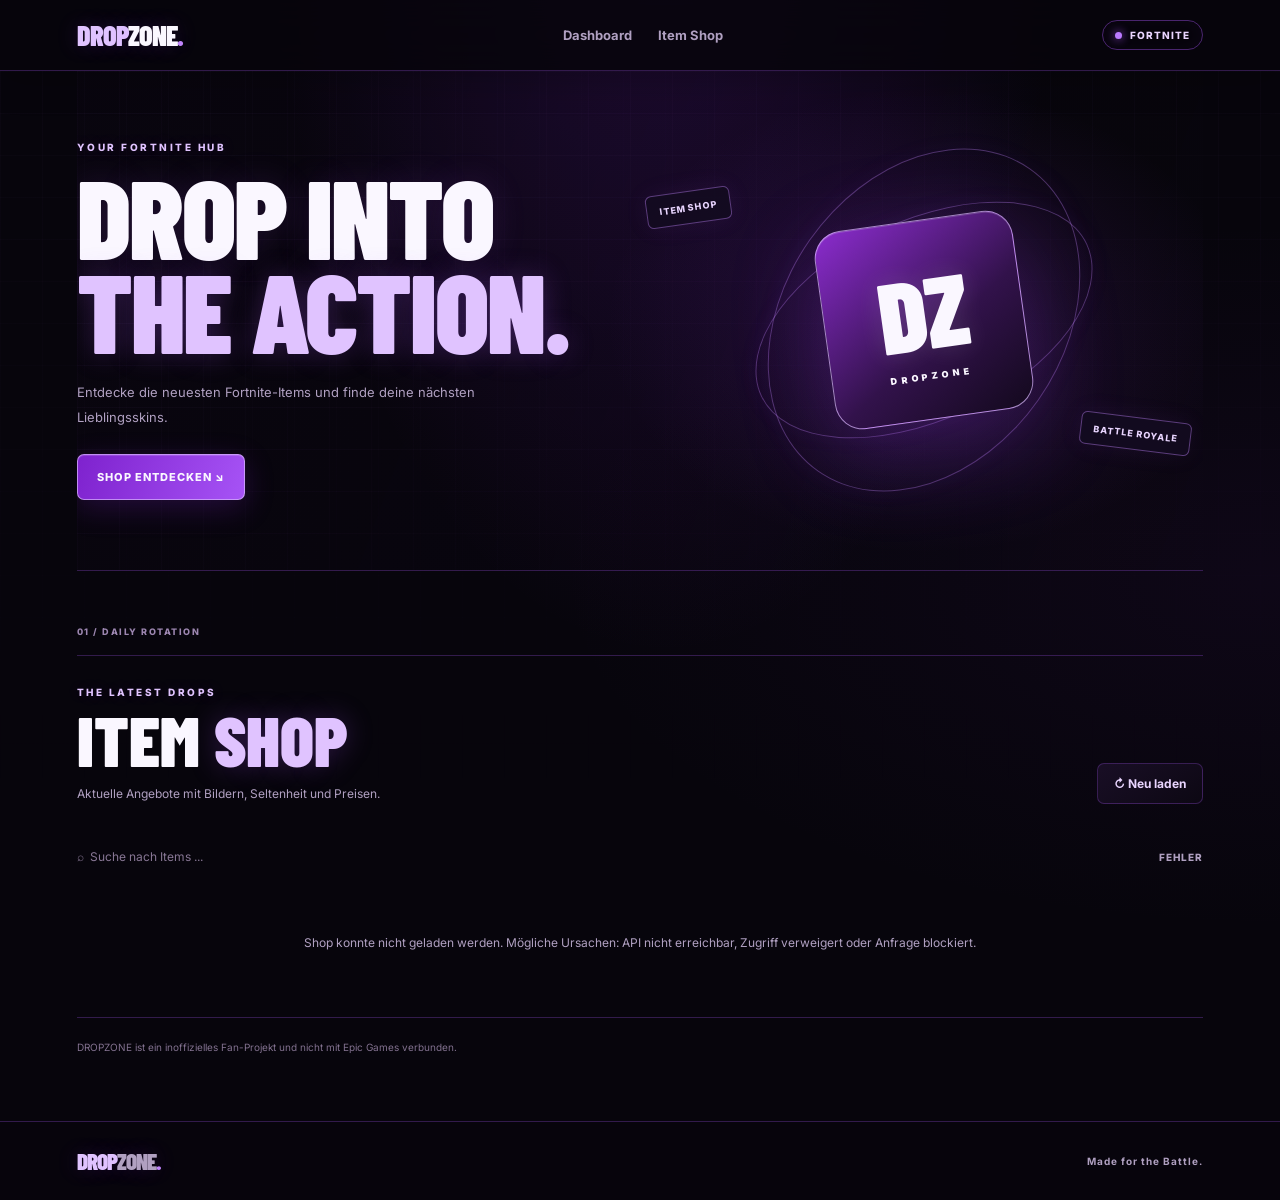
==== index.html @ 853d7afa "Update index.html" ====
<!DOCTYPE html>
<html lang="de">
<head>
  <meta charset="UTF-8">
  <meta name="viewport" content="width=device-width, initial-scale=1">
  <meta name="theme-color" content="#0c0714">
  <title>DROPZONE | Fortnite Dashboard</title>
  <link rel="stylesheet" href="./styles.css">
  <script src="./app.js" defer></script>
</head>
<body>
  <header class="topbar">
    <a href="#home" class="logo"><span>DROP</span>ZONE<span class="dot">.</span></a>
    <nav>
      <a href="#home">Dashboard</a>
      <a href="#shop">Item Shop</a>
    </nav>
    <span class="live"><span></span> FORTNITE</span>
  </header>

  <main id="home">
    <section class="hero">
      <div class="hero-copy">
        <p class="eyebrow">YOUR FORTNITE HUB</p>
        <h1>DROP INTO<br><span>THE ACTION.</span></h1>
        <p class="hero-description">
          Entdecke die neuesten Fortnite-Items und finde deine nächsten Lieblingsskins.
        </p>
        <a class="main-button" href="#shop">SHOP ENTDECKEN ↘</a>
      </div>
      <div class="hero-graphic" aria-hidden="true">
        <div class="orbit orbit-a"></div>
        <div class="orbit orbit-b"></div>
        <div class="emblem">DZ<small>DROPZONE</small></div>
        <span class="floating floating-a">ITEM SHOP</span>
        <span class="floating floating-b">BATTLE ROYALE</span>
      </div>
    </section>

    <section id="shop" class="shop-section">
      <div class="section-label">01 / DAILY ROTATION</div>

      <div class="section-heading">
        <div>
          <p class="eyebrow">THE LATEST DROPS</p>
          <h2>ITEM <span>SHOP</span></h2>
          <p class="subheading">Aktuelle Angebote mit Bildern, Seltenheit und Preisen.</p>
        </div>
        <button id="refreshShop" class="refresh-button" type="button">↻ Neu laden</button>
      </div>

      <div class="toolbar">
        <input id="shopSearch" type="search" placeholder="⌕  Suche nach Items ..." aria-label="Items suchen">
        <span id="itemCount">LÄDT ...</span>
      </div>

      <div id="shopStatus" class="status" role="status" aria-live="polite">
        <span class="spinner"></span> Item-Shop wird geladen ...
      </div>

      <div id="shopGrid" class="shop-grid"></div>

      <p class="disclaimer">
        DROPZONE ist ein inoffizielles Fan-Projekt und nicht mit Epic Games verbunden.
      </p>
    </section>
  </main>

  <footer>
    <a href="#home" class="logo"><span>DROP</span>ZONE<span class="dot">.</span></a>
    <span>Made for the Battle.</span>
  </footer>
</body>
</html>
---- styles.css ----
@import url('https://fonts.googleapis.com/css2?family=Barlow+Condensed:wght@600;700;800;900&family=Inter:wght@400;500;600;700;800&display=swap');

:root {
  color-scheme: dark;
  --bg: #07050c;
  --panel: #100b19;
  --purple: #a855f7;
  --light-purple: #e0c3ff;
  --text: #faf7ff;
  --muted: #b0a0c1;
  --border: rgba(168, 85, 247, .27);
}

* {
  box-sizing: border-box;
}

html {
  scroll-behavior: smooth;
  scroll-padding-top: 85px;
}

body {
  margin: 0;
  min-height: 100vh;
  color: var(--text);
  background:
    radial-gradient(ellipse at 52% -12%, rgba(126, 34, 206, .23), transparent 42%),
    radial-gradient(ellipse at 100% 48%, rgba(88, 28, 135, .09), transparent 40%),
    var(--bg);
  font-family: Inter, sans-serif;
}

a {
  color: inherit;
  text-decoration: none;
}

button,
input {
  font: inherit;
}

.topbar {
  position: sticky;
  top: 0;
  z-index: 10;
  display: flex;
  align-items: center;
  justify-content: space-between;
  gap: 20px;
  padding: 18px clamp(18px, 6vw, 85px);
  background: rgba(7, 5, 12, .88);
  border-bottom: 1px solid var(--border);
  box-shadow: 0 10px 35px rgba(0, 0, 0, .22);
  backdrop-filter: blur(22px);
  -webkit-backdrop-filter: blur(22px);
}

.logo {
  font-family: "Barlow Condensed", sans-serif;
  font-size: 28px;
  font-weight: 900;
  letter-spacing: -1px;
  text-shadow: 0 0 22px rgba(168, 85, 247, .18);
}

.logo span:first-child {
  color: var(--light-purple);
}

.logo .dot {
  color: #c084fc;
}

nav {
  display: flex;
  gap: 26px;
}

nav a {
  color: var(--muted);
  font-size: 13px;
  font-weight: 700;
  transition: color .18s ease, text-shadow .18s ease;
}

nav a:hover {
  color: #fff;
  text-shadow: 0 0 13px rgba(192, 132, 252, .7);
}

.live {
  display: flex;
  align-items: center;
  gap: 8px;
  padding: 8px 12px;
  border: 1px solid rgba(168, 85, 247, .42);
  border-radius: 50px;
  color: #e9d5ff;
  font-size: 10px;
  font-weight: 800;
  letter-spacing: 1px;
  box-shadow: inset 0 0 18px rgba(168, 85, 247, .04);
}

.live span {
  width: 7px;
  height: 7px;
  border-radius: 50%;
  background: #bb7aff;
  box-shadow: 0 0 10px var(--purple);
  animation: dz-pulse 2.2s ease-in-out infinite;
}

main {
  position: relative;
  isolation: isolate;
  width: min(1400px, 100%);
  margin: auto;
  padding: 0 clamp(18px, 6vw, 85px);
}

main::before {
  content: "";
  position: absolute;
  inset: 0;
  z-index: -1;
  pointer-events: none;
  background-image:
    linear-gradient(rgba(192, 132, 252, .025) 1px, transparent 1px),
    linear-gradient(90deg, rgba(192, 132, 252, .025) 1px, transparent 1px);
  background-size: 42px 42px;
  mask-image: linear-gradient(to bottom, black, transparent 75%);
}

.hero {
  position: relative;
  display: flex;
  align-items: center;
  min-height: 480px;
  overflow: hidden;
  border-bottom: 1px solid var(--border);
  background: linear-gradient(
    110deg,
    rgba(16, 8, 26, .18),
    rgba(7, 5, 12, .02)
  );
}

.hero::before {
  content: "";
  position: absolute;
  inset: 0;
  pointer-events: none;
  background-image:
    linear-gradient(rgba(192, 132, 252, .025) 1px, transparent 1px),
    linear-gradient(90deg, rgba(192, 132, 252, .025) 1px, transparent 1px);
  background-size: 42px 42px;
  mask-image: linear-gradient(to right, black, transparent 90%);
}

.hero-copy {
  position: relative;
  z-index: 2;
  padding: 70px 0;
}

.eyebrow {
  margin: 0 0 15px;
  color: var(--light-purple);
  font-size: 10px;
  font-weight: 800;
  letter-spacing: 2.5px;
  text-shadow: 0 0 15px rgba(168, 85, 247, .2);
}

.hero h1 {
  margin: 0;
  font-family: "Barlow Condensed", sans-serif;
  font-size: clamp(65px, 9vw, 112px);
  font-weight: 900;
  line-height: .84;
  letter-spacing: -2px;
  text-shadow: 0 0 35px rgba(168, 85, 247, .14);
}

.hero h1 span {
  color: var(--light-purple);
  text-shadow: 0 0 28px rgba(168, 85, 247, .25);
}

.hero-description {
  max-width: 420px;
  margin: 24px 0;
  color: var(--muted);
  font-size: 13px;
  line-height: 1.9;
}

.main-button {
  display: inline-block;
  padding: 15px 19px;
  border: 1px solid rgba(216, 180, 254, .72);
  border-radius: 7px;
  background: linear-gradient(
    110deg,
    #7e22ce,
    #a855f7 60%,
    #7e22ce
  );
  background-size: 180% 100%;
  box-shadow:
    0 8px 30px rgba(126, 34, 206, .24),
    inset 0 1px rgba(255, 255, 255, .15);
  font-size: 11px;
  font-weight: 800;
  letter-spacing: 1px;
  transition:
    transform .2s,
    box-shadow .2s,
    background-position .3s;
}

.main-button:hover {
  transform: translateY(-3px);
  background-position: 100% 0;
  box-shadow: 0 12px 35px rgba(168, 85, 247, .28);
}

.hero-meta {
  display: flex;
  align-items: center;
  gap: 9px;
  margin-top: 28px;
  color: #9c86b0;
  font-size: 9px;
  font-weight: 800;
  letter-spacing: 1.4px;
}

.meta-indicator {
  width: 6px;
  height: 6px;
  border-radius: 50%;
  background: #c084fc;
  box-shadow: 0 0 12px #a855f7;
}

.hero-graphic {
  position: absolute;
  inset: 0 0 0 45%;
  overflow: hidden;
  background: radial-gradient(
    ellipse at 55% 50%,
    rgba(139, 53, 216, .18),
    transparent 66%
  );
}

.orbit {
  position: absolute;
  top: 50%;
  left: 55%;
  border: 1px solid rgba(192, 132, 252, .34);
  border-radius: 50%;
  box-shadow: 0 0 24px rgba(168, 85, 247, .045);
  transform: translate(-50%, -50%);
}

.orbit-a {
  width: 360px;
  height: 200px;
  transform: translate(-50%, -50%) rotate(-25deg);
  animation: dz-orbit 22s linear infinite;
}

.orbit-b {
  width: 280px;
  height: 370px;
  transform: translate(-50%, -50%) rotate(35deg);
}

.orbit-c {
  width: 410px;
  height: 410px;
  border-style: dashed;
  border-color: rgba(192, 132, 252, .15);
  animation: dz-spin 38s linear infinite;
}

.emblem {
  position: absolute;
  top: 50%;
  left: 55%;
  display: flex;
  flex-direction: column;
  align-items: center;
  justify-content: center;
  width: 200px;
  height: 200px;
  transform: translate(-50%, -50%) rotate(-8deg);
  border: 1px solid rgba(216, 180, 254, .72);
  border-radius: 28px;
  background: linear-gradient(
    145deg,
    #8b2cce 0%,
    #32124b 58%,
    #13091d 100%
  );
  box-shadow:
    0 25px 90px rgba(139, 53, 216, .32),
    inset 0 1px rgba(255, 255, 255, .16);
  font-family: "Barlow Condensed", sans-serif;
  font-size: 100px;
  font-weight: 900;
  line-height: 1;
  text-shadow: 0 0 25px rgba(255, 255, 255, .12);
}

.emblem small {
  margin-top: 12px;
  font-family: Inter, sans-serif;
  font-size: 9px;
  letter-spacing: 4px;
}

.floating {
  position: absolute;
  padding: 10px 12px;
  border: 1px solid rgba(192, 132, 252, .42);
  border-radius: 6px;
  background: rgba(19, 11, 32, .91);
  color: #e9d5ff;
  font-size: 9px;
  font-weight: 800;
  letter-spacing: 1px;
  box-shadow: 0 0 25px rgba(168, 85, 247, .08);
}

.floating-a {
  top: 24%;
  left: 10%;
  transform: rotate(-8deg);
}

.floating-b {
  right: 2%;
  bottom: 24%;
  transform: rotate(7deg);
}

.graphic-cross {
  position: absolute;
  color: #d8b4fe;
  font-size: 20px;
  text-shadow: 0 0 15px #a855f7;
}

.cross-a {
  top: 18%;
  right: 18%;
}

.cross-b {
  bottom: 16%;
  left: 17%;
}

.hero-index {
  position: absolute;
  right: 0;
  bottom: 15px;
  left: 0;
  display: flex;
  justify-content: space-between;
  gap: 12px;
  color: #776583;
  font-size: 8px;
  font-weight: 700;
  letter-spacing: 1.2px;
}

.shop-section {
  padding: 55px 0 35px;
  scroll-margin-top: 85px;
}

.section-label {
  padding-bottom: 18px;
  border-bottom: 1px solid var(--border);
  color: #9c86b0;
  font-size: 9px;
  font-weight: 800;
  letter-spacing: 1.5px;
}

.section-label span {
  color: var(--light-purple);
}

.section-heading {
  display: flex;
  align-items: end;
  justify-content: space-between;
  gap: 20px;
  margin: 30px 0;
}

.section-heading .eyebrow {
  margin-bottom: 8px;
}

.section-heading h2 {
  margin: 0;
  font-family: "Barlow Condensed", sans-serif;
  font-size: clamp(48px, 6vw, 70px);
  font-weight: 900;
  line-height: .95;
}

.section-heading h2 span {
  color: var(--light-purple);
  text-shadow: 0 0 28px rgba(168, 85, 247, .25);
}

.subheading {
  margin: 12px 0 0;
  color: var(--muted);
  font-size: 12px;
  line-height: 1.7;
}

.refresh-button {
  padding: 12px 16px;
  border: 1px solid var(--border);
  border-radius: 7px;
  background: linear-gradient(
    145deg,
    rgba(26, 15, 39, .96),
    rgba(13, 8, 20, .96)
  );
  color: #e9d5ff;
  font-size: 12px;
  font-weight: 700;
  cursor: pointer;
  transition:
    border-color .2s,
    box-shadow .2s,
    transform .2s;
}

.refresh-button:hover {
  border-color: #c084fc;
  box-shadow: 0 0 22px rgba(168, 85, 247, .12);
  transform: translateY(-1px);
}

.refresh-button:disabled {
  opacity: .6;
  cursor: wait;
  transform: none;
}

.toolbar {
  display: flex;
  align-items: center;
  justify-content: space-between;
  gap: 15px;
  margin-bottom: 18px;
}

.search-box {
  display: flex;
  align-items: center;
  gap: 10px;
  width: min(470px, 100%);
  padding: 0 14px;
  border: 1px solid var(--border);
  border-radius: 8px;
  background: rgba(16, 11, 25, .9);
  color: #c084fc;
  transition: border-color .2s, box-shadow .2s;
}

.search-box:focus-within {
  border-color: #c084fc;
  box-shadow:
    0 0 0 3px rgba(168, 85, 247, .13),
    0 0 24px rgba(168, 85, 247, .07);
}

#shopSearch {
  width: 100%;
  min-width: 0;
  padding: 15px 0;
  border: 0;
  outline: none;
  background: transparent;
  color: white;
  font-size: 12px;
}

#shopSearch::placeholder {
  color: #887795;
}

#shopSearch:focus {
  box-shadow: none;
}

#itemCount {
  color: var(--muted);
  font-size: 10px;
  font-weight: 800;
  letter-spacing: 1px;
  white-space: nowrap;
}

.status {
  display: flex;
  align-items: center;
  justify-content: center;
  gap: 12px;
  min-height: 90px;
  color: var(--muted);
  font-size: 12px;
  text-align: center;
  line-height: 1.8;
}

.status.hidden {
  display: none;
}

.spinner {
  width: 17px;
  height: 17px;
  flex-shrink: 0;
  border: 2px solid #39224d;
  border-top-color: #d8b4fe;
  border-radius: 50%;
  box-shadow: 0 0 14px rgba(168, 85, 247, .12);
  animation: spin .8s linear infinite;
}

@keyframes spin {
  to {
    transform: rotate(360deg);
  }
}

.shop-grid {
  display: grid;
  grid-template-columns: repeat(4, minmax(0, 1fr));
  gap: 18px;
}

.shop-card {
  min-width: 0;
  overflow: hidden;
  border: 1px solid rgba(168, 85, 247, .23);
  border-radius: 10px;
  background: linear-gradient(
    155deg,
    rgba(27, 16, 40, .98),
    rgba(10, 7, 16, .99) 85%
  );
  box-shadow: inset 0 1px rgba(255, 255, 255, .025);
  transition:
    transform .2s,
    border-color .2s,
    box-shadow .2s;
}

.shop-card:hover {
  transform: translateY(-5px);
  border-color: rgba(216, 180, 254, .72);
  box-shadow:
    0 14px 35px rgba(0, 0, 0, .34),
    0 0 24px rgba(168, 85, 247, .11);
}

.shop-card-image {
  position: relative;
  display: grid;
  place-items: center;
  aspect-ratio: 4 / 4.5;
  overflow: hidden;
  background:
    radial-gradient(
      ellipse at center,
      rgba(126, 34, 206, .34),
      transparent 70%
    ),
    #0b0711;
}

.shop-card-image img {
  display: block;
  width: 100%;
  height: 100%;
  padding: 10px;
  object-fit: contain;
  filter: drop-shadow(0 8px 14px rgba(0, 0, 0, .52));
  transition: transform .3s;
}

.shop-card:hover .shop-card-image img {
  transform: scale(1.06);
}

.image-fallback {
  padding: 12px;
  color: var(--muted);
  font-size: 11px;
  text-align: center;
}

.shop-rarity {
  position: absolute;
  top: 9px;
  left: 9px;
  max-width: calc(100% - 18px);
  overflow: hidden;
  padding: 6px 8px;
  border: 1px solid rgba(216, 180, 254, .23);
  border-radius: 4px;
  background: rgba(13, 7, 20, .9);
  color: #e9d5ff;
  font-size: 8px;
  font-weight: 800;
  letter-spacing: .6px;
  text-overflow: ellipsis;
  text-transform: uppercase;
  white-space: nowrap;
}

.shop-card-details {
  padding: 14px;
}

.shop-card-details h3 {
  margin: 0;
  color: #f7efff;
  font-size: 12px;
  font-weight: 800;
  line-height: 1.5;
  overflow-wrap: anywhere;
}

.item-type {
  margin: 7px 0 0;
  color: #9985ab;
  font-size: 10px;
}

.shop-price {
  display: flex;
  align-items: center;
  gap: 7px;
  margin-top: 13px;
  color: #e9d5ff;
  font-size: 12px;
  font-weight: 800;
  text-shadow: 0 0 14px rgba(168, 85, 247, .13);
}

.vbuck-symbol {
  display: inline-grid;
  place-items: center;
  width: 18px;
  height: 18px;
  border: 1px solid #c084fc;
  border-radius: 50%;
  color: #f3e8ff;
  font-size: 10px;
  box-shadow: 0 0 12px rgba(168, 85, 247, .14);
}

.disclaimer {
  margin-top: 30px;
  padding-top: 20px;
  border-top: 1px solid var(--border);
  color: #82718f;
  font-size: 10px;
  line-height: 1.8;
}

footer {
  display: flex;
  align-items: center;
  justify-content: space-between;
  gap: 20px;
  margin-top: 20px;
  padding: 25px clamp(18px, 6vw, 85px);
  border-top: 1px solid var(--border);
  background: rgba(7, 5, 12, .35);
  color: var(--muted);
  font-size: 10px;
  font-weight: 700;
  letter-spacing: 1px;
}

footer .logo {
  font-size: 23px;
  letter-spacing: -1px;
}

.back-top {
  color: #d8b4fe;
  transition: text-shadow .2s;
}

.back-top:hover {
  text-shadow: 0 0 12px #a855f7;
}

::selection {
  color: #fff;
  background: #7e22ce;
}

:focus-visible {
  outline: 2px solid #d8b4fe;
  outline-offset: 4px;
}

* {
  scrollbar-color: #7135a8 #0b0711;
  scrollbar-width: thin;
}

*::-webkit-scrollbar {
  width: 8px;
}

*::-webkit-scrollbar-track {
  background: #0b0711;
}

*::-webkit-scrollbar-thumb {
  background: #7135a8;
  border-radius: 8px;
}

*::-webkit-scrollbar-thumb:hover {
  background: #c084fc;
}

@keyframes dz-pulse {
  0%, 100% {
    opacity: 1;
    box-shadow: 0 0 10px #a855f7;
  }

  50% {
    opacity: .55;
    box-shadow: 0 0 3px #a855f7;
  }
}

@keyframes dz-orbit {
  to {
    transform: translate(-50%, -50%) rotate(335deg);
  }
}

@keyframes dz-spin {
  to {
    transform: translate(-50%, -50%) rotate(360deg);
  }
}

@media (max-width: 1000px) {
  .shop-grid {
    grid-template-columns: repeat(3, minmax(0, 1fr));
  }
}

@media (max-width: 680px) {
  .topbar {
    gap: 12px;
    padding: 15px 16px;
  }

  .logo {
    font-size: 22px;
  }

  nav {
    gap: 12px;
  }

  nav a {
    font-size: 11px;
  }

  .live {
    gap: 5px;
    padding: 7px;
    font-size: 8px;
  }

  main {
    padding: 0 16px;
  }

  .hero {
    min-height: 420px;
  }

  .hero h1 {
    font-size: clamp(56px, 12vw, 80px);
  }

  .hero-graphic {
    left: 30%;
    opacity: .4;
  }

  .emblem {
    width: 145px;
    height: 145px;
    font-size: 75px;
  }

  .emblem small {
    font-size: 7px;
  }

  .hero-index {
    font-size: 7px;
  }

  .section-heading {
    align-items: flex-start;
  }

  .refresh-button {
    padding: 10px;
    font-size: 10px;
  }

  .shop-grid {
    grid-template-columns: repeat(2, minmax(0, 1fr));
    gap: 11px;
  }

  .shop-card-details {
    padding: 10px;
  }

  .shop-card-details h3 {
    font-size: 11px;
  }

  .shop-rarity {
    top: 7px;
    left: 7px;
    padding: 5px 6px;
    font-size: 7px;
  }

  .toolbar {
    align-items: stretch;
    flex-direction: column;
  }

  .search-box {
    width: 100%;
  }

  footer {
    flex-wrap: wrap;
    padding: 22px 16px;
  }
}

@media (max-width: 390px) {
  .topbar {
    flex-wrap: wrap;
  }

  nav {
    order: 3;
    width: 100%;
    justify-content: center;
  }

  .hero h1 {
    font-size: 54px;
  }

  .hero-index span:last-child {
    text-align: right;
  }
}

@media (prefers-reduced-motion: reduce) {
  *,
  *::before,
  *::after {
    scroll-behavior: auto !important;
    animation-duration: .01ms !important;
    animation-iteration-count: 1 !important;
    transition-duration: .01ms !important;
  }

  .live span,
  .orbit-a,
  .orbit-c {
    animation: none !important;
  }
}
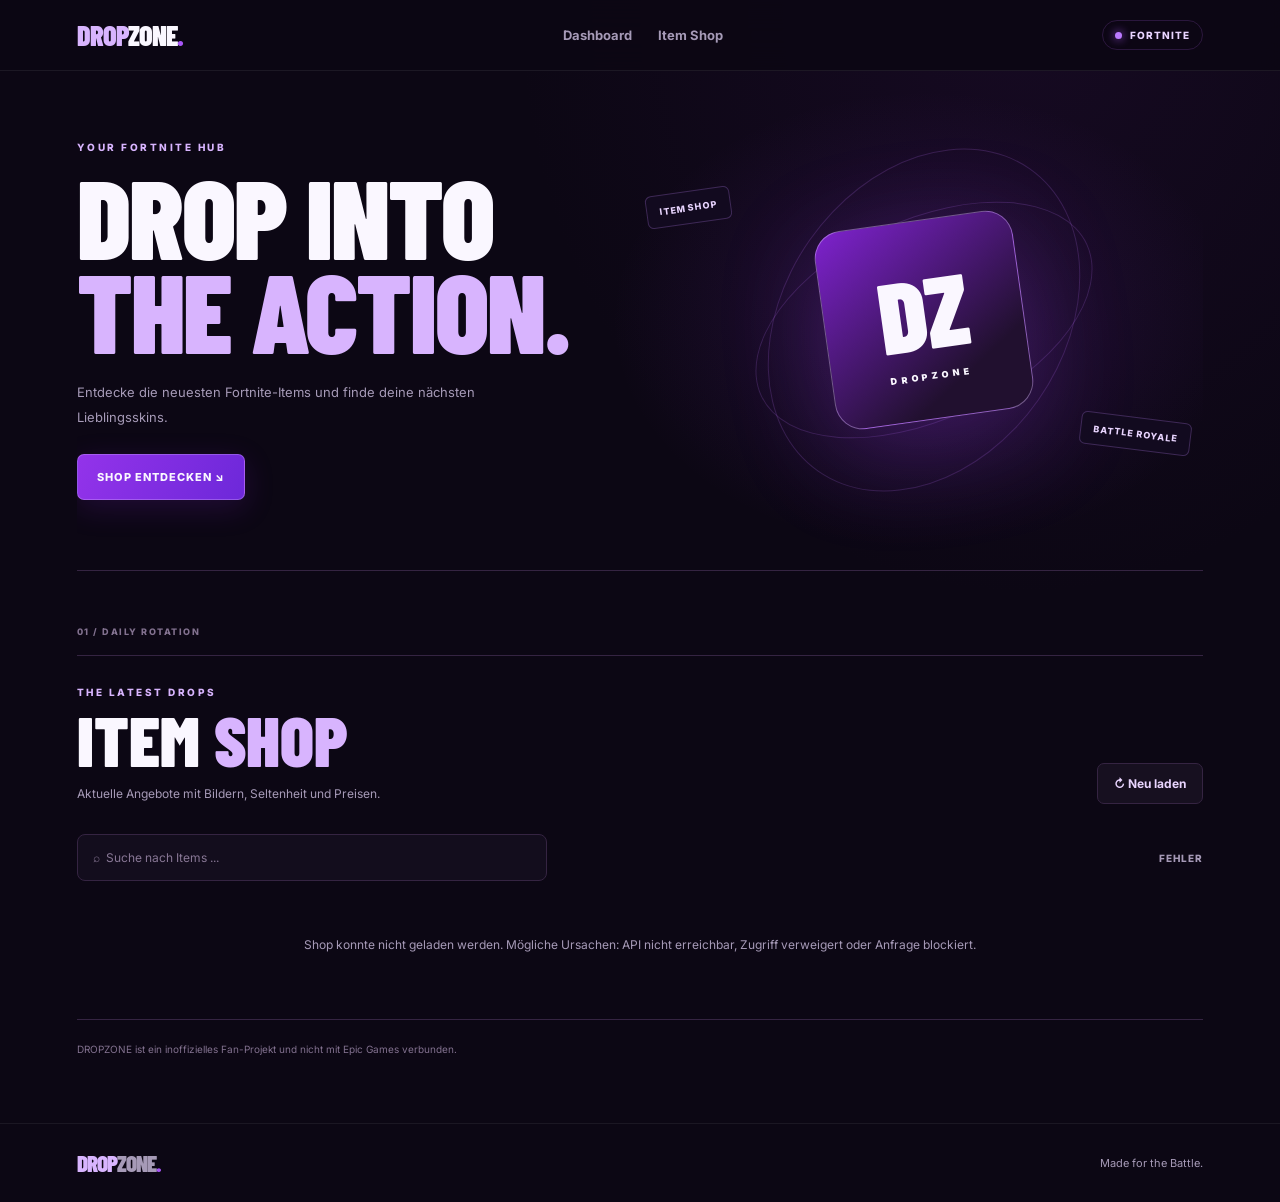
==== commit 1d464570: "Update index.html" ====
--- a/index.html
+++ b/index.html
@@ -1,4 +1,3 @@
-
 <!DOCTYPE html>
 <html lang="de">
 <head>
--- a/styles.css
+++ b/styles.css
@@ -1,19 +1,18 @@
+
 @import url('https://fonts.googleapis.com/css2?family=Barlow+Condensed:wght@600;700;800;900&family=Inter:wght@400;500;600;700;800&display=swap');
 
 :root {
   color-scheme: dark;
-  --bg: #07050c;
-  --panel: #100b19;
+  --bg: #0c0714;
+  --panel: #171020;
   --purple: #a855f7;
-  --light-purple: #e0c3ff;
+  --light-purple: #d8b4fe;
   --text: #faf7ff;
-  --muted: #b0a0c1;
-  --border: rgba(168, 85, 247, .27);
-}
-
-* {
-  box-sizing: border-box;
-}
+  --muted: #a69ab7;
+  --border: #352442;
+}
+
+* { box-sizing: border-box; }
 
 html {
   scroll-behavior: smooth;
@@ -25,21 +24,13 @@
   min-height: 100vh;
   color: var(--text);
   background:
-    radial-gradient(ellipse at 52% -12%, rgba(126, 34, 206, .23), transparent 42%),
-    radial-gradient(ellipse at 100% 48%, rgba(88, 28, 135, .09), transparent 40%),
+    radial-gradient(ellipse at 80% 0%, #35124d40, transparent 35%),
     var(--bg);
   font-family: Inter, sans-serif;
 }
 
-a {
-  color: inherit;
-  text-decoration: none;
-}
-
-button,
-input {
-  font: inherit;
-}
+a { color: inherit; text-decoration: none; }
+button, input { font: inherit; }
 
 .topbar {
   position: sticky;
@@ -50,11 +41,9 @@
   justify-content: space-between;
   gap: 20px;
   padding: 18px clamp(18px, 6vw, 85px);
-  background: rgba(7, 5, 12, .88);
-  border-bottom: 1px solid var(--border);
-  box-shadow: 0 10px 35px rgba(0, 0, 0, .22);
-  backdrop-filter: blur(22px);
-  -webkit-backdrop-filter: blur(22px);
+  background: #0c0714ed;
+  border-bottom: 1px solid #ffffff12;
+  backdrop-filter: blur(16px);
 }
 
 .logo {
@@ -62,46 +51,26 @@
   font-size: 28px;
   font-weight: 900;
   letter-spacing: -1px;
-  text-shadow: 0 0 22px rgba(168, 85, 247, .18);
-}
-
-.logo span:first-child {
-  color: var(--light-purple);
-}
-
-.logo .dot {
-  color: #c084fc;
-}
-
-nav {
-  display: flex;
-  gap: 26px;
-}
-
-nav a {
-  color: var(--muted);
-  font-size: 13px;
-  font-weight: 700;
-  transition: color .18s ease, text-shadow .18s ease;
-}
-
-nav a:hover {
-  color: #fff;
-  text-shadow: 0 0 13px rgba(192, 132, 252, .7);
-}
+}
+
+.logo span:first-child { color: var(--light-purple); }
+.logo .dot { color: var(--purple); }
+
+nav { display: flex; gap: 26px; }
+nav a { color: var(--muted); font-size: 13px; font-weight: 700; }
+nav a:hover { color: white; }
 
 .live {
   display: flex;
   align-items: center;
   gap: 8px;
   padding: 8px 12px;
-  border: 1px solid rgba(168, 85, 247, .42);
+  border: 1px solid #6b399055;
   border-radius: 50px;
   color: #e9d5ff;
   font-size: 10px;
   font-weight: 800;
   letter-spacing: 1px;
-  box-shadow: inset 0 0 18px rgba(168, 85, 247, .04);
 }
 
 .live span {
@@ -110,30 +79,14 @@
   border-radius: 50%;
   background: #bb7aff;
   box-shadow: 0 0 10px var(--purple);
-  animation: dz-pulse 2.2s ease-in-out infinite;
 }
 
 main {
-  position: relative;
-  isolation: isolate;
   width: min(1400px, 100%);
   margin: auto;
   padding: 0 clamp(18px, 6vw, 85px);
 }
 
-main::before {
-  content: "";
-  position: absolute;
-  inset: 0;
-  z-index: -1;
-  pointer-events: none;
-  background-image:
-    linear-gradient(rgba(192, 132, 252, .025) 1px, transparent 1px),
-    linear-gradient(90deg, rgba(192, 132, 252, .025) 1px, transparent 1px);
-  background-size: 42px 42px;
-  mask-image: linear-gradient(to bottom, black, transparent 75%);
-}
-
 .hero {
   position: relative;
   display: flex;
@@ -141,38 +94,15 @@
   min-height: 480px;
   overflow: hidden;
   border-bottom: 1px solid var(--border);
-  background: linear-gradient(
-    110deg,
-    rgba(16, 8, 26, .18),
-    rgba(7, 5, 12, .02)
-  );
-}
-
-.hero::before {
-  content: "";
-  position: absolute;
-  inset: 0;
-  pointer-events: none;
-  background-image:
-    linear-gradient(rgba(192, 132, 252, .025) 1px, transparent 1px),
-    linear-gradient(90deg, rgba(192, 132, 252, .025) 1px, transparent 1px);
-  background-size: 42px 42px;
-  mask-image: linear-gradient(to right, black, transparent 90%);
-}
-
-.hero-copy {
-  position: relative;
-  z-index: 2;
-  padding: 70px 0;
-}
-
+}
+
+.hero-copy { position: relative; z-index: 2; padding: 70px 0; }
 .eyebrow {
   margin: 0 0 15px;
   color: var(--light-purple);
   font-size: 10px;
   font-weight: 800;
   letter-spacing: 2.5px;
-  text-shadow: 0 0 15px rgba(168, 85, 247, .2);
 }
 
 .hero h1 {
@@ -182,13 +112,9 @@
   font-weight: 900;
   line-height: .84;
   letter-spacing: -2px;
-  text-shadow: 0 0 35px rgba(168, 85, 247, .14);
-}
-
-.hero h1 span {
-  color: var(--light-purple);
-  text-shadow: 0 0 28px rgba(168, 85, 247, .25);
-}
+}
+
+.hero h1 span { color: var(--light-purple); }
 
 .hero-description {
   max-width: 420px;
@@ -201,93 +127,36 @@
 .main-button {
   display: inline-block;
   padding: 15px 19px;
-  border: 1px solid rgba(216, 180, 254, .72);
+  border: 1px solid #d8b4fe55;
   border-radius: 7px;
-  background: linear-gradient(
-    110deg,
-    #7e22ce,
-    #a855f7 60%,
-    #7e22ce
-  );
-  background-size: 180% 100%;
-  box-shadow:
-    0 8px 30px rgba(126, 34, 206, .24),
-    inset 0 1px rgba(255, 255, 255, .15);
+  background: linear-gradient(115deg, #9333ea, #6d28d9);
+  box-shadow: 0 8px 30px #7e22ce30;
   font-size: 11px;
   font-weight: 800;
   letter-spacing: 1px;
-  transition:
-    transform .2s,
-    box-shadow .2s,
-    background-position .3s;
-}
-
-.main-button:hover {
-  transform: translateY(-3px);
-  background-position: 100% 0;
-  box-shadow: 0 12px 35px rgba(168, 85, 247, .28);
-}
-
-.hero-meta {
-  display: flex;
-  align-items: center;
-  gap: 9px;
-  margin-top: 28px;
-  color: #9c86b0;
-  font-size: 9px;
-  font-weight: 800;
-  letter-spacing: 1.4px;
-}
-
-.meta-indicator {
-  width: 6px;
-  height: 6px;
-  border-radius: 50%;
-  background: #c084fc;
-  box-shadow: 0 0 12px #a855f7;
-}
+  transition: transform .2s;
+}
+
+.main-button:hover { transform: translateY(-3px); }
 
 .hero-graphic {
   position: absolute;
   inset: 0 0 0 45%;
   overflow: hidden;
-  background: radial-gradient(
-    ellipse at 55% 50%,
-    rgba(139, 53, 216, .18),
-    transparent 66%
-  );
+  background: radial-gradient(ellipse at 55% 50%, #8b35d82b, transparent 65%);
 }
 
 .orbit {
   position: absolute;
   top: 50%;
   left: 55%;
-  border: 1px solid rgba(192, 132, 252, .34);
+  border: 1px solid #bd76ff30;
   border-radius: 50%;
-  box-shadow: 0 0 24px rgba(168, 85, 247, .045);
   transform: translate(-50%, -50%);
 }
 
-.orbit-a {
-  width: 360px;
-  height: 200px;
-  transform: translate(-50%, -50%) rotate(-25deg);
-  animation: dz-orbit 22s linear infinite;
-}
-
-.orbit-b {
-  width: 280px;
-  height: 370px;
-  transform: translate(-50%, -50%) rotate(35deg);
-}
-
-.orbit-c {
-  width: 410px;
-  height: 410px;
-  border-style: dashed;
-  border-color: rgba(192, 132, 252, .15);
-  animation: dz-spin 38s linear infinite;
-}
+.orbit-a { width: 360px; height: 200px; transform: translate(-50%, -50%) rotate(-25deg); }
+.orbit-b { width: 280px; height: 370px; transform: translate(-50%, -50%) rotate(35deg); }
 
 .emblem {
   position: absolute;
@@ -300,22 +169,14 @@
   width: 200px;
   height: 200px;
   transform: translate(-50%, -50%) rotate(-8deg);
-  border: 1px solid rgba(216, 180, 254, .72);
+  border: 1px solid #d8b4fe70;
   border-radius: 28px;
-  background: linear-gradient(
-    145deg,
-    #8b2cce 0%,
-    #32124b 58%,
-    #13091d 100%
-  );
-  box-shadow:
-    0 25px 90px rgba(139, 53, 216, .32),
-    inset 0 1px rgba(255, 255, 255, .16);
+  background: linear-gradient(145deg, #7e22ce, #21102f 75%);
+  box-shadow: 0 25px 100px #8b35d850;
   font-family: "Barlow Condensed", sans-serif;
   font-size: 100px;
   font-weight: 900;
   line-height: 1;
-  text-shadow: 0 0 25px rgba(255, 255, 255, .12);
 }
 
 .emblem small {
@@ -328,75 +189,27 @@
 .floating {
   position: absolute;
   padding: 10px 12px;
-  border: 1px solid rgba(192, 132, 252, .42);
+  border: 1px solid #c084fc40;
   border-radius: 6px;
-  background: rgba(19, 11, 32, .91);
+  background: #130b20e8;
   color: #e9d5ff;
   font-size: 9px;
   font-weight: 800;
   letter-spacing: 1px;
-  box-shadow: 0 0 25px rgba(168, 85, 247, .08);
-}
-
-.floating-a {
-  top: 24%;
-  left: 10%;
-  transform: rotate(-8deg);
-}
-
-.floating-b {
-  right: 2%;
-  bottom: 24%;
-  transform: rotate(7deg);
-}
-
-.graphic-cross {
-  position: absolute;
-  color: #d8b4fe;
-  font-size: 20px;
-  text-shadow: 0 0 15px #a855f7;
-}
-
-.cross-a {
-  top: 18%;
-  right: 18%;
-}
-
-.cross-b {
-  bottom: 16%;
-  left: 17%;
-}
-
-.hero-index {
-  position: absolute;
-  right: 0;
-  bottom: 15px;
-  left: 0;
-  display: flex;
-  justify-content: space-between;
-  gap: 12px;
-  color: #776583;
-  font-size: 8px;
-  font-weight: 700;
-  letter-spacing: 1.2px;
-}
-
-.shop-section {
-  padding: 55px 0 35px;
-  scroll-margin-top: 85px;
-}
+}
+
+.floating-a { top: 24%; left: 10%; transform: rotate(-8deg); }
+.floating-b { right: 2%; bottom: 24%; transform: rotate(7deg); }
+
+.shop-section { padding: 55px 0 35px; scroll-margin-top: 85px; }
 
 .section-label {
   padding-bottom: 18px;
   border-bottom: 1px solid var(--border);
-  color: #9c86b0;
+  color: #82718f;
   font-size: 9px;
   font-weight: 800;
   letter-spacing: 1.5px;
-}
-
-.section-label span {
-  color: var(--light-purple);
 }
 
 .section-heading {
@@ -407,9 +220,7 @@
   margin: 30px 0;
 }
 
-.section-heading .eyebrow {
-  margin-bottom: 8px;
-}
+.section-heading .eyebrow { margin-bottom: 8px; }
 
 .section-heading h2 {
   margin: 0;
@@ -419,10 +230,7 @@
   line-height: .95;
 }
 
-.section-heading h2 span {
-  color: var(--light-purple);
-  text-shadow: 0 0 28px rgba(168, 85, 247, .25);
-}
+.section-heading h2 span { color: var(--light-purple); }
 
 .subheading {
   margin: 12px 0 0;
@@ -435,32 +243,15 @@
   padding: 12px 16px;
   border: 1px solid var(--border);
   border-radius: 7px;
-  background: linear-gradient(
-    145deg,
-    rgba(26, 15, 39, .96),
-    rgba(13, 8, 20, .96)
-  );
+  background: var(--panel);
   color: #e9d5ff;
   font-size: 12px;
   font-weight: 700;
   cursor: pointer;
-  transition:
-    border-color .2s,
-    box-shadow .2s,
-    transform .2s;
-}
-
-.refresh-button:hover {
-  border-color: #c084fc;
-  box-shadow: 0 0 22px rgba(168, 85, 247, .12);
-  transform: translateY(-1px);
-}
-
-.refresh-button:disabled {
-  opacity: .6;
-  cursor: wait;
-  transform: none;
-}
+}
+
+.refresh-button:hover { border-color: var(--purple); }
+.refresh-button:disabled { opacity: .6; cursor: wait; }
 
 .toolbar {
   display: flex;
@@ -470,44 +261,23 @@
   margin-bottom: 18px;
 }
 
-.search-box {
-  display: flex;
-  align-items: center;
-  gap: 10px;
+#shopSearch {
   width: min(470px, 100%);
-  padding: 0 14px;
+  padding: 15px;
   border: 1px solid var(--border);
   border-radius: 8px;
-  background: rgba(16, 11, 25, .9);
-  color: #c084fc;
-  transition: border-color .2s, box-shadow .2s;
-}
-
-.search-box:focus-within {
-  border-color: #c084fc;
-  box-shadow:
-    0 0 0 3px rgba(168, 85, 247, .13),
-    0 0 24px rgba(168, 85, 247, .07);
-}
-
-#shopSearch {
-  width: 100%;
-  min-width: 0;
-  padding: 15px 0;
-  border: 0;
   outline: none;
-  background: transparent;
+  background: #130d1d;
   color: white;
   font-size: 12px;
 }
 
-#shopSearch::placeholder {
-  color: #887795;
-}
-
 #shopSearch:focus {
-  box-shadow: none;
-}
+  border-color: var(--purple);
+  box-shadow: 0 0 0 3px #a855f718;
+}
+
+#shopSearch::placeholder { color: #887795; }
 
 #itemCount {
   color: var(--muted);
@@ -529,26 +299,19 @@
   line-height: 1.8;
 }
 
-.status.hidden {
-  display: none;
-}
+.status.hidden { display: none; }
 
 .spinner {
   width: 17px;
   height: 17px;
   flex-shrink: 0;
-  border: 2px solid #39224d;
-  border-top-color: #d8b4fe;
+  border: 2px solid #51356a;
+  border-top-color: #c084fc;
   border-radius: 50%;
-  box-shadow: 0 0 14px rgba(168, 85, 247, .12);
   animation: spin .8s linear infinite;
 }
 
-@keyframes spin {
-  to {
-    transform: rotate(360deg);
-  }
-}
+@keyframes spin { to { transform: rotate(360deg); } }
 
 .shop-grid {
   display: grid;
@@ -559,26 +322,16 @@
 .shop-card {
   min-width: 0;
   overflow: hidden;
-  border: 1px solid rgba(168, 85, 247, .23);
+  border: 1px solid #352442;
   border-radius: 10px;
-  background: linear-gradient(
-    155deg,
-    rgba(27, 16, 40, .98),
-    rgba(10, 7, 16, .99) 85%
-  );
-  box-shadow: inset 0 1px rgba(255, 255, 255, .025);
-  transition:
-    transform .2s,
-    border-color .2s,
-    box-shadow .2s;
+  background: linear-gradient(155deg, #1b1227, #110b19 85%);
+  transition: transform .2s, border-color .2s, box-shadow .2s;
 }
 
 .shop-card:hover {
   transform: translateY(-5px);
-  border-color: rgba(216, 180, 254, .72);
-  box-shadow:
-    0 14px 35px rgba(0, 0, 0, .34),
-    0 0 24px rgba(168, 85, 247, .11);
+  border-color: #9b5ad1;
+  box-shadow: 0 12px 30px #0004;
 }
 
 .shop-card-image {
@@ -587,13 +340,7 @@
   place-items: center;
   aspect-ratio: 4 / 4.5;
   overflow: hidden;
-  background:
-    radial-gradient(
-      ellipse at center,
-      rgba(126, 34, 206, .34),
-      transparent 70%
-    ),
-    #0b0711;
+  background: radial-gradient(ellipse at center, #7031a550, transparent 70%), #181020;
 }
 
 .shop-card-image img {
@@ -602,13 +349,11 @@
   height: 100%;
   padding: 10px;
   object-fit: contain;
-  filter: drop-shadow(0 8px 14px rgba(0, 0, 0, .52));
+  filter: drop-shadow(0 8px 12px #0006);
   transition: transform .3s;
 }
 
-.shop-card:hover .shop-card-image img {
-  transform: scale(1.06);
-}
+.shop-card:hover .shop-card-image img { transform: scale(1.06); }
 
 .image-fallback {
   padding: 12px;
@@ -624,9 +369,9 @@
   max-width: calc(100% - 18px);
   overflow: hidden;
   padding: 6px 8px;
-  border: 1px solid rgba(216, 180, 254, .23);
+  border: 1px solid #ffffff20;
   border-radius: 4px;
-  background: rgba(13, 7, 20, .9);
+  background: #100819e8;
   color: #e9d5ff;
   font-size: 8px;
   font-weight: 800;
@@ -636,9 +381,7 @@
   white-space: nowrap;
 }
 
-.shop-card-details {
-  padding: 14px;
-}
+.shop-card-details { padding: 14px; }
 
 .shop-card-details h3 {
   margin: 0;
@@ -660,10 +403,9 @@
   align-items: center;
   gap: 7px;
   margin-top: 13px;
-  color: #e9d5ff;
-  font-size: 12px;
-  font-weight: 800;
-  text-shadow: 0 0 14px rgba(168, 85, 247, .13);
+  color: #e8d5ff;
+  font-size: 12px;
+  font-weight: 800;
 }
 
 .vbuck-symbol {
@@ -671,11 +413,10 @@
   place-items: center;
   width: 18px;
   height: 18px;
-  border: 1px solid #c084fc;
+  border: 1px solid #90baff;
   border-radius: 50%;
-  color: #f3e8ff;
-  font-size: 10px;
-  box-shadow: 0 0 12px rgba(168, 85, 247, .14);
+  color: #d5e7ff;
+  font-size: 10px;
 }
 
 .disclaimer {
@@ -694,222 +435,43 @@
   gap: 20px;
   margin-top: 20px;
   padding: 25px clamp(18px, 6vw, 85px);
-  border-top: 1px solid var(--border);
-  background: rgba(7, 5, 12, .35);
-  color: var(--muted);
-  font-size: 10px;
-  font-weight: 700;
-  letter-spacing: 1px;
-}
-
-footer .logo {
-  font-size: 23px;
-  letter-spacing: -1px;
-}
-
-.back-top {
-  color: #d8b4fe;
-  transition: text-shadow .2s;
-}
-
-.back-top:hover {
-  text-shadow: 0 0 12px #a855f7;
-}
-
-::selection {
-  color: #fff;
-  background: #7e22ce;
-}
-
-:focus-visible {
-  outline: 2px solid #d8b4fe;
-  outline-offset: 4px;
-}
-
-* {
-  scrollbar-color: #7135a8 #0b0711;
-  scrollbar-width: thin;
-}
-
-*::-webkit-scrollbar {
-  width: 8px;
-}
-
-*::-webkit-scrollbar-track {
-  background: #0b0711;
-}
-
-*::-webkit-scrollbar-thumb {
-  background: #7135a8;
-  border-radius: 8px;
-}
-
-*::-webkit-scrollbar-thumb:hover {
-  background: #c084fc;
-}
-
-@keyframes dz-pulse {
-  0%, 100% {
-    opacity: 1;
-    box-shadow: 0 0 10px #a855f7;
-  }
-
-  50% {
-    opacity: .55;
-    box-shadow: 0 0 3px #a855f7;
-  }
-}
-
-@keyframes dz-orbit {
-  to {
-    transform: translate(-50%, -50%) rotate(335deg);
-  }
-}
-
-@keyframes dz-spin {
-  to {
-    transform: translate(-50%, -50%) rotate(360deg);
-  }
-}
+  border-top: 1px solid #ffffff10;
+  color: var(--muted);
+  font-size: 11px;
+}
+
+footer .logo { font-size: 23px; }
 
 @media (max-width: 1000px) {
-  .shop-grid {
-    grid-template-columns: repeat(3, minmax(0, 1fr));
-  }
+  .shop-grid { grid-template-columns: repeat(3, minmax(0, 1fr)); }
 }
 
 @media (max-width: 680px) {
-  .topbar {
-    gap: 12px;
-    padding: 15px 16px;
-  }
-
-  .logo {
-    font-size: 22px;
-  }
-
-  nav {
-    gap: 12px;
-  }
-
-  nav a {
-    font-size: 11px;
-  }
-
-  .live {
-    gap: 5px;
-    padding: 7px;
-    font-size: 8px;
-  }
-
-  main {
-    padding: 0 16px;
-  }
-
-  .hero {
-    min-height: 420px;
-  }
-
-  .hero h1 {
-    font-size: clamp(56px, 12vw, 80px);
-  }
-
-  .hero-graphic {
-    left: 30%;
-    opacity: .4;
-  }
-
-  .emblem {
-    width: 145px;
-    height: 145px;
-    font-size: 75px;
-  }
-
-  .emblem small {
-    font-size: 7px;
-  }
-
-  .hero-index {
-    font-size: 7px;
-  }
-
-  .section-heading {
-    align-items: flex-start;
-  }
-
-  .refresh-button {
-    padding: 10px;
-    font-size: 10px;
-  }
-
-  .shop-grid {
-    grid-template-columns: repeat(2, minmax(0, 1fr));
-    gap: 11px;
-  }
-
-  .shop-card-details {
-    padding: 10px;
-  }
-
-  .shop-card-details h3 {
-    font-size: 11px;
-  }
-
-  .shop-rarity {
-    top: 7px;
-    left: 7px;
-    padding: 5px 6px;
-    font-size: 7px;
-  }
-
-  .toolbar {
-    align-items: stretch;
-    flex-direction: column;
-  }
-
-  .search-box {
-    width: 100%;
-  }
-
-  footer {
-    flex-wrap: wrap;
-    padding: 22px 16px;
-  }
-}
-
-@media (max-width: 390px) {
-  .topbar {
-    flex-wrap: wrap;
-  }
-
-  nav {
-    order: 3;
-    width: 100%;
-    justify-content: center;
-  }
-
-  .hero h1 {
-    font-size: 54px;
-  }
-
-  .hero-index span:last-child {
-    text-align: right;
-  }
+  .topbar { gap: 12px; padding: 15px 16px; }
+  .logo { font-size: 22px; }
+  nav { gap: 12px; }
+  nav a { font-size: 11px; }
+  .live { padding: 7px; font-size: 8px; }
+  main { padding: 0 16px; }
+  .hero { min-height: 420px; }
+  .hero h1 { font-size: clamp(56px, 12vw, 80px); }
+  .hero-graphic { left: 30%; opacity: .4; }
+  .emblem { width: 145px; height: 145px; font-size: 75px; }
+  .emblem small { font-size: 7px; }
+  .section-heading { align-items: flex-start; }
+  .refresh-button { padding: 10px; font-size: 10px; }
+  .shop-grid { grid-template-columns: repeat(2, minmax(0, 1fr)); gap: 11px; }
+  .shop-card-details { padding: 10px; }
+  .shop-card-details h3 { font-size: 11px; }
+  .shop-rarity { top: 7px; left: 7px; padding: 5px 6px; font-size: 7px; }
+  .toolbar { align-items: stretch; flex-direction: column; }
+  #shopSearch { width: 100%; }
 }
 
 @media (prefers-reduced-motion: reduce) {
-  *,
-  *::before,
-  *::after {
+  *, *::before, *::after {
     scroll-behavior: auto !important;
     animation-duration: .01ms !important;
-    animation-iteration-count: 1 !important;
     transition-duration: .01ms !important;
   }
-
-  .live span,
-  .orbit-a,
-  .orbit-c {
-    animation: none !important;
-  }
-}
+}
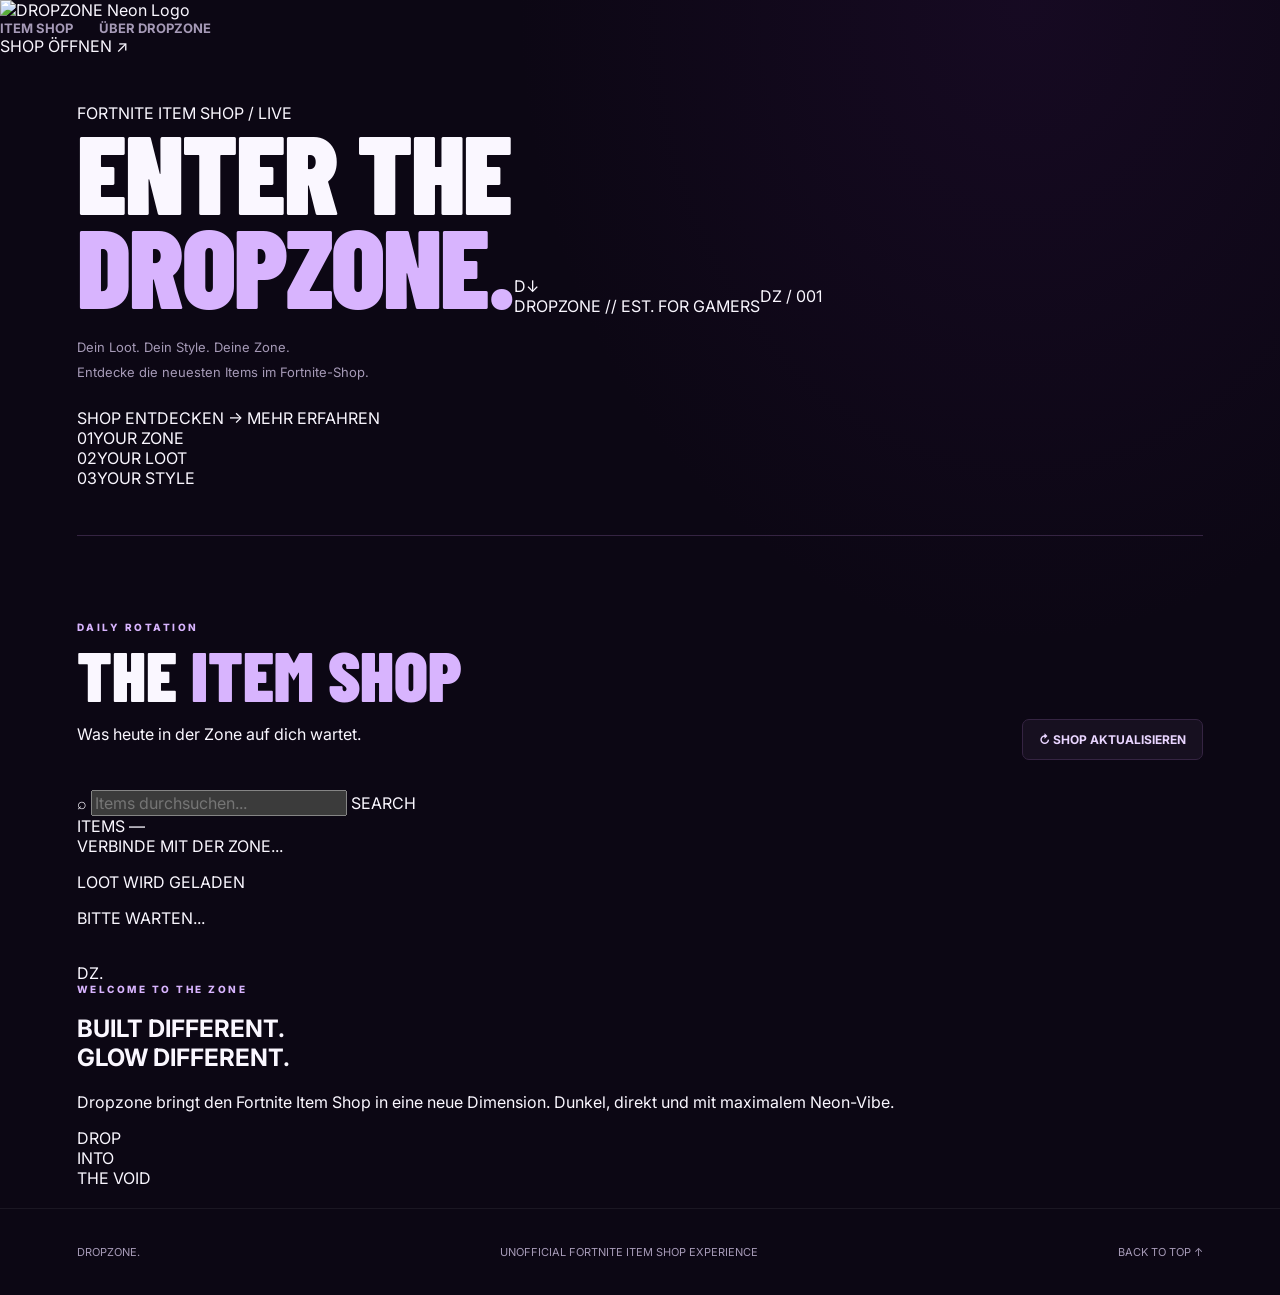
==== commit 5b8e266d: "Update index.html" ====
--- a/index.html
+++ b/index.html
@@ -1,74 +1,131 @@
+
 <!DOCTYPE html>
 <html lang="de">
 <head>
   <meta charset="UTF-8">
-  <meta name="viewport" content="width=device-width, initial-scale=1">
-  <meta name="theme-color" content="#0c0714">
-  <title>DROPZONE | Fortnite Dashboard</title>
-  <link rel="stylesheet" href="./styles.css">
-  <script src="./app.js" defer></script>
+  <meta name="viewport" content="width=device-width, initial-scale=1.0">
+  <meta name="theme-color" content="#08030f">
+  <meta name="description" content="Dropzone – dein Fortnite Item Shop im Neon-Look.">
+  <title>DROPZONE — Fortnite Item Shop</title>
+  <link rel="preconnect" href="https://fonts.googleapis.com">
+  <link rel="preconnect" href="https://fonts.gstatic.com" crossorigin>
+  <link href="https://fonts.googleapis.com/css2?family=Orbitron:wght@400;500;600;700;800;900&family=Rajdhani:wght@400;500;600;700&display=swap" rel="stylesheet">
+  <link rel="stylesheet" href="styles.css">
+  <script src="app.js" defer></script>
 </head>
 <body>
-  <header class="topbar">
-    <a href="#home" class="logo"><span>DROP</span>ZONE<span class="dot">.</span></a>
-    <nav>
-      <a href="#home">Dashboard</a>
-      <a href="#shop">Item Shop</a>
+  <div class="ambient ambient-one"></div>
+  <div class="ambient ambient-two"></div>
+  <div class="scanlines"></div>
+
+  <header class="site-header">
+    <a class="brand" href="#" aria-label="Dropzone Startseite">
+      <img src="dropzone-logo.png" alt="DROPZONE Neon Logo" class="brand-logo">
+    </a>
+
+    <nav class="main-nav">
+      <a href="#shop">ITEM SHOP</a>
+      <a href="#about">ÜBER DROPZONE</a>
     </nav>
-    <span class="live"><span></span> FORTNITE</span>
+
+    <a class="header-button" href="#shop">SHOP ÖFFNEN <span>↗</span></a>
   </header>
 
-  <main id="home">
+  <main>
     <section class="hero">
-      <div class="hero-copy">
-        <p class="eyebrow">YOUR FORTNITE HUB</p>
-        <h1>DROP INTO<br><span>THE ACTION.</span></h1>
+      <div class="hero-grid"></div>
+      <div class="hero-content">
+        <div class="status-line">
+          <span class="status-dot"></span>
+          FORTNITE ITEM SHOP
+          <span class="status-separator">/</span>
+          LIVE
+        </div>
+
+        <h1>ENTER THE<br><span>DROPZONE.</span></h1>
         <p class="hero-description">
-          Entdecke die neuesten Fortnite-Items und finde deine nächsten Lieblingsskins.
+          Dein Loot. Dein Style. Deine Zone.<br>
+          Entdecke die neuesten Items im Fortnite-Shop.
         </p>
-        <a class="main-button" href="#shop">SHOP ENTDECKEN ↘</a>
+
+        <div class="hero-actions">
+          <a class="button button-primary" href="#shop">SHOP ENTDECKEN <span>→</span></a>
+          <a class="button button-ghost" href="#about">MEHR ERFAHREN</a>
+        </div>
+
+        <div class="hero-meta">
+          <div><span class="meta-number">01</span><span class="meta-label">YOUR ZONE</span></div>
+          <div><span class="meta-number">02</span><span class="meta-label">YOUR LOOT</span></div>
+          <div><span class="meta-number">03</span><span class="meta-label">YOUR STYLE</span></div>
+        </div>
       </div>
-      <div class="hero-graphic" aria-hidden="true">
-        <div class="orbit orbit-a"></div>
-        <div class="orbit orbit-b"></div>
-        <div class="emblem">DZ<small>DROPZONE</small></div>
-        <span class="floating floating-a">ITEM SHOP</span>
-        <span class="floating floating-b">BATTLE ROYALE</span>
+
+      <div class="hero-emblem" aria-hidden="true">
+        <div class="emblem-ring"></div>
+        <div class="emblem-core">D<span>↓</span></div>
+        <div class="emblem-caption">DROPZONE // EST. FOR GAMERS</div>
+      </div>
+
+      <div class="hero-index">DZ<span> / </span>001</div>
+      <div class="hero-bottom-line"></div>
+    </section>
+
+    <section class="shop-section" id="shop">
+      <div class="section-heading">
+        <div>
+          <div class="eyebrow"><span></span> DAILY ROTATION</div>
+          <h2>THE <span>ITEM SHOP</span></h2>
+          <p class="section-description">Was heute in der Zone auf dich wartet.</p>
+        </div>
+        <button class="button button-ghost refresh-button" id="refresh-button" type="button">
+          <span class="refresh-icon">↻</span> SHOP AKTUALISIEREN
+        </button>
+      </div>
+
+      <div class="shop-toolbar">
+        <label class="search-box">
+          <span class="search-icon">⌕</span>
+          <input id="search-input" type="search" placeholder="Items durchsuchen..." autocomplete="off">
+          <span class="search-hint">SEARCH</span>
+        </label>
+        <div class="shop-count" id="shop-count">ITEMS <span>—</span></div>
+      </div>
+
+      <div class="shop-status" id="shop-status" role="status" aria-live="polite">
+        <span class="status-dot"></span>
+        VERBINDE MIT DER ZONE...
+      </div>
+
+      <div class="shop-grid" id="shop-grid">
+        <div class="loading-panel">
+          <div class="loading-ring"></div>
+          <p>LOOT WIRD GELADEN</p>
+          <span>BITTE WARTEN...</span>
+        </div>
+      </div>
+
+      <div class="empty-state" id="empty-state" hidden>
+        <span class="empty-symbol">Ø</span>
+        <h3>NICHTS GEFUNDEN</h3>
+        <p>Versuche einen anderen Suchbegriff.</p>
       </div>
     </section>
 
-    <section id="shop" class="shop-section">
-      <div class="section-label">01 / DAILY ROTATION</div>
-
-      <div class="section-heading">
-        <div>
-          <p class="eyebrow">THE LATEST DROPS</p>
-          <h2>ITEM <span>SHOP</span></h2>
-          <p class="subheading">Aktuelle Angebote mit Bildern, Seltenheit und Preisen.</p>
-        </div>
-        <button id="refreshShop" class="refresh-button" type="button">↻ Neu laden</button>
+    <section class="about-section" id="about">
+      <div class="about-mark">DZ<span>.</span></div>
+      <div class="about-copy">
+        <div class="eyebrow"><span></span> WELCOME TO THE ZONE</div>
+        <h2>BUILT DIFFERENT.<br><span>GLOW DIFFERENT.</span></h2>
+        <p>Dropzone bringt den Fortnite Item Shop in eine neue Dimension. Dunkel, direkt und mit maximalem Neon-Vibe.</p>
       </div>
-
-      <div class="toolbar">
-        <input id="shopSearch" type="search" placeholder="⌕  Suche nach Items ..." aria-label="Items suchen">
-        <span id="itemCount">LÄDT ...</span>
-      </div>
-
-      <div id="shopStatus" class="status" role="status" aria-live="polite">
-        <span class="spinner"></span> Item-Shop wird geladen ...
-      </div>
-
-      <div id="shopGrid" class="shop-grid"></div>
-
-      <p class="disclaimer">
-        DROPZONE ist ein inoffizielles Fan-Projekt und nicht mit Epic Games verbunden.
-      </p>
+      <div class="about-decoration">DROP<br>INTO<br>THE VOID</div>
     </section>
   </main>
 
-  <footer>
-    <a href="#home" class="logo"><span>DROP</span>ZONE<span class="dot">.</span></a>
-    <span>Made for the Battle.</span>
+  <footer class="site-footer">
+    <a href="#" class="footer-brand">DROPZONE<span>.</span></a>
+    <p>UNOFFICIAL FORTNITE ITEM SHOP EXPERIENCE</p>
+    <a href="#top" class="back-to-top" onclick="window.scrollTo({top:0,behavior:'smooth'});return false;">BACK TO TOP ↑</a>
   </footer>
 </body>
 </html>
--- a/styles.css
+++ b/styles.css
@@ -1,4 +1,3 @@
-
 @import url('https://fonts.googleapis.com/css2?family=Barlow+Condensed:wght@600;700;800;900&family=Inter:wght@400;500;600;700;800&display=swap');
 
 :root {
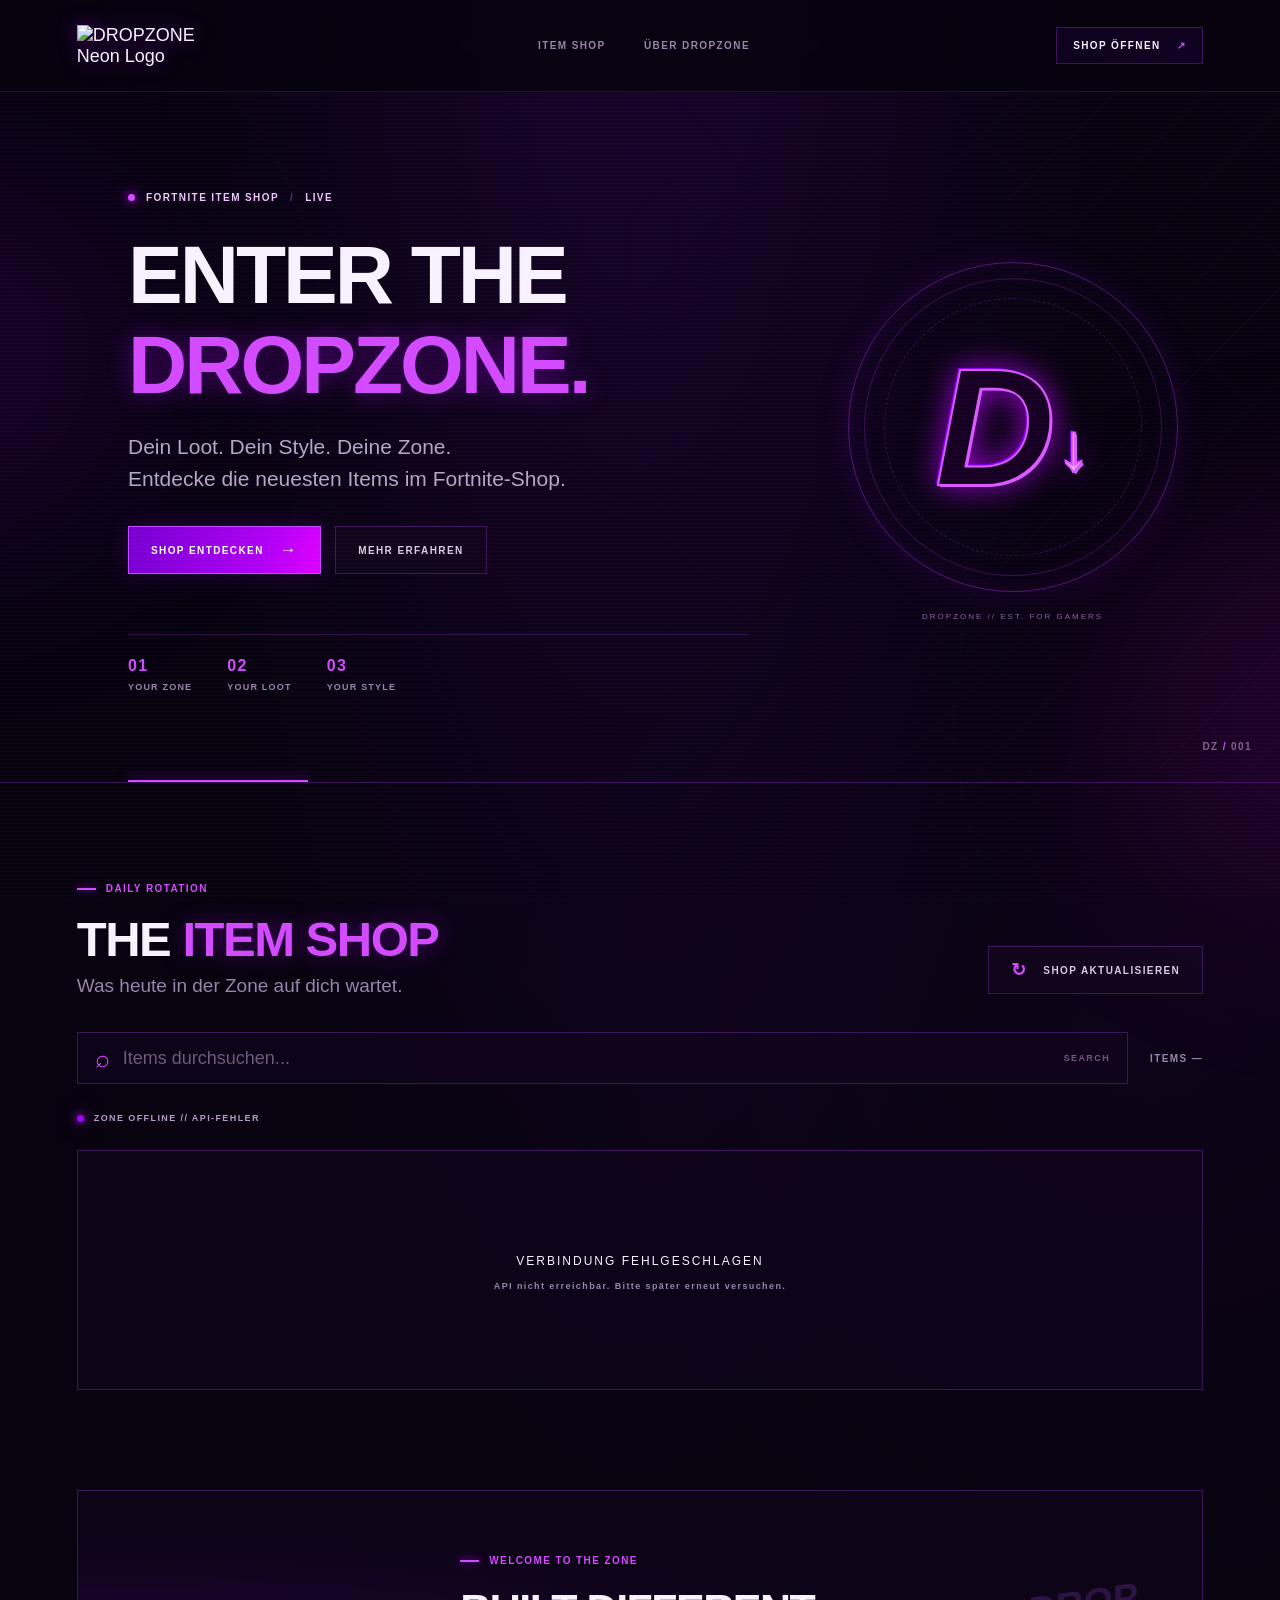
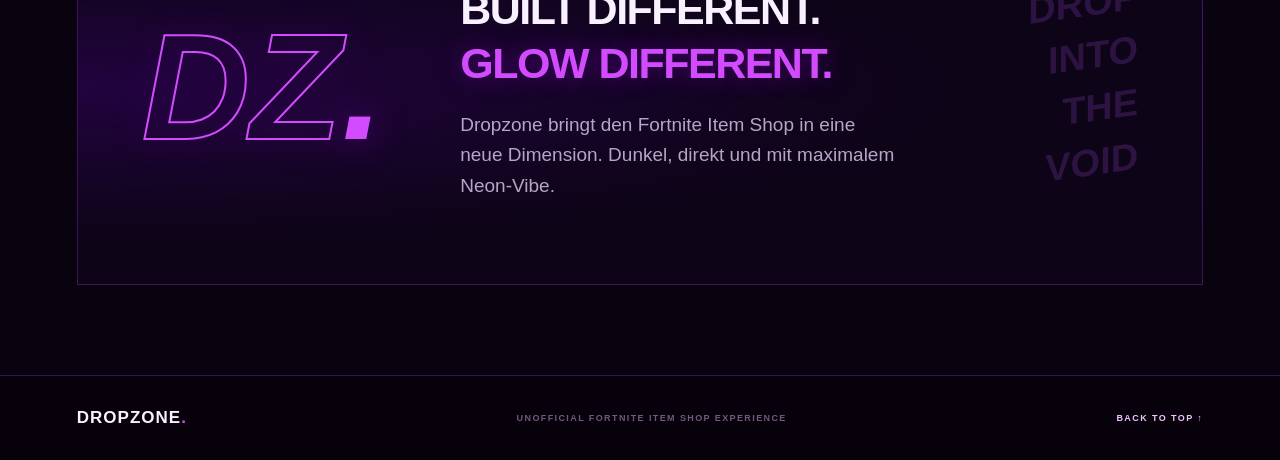
==== commit 830309ce: "Update index.html" ====
--- a/index.html
+++ b/index.html
@@ -1,4 +1,3 @@
-
 <!DOCTYPE html>
 <html lang="de">
 <head>
--- a/styles.css
+++ b/styles.css
@@ -1,316 +1,574 @@
-@import url('https://fonts.googleapis.com/css2?family=Barlow+Condensed:wght@600;700;800;900&family=Inter:wght@400;500;600;700;800&display=swap');
 
 :root {
-  color-scheme: dark;
-  --bg: #0c0714;
-  --panel: #171020;
-  --purple: #a855f7;
-  --light-purple: #d8b4fe;
-  --text: #faf7ff;
-  --muted: #a69ab7;
-  --border: #352442;
-}
-
-* { box-sizing: border-box; }
+  --bg: #08030f;
+  --bg-soft: #10071c;
+  --panel: rgba(20, 8, 36, .86);
+  --panel-hover: rgba(35, 10, 59, .94);
+  --purple: #a100ff;
+  --purple-bright: #d34bff;
+  --purple-light: #f0c4ff;
+  --pink: #ff35ef;
+  --text: #f8f1ff;
+  --muted: #9985ac;
+  --border: rgba(177, 65, 255, .28);
+  --font-display: "Orbitron", sans-serif;
+  --font-body: "Rajdhani", sans-serif;
+}
+
+* {
+  box-sizing: border-box;
+}
 
 html {
   scroll-behavior: smooth;
-  scroll-padding-top: 85px;
+  scroll-padding-top: 90px;
 }
 
 body {
   margin: 0;
   min-height: 100vh;
+  overflow-x: hidden;
   color: var(--text);
   background:
-    radial-gradient(ellipse at 80% 0%, #35124d40, transparent 35%),
+    radial-gradient(ellipse at 50% -20%, rgba(113, 0, 210, .17), transparent 55%),
+    radial-gradient(ellipse at 90% 50%, rgba(83, 0, 135, .08), transparent 40%),
     var(--bg);
-  font-family: Inter, sans-serif;
-}
-
-a { color: inherit; text-decoration: none; }
-button, input { font: inherit; }
-
-.topbar {
-  position: sticky;
+  font-family: var(--font-body);
+  font-size: 18px;
+}
+
+body::before {
+  position: fixed;
+  z-index: -1;
+  inset: 0;
+  content: "";
+  pointer-events: none;
+  opacity: .2;
+  background-image:
+    linear-gradient(rgba(172, 70, 255, .08) 1px, transparent 1px),
+    linear-gradient(90deg, rgba(172, 70, 255, .08) 1px, transparent 1px);
+  background-size: 48px 48px;
+  mask-image: linear-gradient(to bottom, black, transparent 85%);
+}
+
+a {
+  color: inherit;
+  text-decoration: none;
+}
+
+button,
+input {
+  font: inherit;
+}
+
+button,
+a,
+input {
+  -webkit-tap-highlight-color: transparent;
+}
+
+button:focus-visible,
+a:focus-visible,
+input:focus-visible {
+  outline: 2px solid var(--purple-bright);
+  outline-offset: 4px;
+}
+
+::selection {
+  color: #fff;
+  background: #8500d7;
+}
+
+.ambient {
+  position: fixed;
+  z-index: -1;
+  width: 350px;
+  height: 350px;
+  border-radius: 50%;
+  filter: blur(120px);
+  pointer-events: none;
+  opacity: .15;
+}
+
+.ambient-one {
+  top: 20%;
+  left: -220px;
+  background: #8c00ff;
+}
+
+.ambient-two {
+  top: 60%;
+  right: -220px;
+  background: #e500ff;
+}
+
+.scanlines {
+  position: fixed;
+  z-index: 10;
+  inset: 0;
+  pointer-events: none;
+  opacity: .035;
+  background: repeating-linear-gradient(
+    to bottom,
+    transparent 0,
+    transparent 3px,
+    #fff 4px
+  );
+}
+
+.site-header {
+  position: relative;
+  z-index: 20;
+  display: flex;
+  align-items: center;
+  justify-content: space-between;
+  min-height: 92px;
+  padding: 12px clamp(20px, 6vw, 90px);
+  border-bottom: 1px solid rgba(172, 70, 255, .18);
+  background: rgba(8, 3, 15, .86);
+  backdrop-filter: blur(18px);
+}
+
+.brand {
+  display: flex;
+  align-items: center;
+  width: 155px;
+}
+
+.brand-logo {
+  display: block;
+  width: 100%;
+  max-height: 70px;
+  object-fit: contain;
+  filter: drop-shadow(0 0 10px rgba(166, 0, 255, .45));
+  transition: filter .25s ease, transform .25s ease;
+}
+
+.brand:hover .brand-logo {
+  filter: drop-shadow(0 0 17px rgba(211, 75, 255, .8));
+  transform: scale(1.03);
+}
+
+.main-nav {
+  display: flex;
+  align-items: center;
+  gap: clamp(18px, 3vw, 45px);
+}
+
+.main-nav a,
+.header-button,
+.button,
+.eyebrow,
+.status-line,
+.hero-meta,
+.hero-index,
+.shop-count,
+.search-hint,
+.shop-status,
+.loading-panel > span,
+.site-footer p,
+.back-to-top {
+  font-family: var(--font-display);
+  font-size: 10px;
+  font-weight: 700;
+  letter-spacing: 1.4px;
+}
+
+.main-nav a {
+  color: var(--muted);
+  transition: color .2s ease;
+}
+
+.main-nav a:hover {
+  color: var(--purple-light);
+  text-shadow: 0 0 12px var(--purple);
+}
+
+.header-button {
+  padding: 12px 16px;
+  border: 1px solid var(--border);
+  background: rgba(111, 0, 255, .08);
+  transition: .25s ease;
+}
+
+.header-button span {
+  margin-left: 12px;
+  color: var(--purple-bright);
+}
+
+.header-button:hover {
+  border-color: var(--purple-bright);
+  background: rgba(111, 0, 255, .18);
+  box-shadow: 0 0 22px rgba(161, 0, 255, .15);
+}
+
+.hero {
+  position: relative;
+  display: flex;
+  align-items: center;
+  min-height: 670px;
+  padding: 100px clamp(24px, 10vw, 150px) 90px;
+  overflow: hidden;
+  border-bottom: 1px solid var(--border);
+}
+
+.hero-grid {
+  position: absolute;
   top: 0;
-  z-index: 10;
-  display: flex;
-  align-items: center;
-  justify-content: space-between;
-  gap: 20px;
-  padding: 18px clamp(18px, 6vw, 85px);
-  background: #0c0714ed;
-  border-bottom: 1px solid #ffffff12;
-  backdrop-filter: blur(16px);
-}
-
-.logo {
-  font-family: "Barlow Condensed", sans-serif;
-  font-size: 28px;
-  font-weight: 900;
-  letter-spacing: -1px;
-}
-
-.logo span:first-child { color: var(--light-purple); }
-.logo .dot { color: var(--purple); }
-
-nav { display: flex; gap: 26px; }
-nav a { color: var(--muted); font-size: 13px; font-weight: 700; }
-nav a:hover { color: white; }
-
-.live {
-  display: flex;
-  align-items: center;
-  gap: 8px;
-  padding: 8px 12px;
-  border: 1px solid #6b399055;
-  border-radius: 50px;
-  color: #e9d5ff;
-  font-size: 10px;
-  font-weight: 800;
-  letter-spacing: 1px;
-}
-
-.live span {
+  right: 0;
+  width: 55%;
+  height: 100%;
+  opacity: .45;
+  background:
+    linear-gradient(135deg, transparent 49.8%, rgba(177, 65, 255, .12) 50%, transparent 50.2%),
+    linear-gradient(45deg, transparent 49.8%, rgba(177, 65, 255, .08) 50%, transparent 50.2%);
+  background-size: 90px 90px;
+  mask-image: linear-gradient(to left, black, transparent);
+}
+
+.hero-content {
+  position: relative;
+  z-index: 2;
+  width: min(620px, 100%);
+}
+
+.status-line {
+  display: flex;
+  align-items: center;
+  gap: 11px;
+  color: var(--purple-light);
+}
+
+.status-dot {
+  display: inline-block;
+  flex: 0 0 auto;
   width: 7px;
   height: 7px;
   border-radius: 50%;
-  background: #bb7aff;
-  box-shadow: 0 0 10px var(--purple);
-}
-
-main {
-  width: min(1400px, 100%);
-  margin: auto;
-  padding: 0 clamp(18px, 6vw, 85px);
-}
-
-.hero {
-  position: relative;
-  display: flex;
-  align-items: center;
-  min-height: 480px;
-  overflow: hidden;
-  border-bottom: 1px solid var(--border);
-}
-
-.hero-copy { position: relative; z-index: 2; padding: 70px 0; }
-.eyebrow {
-  margin: 0 0 15px;
-  color: var(--light-purple);
-  font-size: 10px;
-  font-weight: 800;
-  letter-spacing: 2.5px;
+  background: #d44cff;
+  box-shadow: 0 0 9px #c000ff, 0 0 20px rgba(192, 0, 255, .6);
+}
+
+.status-separator {
+  color: #58406e;
 }
 
 .hero h1 {
-  margin: 0;
-  font-family: "Barlow Condensed", sans-serif;
-  font-size: clamp(65px, 9vw, 112px);
+  margin: 27px 0 20px;
+  font-family: var(--font-display);
+  font-size: clamp(42px, 6.5vw, 82px);
   font-weight: 900;
-  line-height: .84;
-  letter-spacing: -2px;
-}
-
-.hero h1 span { color: var(--light-purple); }
+  line-height: 1.1;
+  letter-spacing: -3px;
+}
+
+.hero h1 span,
+.section-heading h2 span,
+.about-copy h2 span {
+  color: var(--purple-bright);
+  text-shadow: 0 0 25px rgba(177, 0, 255, .4);
+}
 
 .hero-description {
-  max-width: 420px;
-  margin: 24px 0;
+  color: #b7a5c7;
+  font-size: 21px;
+  line-height: 1.5;
+}
+
+.hero-actions {
+  display: flex;
+  flex-wrap: wrap;
+  gap: 14px;
+  margin-top: 32px;
+}
+
+.button {
+  display: inline-flex;
+  min-height: 48px;
+  align-items: center;
+  justify-content: center;
+  gap: 16px;
+  padding: 0 22px;
+  border: 1px solid var(--border);
+  cursor: pointer;
+  transition: transform .2s ease, background .2s ease, box-shadow .2s ease;
+}
+
+.button:hover {
+  transform: translateY(-2px);
+}
+
+.button-primary {
+  color: #fff;
+  border-color: #c34bff;
+  background: linear-gradient(110deg, #7500cf, #b000f5 70%, #e000ff);
+  box-shadow: 0 0 25px rgba(163, 0, 255, .2);
+}
+
+.button-primary:hover {
+  box-shadow: 0 0 35px rgba(193, 0, 255, .45);
+}
+
+.button-primary span {
+  font-size: 17px;
+}
+
+.button-ghost {
+  color: #d9c9e8;
+  background: rgba(19, 7, 31, .75);
+}
+
+.button-ghost:hover {
+  color: white;
+  border-color: var(--purple-bright);
+  background: rgba(111, 0, 255, .13);
+  box-shadow: 0 0 20px rgba(161, 0, 255, .12);
+}
+
+.hero-meta {
+  display: flex;
+  flex-wrap: wrap;
+  gap: 35px;
+  margin-top: 60px;
+  padding-top: 22px;
+  border-top: 1px solid rgba(177, 65, 255, .22);
+}
+
+.hero-meta > div {
+  display: flex;
+  flex-direction: column;
+  gap: 7px;
+}
+
+.meta-number {
+  color: var(--purple-bright);
+  font-size: 16px;
+}
+
+.meta-label {
   color: var(--muted);
-  font-size: 13px;
-  line-height: 1.9;
-}
-
-.main-button {
-  display: inline-block;
-  padding: 15px 19px;
-  border: 1px solid #d8b4fe55;
-  border-radius: 7px;
-  background: linear-gradient(115deg, #9333ea, #6d28d9);
-  box-shadow: 0 8px 30px #7e22ce30;
-  font-size: 11px;
-  font-weight: 800;
-  letter-spacing: 1px;
-  transition: transform .2s;
-}
-
-.main-button:hover { transform: translateY(-3px); }
-
-.hero-graphic {
-  position: absolute;
-  inset: 0 0 0 45%;
-  overflow: hidden;
-  background: radial-gradient(ellipse at 55% 50%, #8b35d82b, transparent 65%);
-}
-
-.orbit {
+  font-size: 9px;
+  letter-spacing: 1.2px;
+}
+
+.hero-emblem {
   position: absolute;
   top: 50%;
-  left: 55%;
-  border: 1px solid #bd76ff30;
+  right: 8%;
+  display: flex;
+  width: min(330px, 28vw);
+  aspect-ratio: 1;
+  align-items: center;
+  justify-content: center;
+  transform: translateY(-53%);
+}
+
+.emblem-ring {
+  position: absolute;
+  inset: 0;
+  border: 1px solid rgba(187, 54, 255, .4);
   border-radius: 50%;
-  transform: translate(-50%, -50%);
-}
-
-.orbit-a { width: 360px; height: 200px; transform: translate(-50%, -50%) rotate(-25deg); }
-.orbit-b { width: 280px; height: 370px; transform: translate(-50%, -50%) rotate(35deg); }
-
-.emblem {
+  box-shadow:
+    0 0 35px rgba(146, 0, 255, .13),
+    inset 0 0 35px rgba(146, 0, 255, .08);
+  animation: ring-pulse 5s ease-in-out infinite;
+}
+
+.emblem-ring::before,
+.emblem-ring::after {
   position: absolute;
-  top: 50%;
-  left: 55%;
-  display: flex;
-  flex-direction: column;
+  content: "";
+  inset: 15px;
+  border: 1px solid rgba(187, 54, 255, .25);
+  border-radius: 50%;
+}
+
+.emblem-ring::after {
+  inset: 35px;
+  border-style: dashed;
+  animation: ring-rotate 30s linear infinite;
+}
+
+.emblem-core {
+  display: flex;
   align-items: center;
   justify-content: center;
-  width: 200px;
-  height: 200px;
-  transform: translate(-50%, -50%) rotate(-8deg);
-  border: 1px solid #d8b4fe70;
-  border-radius: 28px;
-  background: linear-gradient(145deg, #7e22ce, #21102f 75%);
-  box-shadow: 0 25px 100px #8b35d850;
-  font-family: "Barlow Condensed", sans-serif;
-  font-size: 100px;
+  gap: 2px;
+  color: #180025;
+  font-family: var(--font-display);
+  font-size: clamp(90px, 13vw, 170px);
   font-weight: 900;
-  line-height: 1;
-}
-
-.emblem small {
-  margin-top: 12px;
-  font-family: Inter, sans-serif;
+  font-style: italic;
+  text-shadow:
+    2px 2px 0 #d95aff,
+    -2px -2px 0 #8b00ff,
+    0 0 30px rgba(189, 0, 255, .9);
+  -webkit-text-stroke: 2px #d95aff;
+}
+
+.emblem-core span {
+  color: #f4baff;
+  font-size: .4em;
+  transform: translateY(20px);
+}
+
+.emblem-caption {
+  position: absolute;
+  bottom: -29px;
+  color: #87629d;
+  font-family: var(--font-display);
+  font-size: 8px;
+  letter-spacing: 2px;
+  white-space: nowrap;
+}
+
+.hero-index {
+  position: absolute;
+  right: 28px;
+  bottom: 30px;
+  color: #846294;
+}
+
+.hero-index span {
+  color: var(--purple-bright);
+}
+
+.hero-bottom-line {
+  position: absolute;
+  bottom: 0;
+  left: 10%;
+  width: 180px;
+  height: 2px;
+  background: var(--purple-bright);
+  box-shadow: 0 0 14px var(--purple);
+}
+
+.shop-section {
+  max-width: 1450px;
+  margin: 0 auto;
+  padding: 100px clamp(22px, 6vw, 85px);
+}
+
+.section-heading {
+  display: flex;
+  align-items: flex-end;
+  justify-content: space-between;
+  gap: 24px;
+}
+
+.eyebrow {
+  display: flex;
+  align-items: center;
+  gap: 10px;
+  color: var(--purple-bright);
+}
+
+.eyebrow > span {
+  display: inline-block;
+  width: 19px;
+  height: 2px;
+  background: var(--purple-bright);
+  box-shadow: 0 0 9px var(--purple);
+}
+
+.section-heading h2,
+.about-copy h2 {
+  margin: 17px 0 8px;
+  font-family: var(--font-display);
+  font-size: clamp(30px, 4vw, 49px);
+  font-weight: 900;
+  letter-spacing: -1.5px;
+}
+
+.section-description {
+  margin: 0;
+  color: var(--muted);
+  font-size: 19px;
+}
+
+.refresh-button {
+  flex-shrink: 0;
+  margin-bottom: 3px;
+}
+
+.refresh-icon {
+  color: var(--purple-bright);
+  font-size: 18px;
+}
+
+.shop-toolbar {
+  display: flex;
+  align-items: center;
+  gap: 22px;
+  margin: 35px 0 20px;
+}
+
+.search-box {
+  display: flex;
+  flex: 1;
+  min-width: 0;
+  height: 52px;
+  align-items: center;
+  gap: 13px;
+  padding: 0 17px;
+  border: 1px solid var(--border);
+  background: rgba(17, 6, 29, .8);
+  transition: border-color .2s, box-shadow .2s;
+}
+
+.search-box:focus-within {
+  border-color: var(--purple-bright);
+  box-shadow: 0 0 22px rgba(161, 0, 255, .14);
+}
+
+.search-icon {
+  color: var(--purple-bright);
+  font-size: 25px;
+}
+
+.search-box input {
+  width: 100%;
+  min-width: 0;
+  padding: 12px 0;
+  color: var(--text);
+  border: 0;
+  outline: none;
+  background: transparent;
+  font-size: 18px;
+}
+
+.search-box input::placeholder {
+  color: #6e5a80;
+}
+
+.search-box input:focus-visible {
+  outline: none;
+}
+
+.search-hint {
+  color: #755587;
   font-size: 9px;
-  letter-spacing: 4px;
-}
-
-.floating {
-  position: absolute;
-  padding: 10px 12px;
-  border: 1px solid #c084fc40;
-  border-radius: 6px;
-  background: #130b20e8;
-  color: #e9d5ff;
+}
+
+.shop-count {
+  flex-shrink: 0;
+  color: var(--muted);
+}
+
+.shop-count span {
+  margin-left: 6px;
+  color: var(--purple-bright);
+}
+
+.shop-status {
+  display: flex;
+  align-items: center;
+  gap: 10px;
+  min-height: 28px;
+  margin: 12px 0 18px;
+  color: #b69bc9;
   font-size: 9px;
-  font-weight: 800;
-  letter-spacing: 1px;
-}
-
-.floating-a { top: 24%; left: 10%; transform: rotate(-8deg); }
-.floating-b { right: 2%; bottom: 24%; transform: rotate(7deg); }
-
-.shop-section { padding: 55px 0 35px; scroll-margin-top: 85px; }
-
-.section-label {
-  padding-bottom: 18px;
-  border-bottom: 1px solid var(--border);
-  color: #82718f;
-  font-size: 9px;
-  font-weight: 800;
-  letter-spacing: 1.5px;
-}
-
-.section-heading {
-  display: flex;
-  align-items: end;
-  justify-content: space-between;
-  gap: 20px;
-  margin: 30px 0;
-}
-
-.section-heading .eyebrow { margin-bottom: 8px; }
-
-.section-heading h2 {
-  margin: 0;
-  font-family: "Barlow Condensed", sans-serif;
-  font-size: clamp(48px, 6vw, 70px);
-  font-weight: 900;
-  line-height: .95;
-}
-
-.section-heading h2 span { color: var(--light-purple); }
-
-.subheading {
-  margin: 12px 0 0;
-  color: var(--muted);
-  font-size: 12px;
-  line-height: 1.7;
-}
-
-.refresh-button {
-  padding: 12px 16px;
-  border: 1px solid var(--border);
-  border-radius: 7px;
-  background: var(--panel);
-  color: #e9d5ff;
-  font-size: 12px;
-  font-weight: 700;
-  cursor: pointer;
-}
-
-.refresh-button:hover { border-color: var(--purple); }
-.refresh-button:disabled { opacity: .6; cursor: wait; }
-
-.toolbar {
-  display: flex;
-  align-items: center;
-  justify-content: space-between;
-  gap: 15px;
-  margin-bottom: 18px;
-}
-
-#shopSearch {
-  width: min(470px, 100%);
-  padding: 15px;
-  border: 1px solid var(--border);
-  border-radius: 8px;
-  outline: none;
-  background: #130d1d;
-  color: white;
-  font-size: 12px;
-}
-
-#shopSearch:focus {
-  border-color: var(--purple);
-  box-shadow: 0 0 0 3px #a855f718;
-}
-
-#shopSearch::placeholder { color: #887795; }
-
-#itemCount {
-  color: var(--muted);
-  font-size: 10px;
-  font-weight: 800;
-  letter-spacing: 1px;
-  white-space: nowrap;
-}
-
-.status {
-  display: flex;
-  align-items: center;
-  justify-content: center;
-  gap: 12px;
-  min-height: 90px;
-  color: var(--muted);
-  font-size: 12px;
-  text-align: center;
-  line-height: 1.8;
-}
-
-.status.hidden { display: none; }
-
-.spinner {
-  width: 17px;
-  height: 17px;
-  flex-shrink: 0;
-  border: 2px solid #51356a;
-  border-top-color: #c084fc;
-  border-radius: 50%;
-  animation: spin .8s linear infinite;
-}
-
-@keyframes spin { to { transform: rotate(360deg); } }
+}
 
 .shop-grid {
   display: grid;
@@ -318,159 +576,479 @@
   gap: 18px;
 }
 
-.shop-card {
+.item-card {
+  position: relative;
   min-width: 0;
   overflow: hidden;
-  border: 1px solid #352442;
-  border-radius: 10px;
-  background: linear-gradient(155deg, #1b1227, #110b19 85%);
-  transition: transform .2s, border-color .2s, box-shadow .2s;
-}
-
-.shop-card:hover {
+  border: 1px solid rgba(166, 65, 255, .24);
+  background:
+    linear-gradient(145deg, rgba(43, 12, 67, .48), transparent 55%),
+    var(--panel);
+  transition: border-color .25s ease, transform .25s ease, box-shadow .25s ease;
+}
+
+.item-card::before {
+  position: absolute;
+  z-index: 1;
+  top: 0;
+  left: 15%;
+  width: 70%;
+  height: 1px;
+  content: "";
+  background: linear-gradient(90deg, transparent, var(--purple-bright), transparent);
+  opacity: .7;
+}
+
+.item-card:hover {
+  z-index: 2;
   transform: translateY(-5px);
-  border-color: #9b5ad1;
-  box-shadow: 0 12px 30px #0004;
-}
-
-.shop-card-image {
-  position: relative;
-  display: grid;
-  place-items: center;
-  aspect-ratio: 4 / 4.5;
-  overflow: hidden;
-  background: radial-gradient(ellipse at center, #7031a550, transparent 70%), #181020;
-}
-
-.shop-card-image img {
+  border-color: rgba(209, 87, 255, .75);
+  box-shadow: 0 10px 35px rgba(112, 0, 180, .19), 0 0 16px rgba(172, 0, 255, .08);
+  background-color: var(--panel-hover);
+}
+
+.item-card img {
   display: block;
   width: 100%;
-  height: 100%;
-  padding: 10px;
+  aspect-ratio: 1 / 1;
   object-fit: contain;
-  filter: drop-shadow(0 8px 12px #0006);
-  transition: transform .3s;
-}
-
-.shop-card:hover .shop-card-image img { transform: scale(1.06); }
-
-.image-fallback {
   padding: 12px;
+  background:
+    radial-gradient(ellipse at 50% 70%, rgba(145, 0, 255, .18), transparent 65%),
+    linear-gradient(135deg, rgba(28, 8, 45, .65), rgba(9, 3, 16, .6));
+}
+
+.item-card-content {
+  padding: 17px;
+  border-top: 1px solid rgba(166, 65, 255, .15);
+}
+
+.item-card h3 {
+  margin: 0 0 8px;
+  overflow-wrap: anywhere;
+  font-family: var(--font-display);
+  font-size: 13px;
+  font-weight: 700;
+  line-height: 1.5;
+}
+
+.item-card p {
+  margin: 0;
   color: var(--muted);
-  font-size: 11px;
+  font-size: 16px;
+}
+
+.item-card .item-price {
+  display: flex;
+  align-items: center;
+  justify-content: space-between;
+  gap: 8px;
+  margin-top: 15px;
+  padding-top: 12px;
+  border-top: 1px solid rgba(166, 65, 255, .15);
+  color: #e8c8ff;
+  font-family: var(--font-display);
+  font-size: 12px;
+  font-weight: 700;
+}
+
+.item-price span {
+  color: var(--purple-bright);
+}
+
+.item-rarity {
+  display: inline-flex;
+  align-items: center;
+  gap: 7px;
+  margin-bottom: 11px;
+  color: var(--purple-light);
+  font-family: var(--font-display);
+  font-size: 9px;
+  letter-spacing: 1px;
+  text-transform: uppercase;
+}
+
+.item-rarity::before {
+  width: 6px;
+  height: 6px;
+  border-radius: 50%;
+  content: "";
+  background: var(--purple-bright);
+  box-shadow: 0 0 8px var(--purple);
+}
+
+.loading-panel {
+  display: flex;
+  grid-column: 1 / -1;
+  min-height: 240px;
+  flex-direction: column;
+  align-items: center;
+  justify-content: center;
+  gap: 13px;
+  border: 1px solid var(--border);
+  background: rgba(18, 6, 30, .65);
+}
+
+.loading-ring {
+  width: 42px;
+  height: 42px;
+  border: 2px solid rgba(177, 65, 255, .18);
+  border-top-color: var(--purple-bright);
+  border-right-color: var(--pink);
+  border-radius: 50%;
+  box-shadow: 0 0 20px rgba(177, 0, 255, .12);
+  animation: ring-rotate .8s linear infinite;
+}
+
+.loading-panel p {
+  margin: 5px 0 0;
+  font-family: var(--font-display);
+  font-size: 12px;
+  letter-spacing: 2px;
+}
+
+.loading-panel > span {
+  color: var(--muted);
+  font-size: 9px;
+}
+
+.empty-state {
+  padding: 70px 20px;
   text-align: center;
-}
-
-.shop-rarity {
-  position: absolute;
-  top: 9px;
-  left: 9px;
-  max-width: calc(100% - 18px);
+  border: 1px solid var(--border);
+  background: rgba(18, 6, 30, .65);
+}
+
+.empty-symbol {
+  color: var(--purple-bright);
+  font-family: var(--font-display);
+  font-size: 40px;
+  text-shadow: 0 0 20px var(--purple);
+}
+
+.empty-state h3 {
+  font-family: var(--font-display);
+  font-size: 16px;
+}
+
+.empty-state p {
+  color: var(--muted);
+}
+
+[hidden] {
+  display: none !important;
+}
+
+.about-section {
+  position: relative;
+  display: flex;
+  align-items: center;
+  gap: clamp(25px, 6vw, 90px);
+  margin: 0 clamp(20px, 6vw, 85px) 90px;
+  padding: clamp(30px, 5vw, 70px);
   overflow: hidden;
-  padding: 6px 8px;
-  border: 1px solid #ffffff20;
-  border-radius: 4px;
-  background: #100819e8;
-  color: #e9d5ff;
-  font-size: 8px;
-  font-weight: 800;
-  letter-spacing: .6px;
-  text-overflow: ellipsis;
-  text-transform: uppercase;
-  white-space: nowrap;
-}
-
-.shop-card-details { padding: 14px; }
-
-.shop-card-details h3 {
-  margin: 0;
-  color: #f7efff;
-  font-size: 12px;
-  font-weight: 800;
-  line-height: 1.5;
-  overflow-wrap: anywhere;
-}
-
-.item-type {
-  margin: 7px 0 0;
-  color: #9985ab;
-  font-size: 10px;
-}
-
-.shop-price {
-  display: flex;
-  align-items: center;
-  gap: 7px;
-  margin-top: 13px;
-  color: #e8d5ff;
-  font-size: 12px;
-  font-weight: 800;
-}
-
-.vbuck-symbol {
-  display: inline-grid;
-  place-items: center;
-  width: 18px;
-  height: 18px;
-  border: 1px solid #90baff;
-  border-radius: 50%;
-  color: #d5e7ff;
-  font-size: 10px;
-}
-
-.disclaimer {
-  margin-top: 30px;
-  padding-top: 20px;
-  border-top: 1px solid var(--border);
-  color: #82718f;
-  font-size: 10px;
-  line-height: 1.8;
-}
-
-footer {
+  border: 1px solid var(--border);
+  background:
+    radial-gradient(ellipse at 0 50%, rgba(133, 0, 255, .17), transparent 55%),
+    rgba(16, 5, 27, .8);
+}
+
+.about-mark {
+  flex-shrink: 0;
+  color: transparent;
+  font-family: var(--font-display);
+  font-size: clamp(70px, 12vw, 150px);
+  font-weight: 900;
+  font-style: italic;
+  -webkit-text-stroke: 2px var(--purple-bright);
+  filter: drop-shadow(0 0 18px rgba(177, 0, 255, .4));
+}
+
+.about-mark span {
+  color: var(--purple-bright);
+  -webkit-text-stroke: 0;
+}
+
+.about-copy {
+  position: relative;
+  z-index: 1;
+  max-width: 540px;
+}
+
+.about-copy h2 {
+  font-size: clamp(25px, 3.5vw, 43px);
+  line-height: 1.25;
+}
+
+.about-copy p {
+  max-width: 490px;
+  color: #b7a5c7;
+  font-size: 19px;
+  line-height: 1.6;
+}
+
+.about-decoration {
+  margin-left: auto;
+  color: rgba(195, 88, 255, .18);
+  font-family: var(--font-display);
+  font-size: clamp(20px, 3vw, 38px);
+  font-weight: 900;
+  line-height: 1.4;
+  text-align: right;
+  transform: skewY(-8deg);
+}
+
+.site-footer {
   display: flex;
   align-items: center;
   justify-content: space-between;
   gap: 20px;
-  margin-top: 20px;
-  padding: 25px clamp(18px, 6vw, 85px);
-  border-top: 1px solid #ffffff10;
-  color: var(--muted);
-  font-size: 11px;
-}
-
-footer .logo { font-size: 23px; }
-
-@media (max-width: 1000px) {
-  .shop-grid { grid-template-columns: repeat(3, minmax(0, 1fr)); }
-}
-
-@media (max-width: 680px) {
-  .topbar { gap: 12px; padding: 15px 16px; }
-  .logo { font-size: 22px; }
-  nav { gap: 12px; }
-  nav a { font-size: 11px; }
-  .live { padding: 7px; font-size: 8px; }
-  main { padding: 0 16px; }
-  .hero { min-height: 420px; }
-  .hero h1 { font-size: clamp(56px, 12vw, 80px); }
-  .hero-graphic { left: 30%; opacity: .4; }
-  .emblem { width: 145px; height: 145px; font-size: 75px; }
-  .emblem small { font-size: 7px; }
-  .section-heading { align-items: flex-start; }
-  .refresh-button { padding: 10px; font-size: 10px; }
-  .shop-grid { grid-template-columns: repeat(2, minmax(0, 1fr)); gap: 11px; }
-  .shop-card-details { padding: 10px; }
-  .shop-card-details h3 { font-size: 11px; }
-  .shop-rarity { top: 7px; left: 7px; padding: 5px 6px; font-size: 7px; }
-  .toolbar { align-items: stretch; flex-direction: column; }
-  #shopSearch { width: 100%; }
+  padding: 28px clamp(20px, 6vw, 85px);
+  border-top: 1px solid var(--border);
+  background: rgba(7, 2, 12, .9);
+}
+
+.footer-brand {
+  font-family: var(--font-display);
+  font-size: 17px;
+  font-weight: 900;
+  letter-spacing: 1px;
+}
+
+.footer-brand span {
+  color: var(--purple-bright);
+}
+
+.site-footer p {
+  color: #705881;
+  font-size: 9px;
+  text-align: center;
+}
+
+.back-to-top {
+  color: var(--purple-light);
+  font-size: 9px;
+}
+
+.back-to-top:hover {
+  color: white;
+  text-shadow: 0 0 10px var(--purple);
+}
+
+@keyframes ring-rotate {
+  to { transform: rotate(360deg); }
+}
+
+@keyframes ring-pulse {
+  0%, 100% { opacity: .7; }
+  50% { opacity: 1; }
+}
+
+@media (min-width: 1500px) {
+  .hero {
+    padding-left: max(150px, calc((100vw - 1200px) / 2));
+  }
+}
+
+@media (max-width: 1050px) {
+  .hero {
+    min-height: 600px;
+  }
+
+  .hero-emblem {
+    right: 4%;
+    width: 260px;
+    opacity: .65;
+  }
+
+  .hero-content {
+    width: 65%;
+  }
+
+  .shop-grid {
+    grid-template-columns: repeat(3, minmax(0, 1fr));
+  }
+
+  .about-decoration {
+    display: none;
+  }
+}
+
+@media (max-width: 700px) {
+  .site-header {
+    min-height: 75px;
+    padding: 10px 18px;
+  }
+
+  .brand {
+    width: 115px;
+  }
+
+  .brand-logo {
+    max-height: 52px;
+  }
+
+  .main-nav {
+    gap: 14px;
+  }
+
+  .main-nav a {
+    font-size: 8px;
+    letter-spacing: .6px;
+  }
+
+  .main-nav a:nth-child(2) {
+    display: none;
+  }
+
+  .header-button {
+    padding: 10px;
+    font-size: 8px;
+    letter-spacing: .5px;
+  }
+
+  .header-button span {
+    margin-left: 4px;
+  }
+
+  .hero {
+    min-height: 600px;
+    padding: 75px 23px 60px;
+  }
+
+  .hero-content {
+    width: 100%;
+  }
+
+  .hero h1 {
+    font-size: clamp(42px, 10vw, 68px);
+    letter-spacing: -2px;
+  }
+
+  .hero-description {
+    font-size: 19px;
+  }
+
+  .hero-emblem {
+    top: 70px;
+    right: -65px;
+    width: 190px;
+    opacity: .2;
+    transform: none;
+  }
+
+  .emblem-caption {
+    display: none;
+  }
+
+  .hero-meta {
+    gap: 20px;
+    margin-top: 45px;
+  }
+
+  .meta-label {
+    font-size: 8px;
+  }
+
+  .shop-section {
+    padding: 70px 18px;
+  }
+
+  .section-heading {
+    align-items: flex-start;
+    flex-direction: column;
+  }
+
+  .section-heading h2 {
+    font-size: 32px;
+  }
+
+  .refresh-button {
+    min-height: 42px;
+  }
+
+  .shop-toolbar {
+    align-items: stretch;
+    flex-direction: column;
+    gap: 13px;
+  }
+
+  .shop-count {
+    align-self: flex-end;
+  }
+
+  .shop-grid {
+    grid-template-columns: repeat(2, minmax(0, 1fr));
+    gap: 11px;
+  }
+
+  .item-card-content {
+    padding: 12px;
+  }
+
+  .item-card h3 {
+    font-size: 11px;
+  }
+
+  .item-card p {
+    font-size: 14px;
+  }
+
+  .item-card .item-price {
+    font-size: 10px;
+  }
+
+  .about-section {
+    gap: 20px;
+    margin: 0 18px 60px;
+    padding: 25px 20px;
+  }
+
+  .about-mark {
+    font-size: 65px;
+  }
+
+  .about-copy h2 {
+    font-size: 24px;
+  }
+
+  .about-copy p {
+    font-size: 17px;
+  }
+
+  .site-footer {
+    align-items: flex-start;
+    flex-direction: column;
+    gap: 13px;
+    padding: 25px 20px;
+  }
+
+  .site-footer p {
+    text-align: left;
+  }
+}
+
+@media (max-width: 380px) {
+  .main-nav {
+    display: none;
+  }
+
+  .hero-actions .button {
+    width: 100%;
+  }
+
+  .shop-grid {
+    grid-template-columns: 1fr;
+  }
 }
 
 @media (prefers-reduced-motion: reduce) {
-  *, *::before, *::after {
+  *,
+  *::before,
+  *::after {
     scroll-behavior: auto !important;
     animation-duration: .01ms !important;
+    animation-iteration-count: 1 !important;
     transition-duration: .01ms !important;
   }
 }
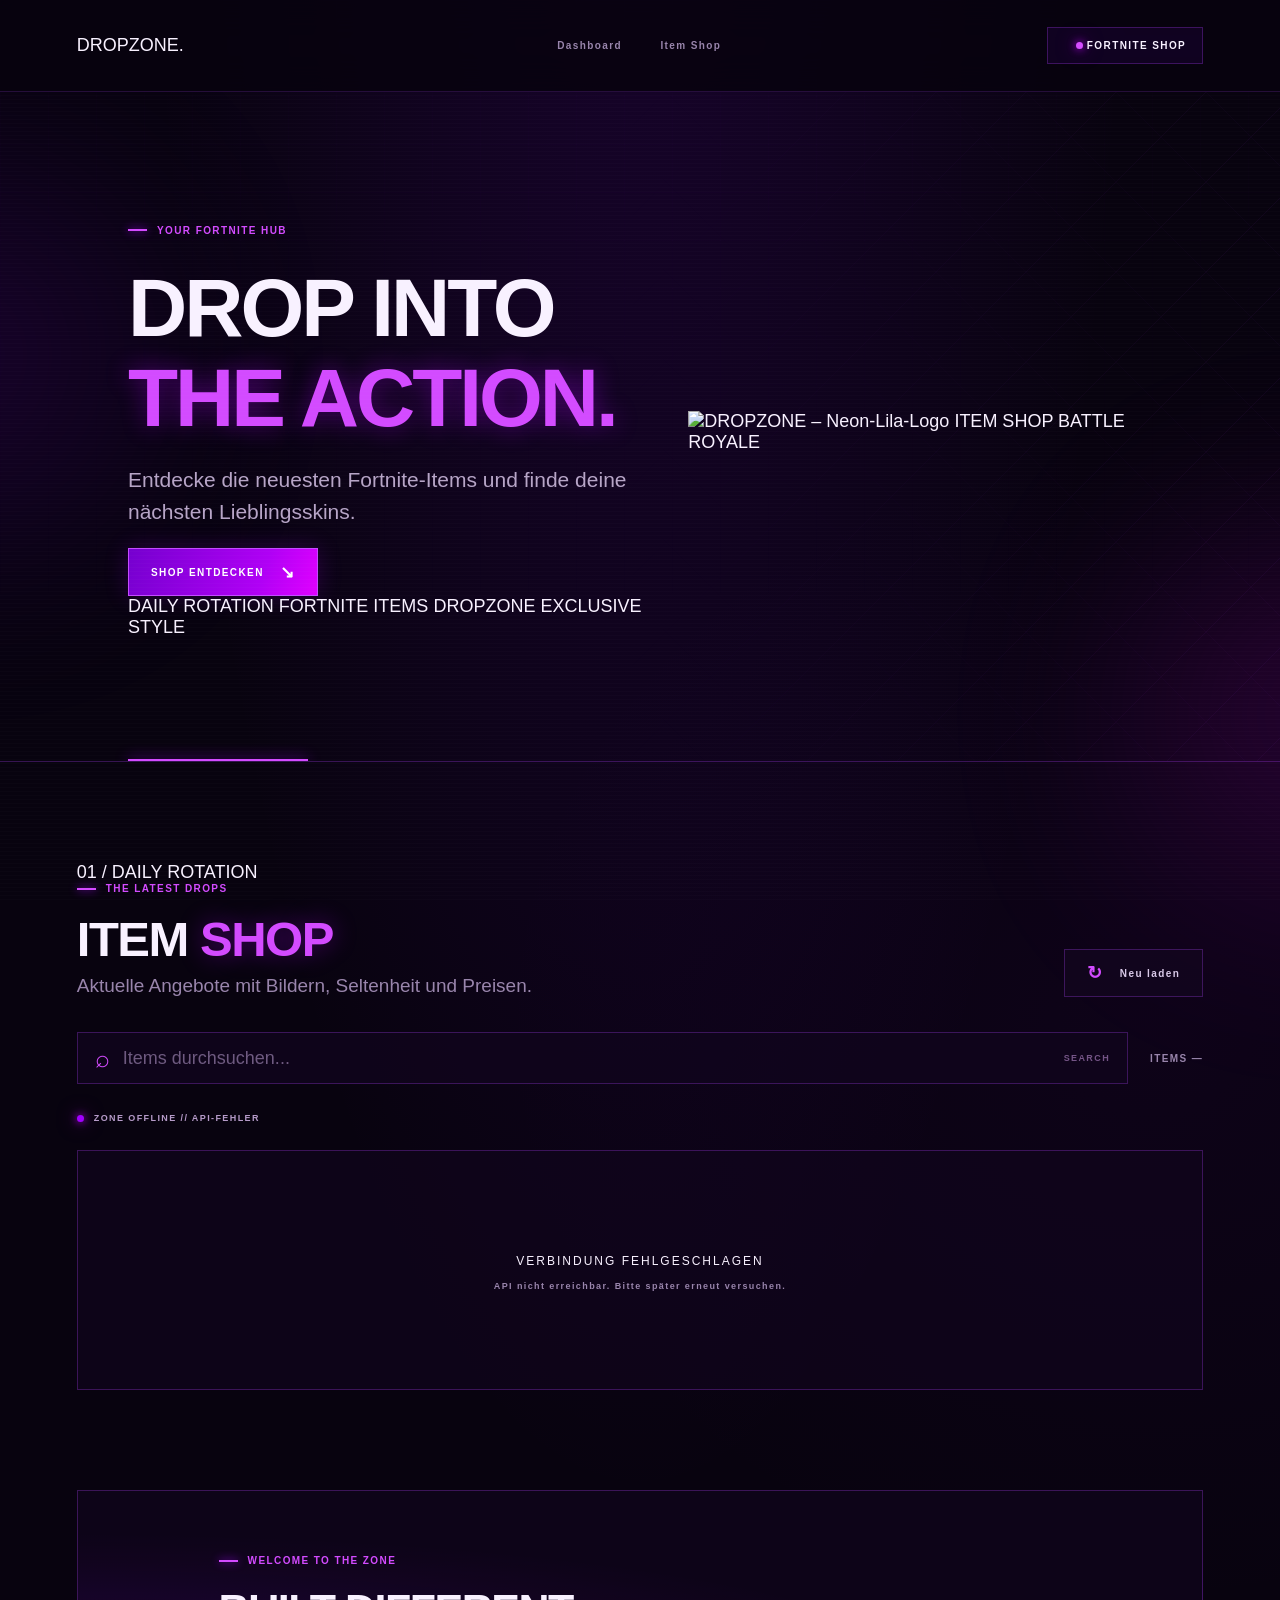
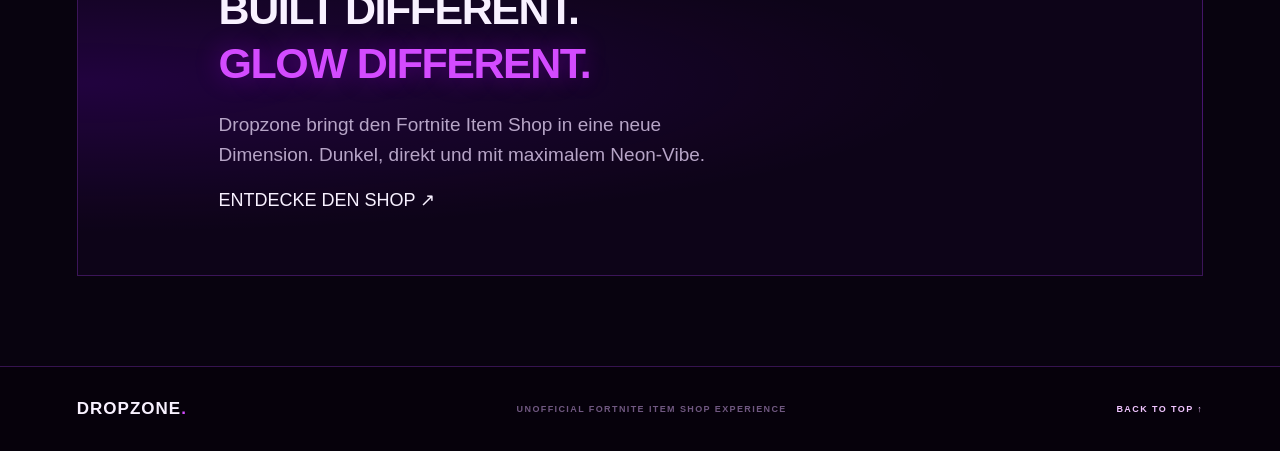
==== commit 638912fa: "Update index.html" ====
--- a/index.html
+++ b/index.html
@@ -2,13 +2,15 @@
 <html lang="de">
 <head>
   <meta charset="UTF-8">
-  <meta name="viewport" content="width=device-width, initial-scale=1.0">
-  <meta name="theme-color" content="#08030f">
-  <meta name="description" content="Dropzone – dein Fortnite Item Shop im Neon-Look.">
+  <meta name="viewport" content="width=device-width, initial-scale=1">
+  <meta name="theme-color" content="#050208">
+  <meta name="description" content="DROPZONE – Fortnite Item Shop im Neon-Lila-Design.">
   <title>DROPZONE — Fortnite Item Shop</title>
+
   <link rel="preconnect" href="https://fonts.googleapis.com">
   <link rel="preconnect" href="https://fonts.gstatic.com" crossorigin>
   <link href="https://fonts.googleapis.com/css2?family=Orbitron:wght@400;500;600;700;800;900&family=Rajdhani:wght@400;500;600;700&display=swap" rel="stylesheet">
+
   <link rel="stylesheet" href="styles.css">
   <script src="app.js" defer></script>
 </head>
@@ -19,75 +21,98 @@
 
   <header class="site-header">
     <a class="brand" href="#" aria-label="Dropzone Startseite">
-      <img src="dropzone-logo.png" alt="DROPZONE Neon Logo" class="brand-logo">
+      <span class="brand-wordmark">DROPZONE<span>.</span></span>
     </a>
 
-    <nav class="main-nav">
-      <a href="#shop">ITEM SHOP</a>
-      <a href="#about">ÜBER DROPZONE</a>
+    <nav class="main-nav" aria-label="Hauptnavigation">
+      <a href="#dashboard">Dashboard</a>
+      <a href="#shop">Item Shop</a>
     </nav>
 
-    <a class="header-button" href="#shop">SHOP ÖFFNEN <span>↗</span></a>
+    <a class="header-button" href="#shop">
+      <span class="status-dot"></span> FORTNITE SHOP
+    </a>
   </header>
 
   <main>
-    <section class="hero">
+    <section class="hero" id="dashboard">
       <div class="hero-grid"></div>
+
       <div class="hero-content">
-        <div class="status-line">
-          <span class="status-dot"></span>
-          FORTNITE ITEM SHOP
-          <span class="status-separator">/</span>
-          LIVE
+        <div class="eyebrow">
+          <span></span> YOUR FORTNITE HUB
         </div>
 
-        <h1>ENTER THE<br><span>DROPZONE.</span></h1>
+        <h1>DROP INTO<br><span>THE ACTION.</span></h1>
+
         <p class="hero-description">
-          Dein Loot. Dein Style. Deine Zone.<br>
-          Entdecke die neuesten Items im Fortnite-Shop.
+          Entdecke die neuesten Fortnite-Items und finde deine nächsten Lieblingsskins.
         </p>
 
-        <div class="hero-actions">
-          <a class="button button-primary" href="#shop">SHOP ENTDECKEN <span>→</span></a>
-          <a class="button button-ghost" href="#about">MEHR ERFAHREN</a>
-        </div>
+        <a class="button button-primary" href="#shop">
+          SHOP ENTDECKEN <span>↘</span>
+        </a>
 
-        <div class="hero-meta">
-          <div><span class="meta-number">01</span><span class="meta-label">YOUR ZONE</span></div>
-          <div><span class="meta-number">02</span><span class="meta-label">YOUR LOOT</span></div>
-          <div><span class="meta-number">03</span><span class="meta-label">YOUR STYLE</span></div>
+        <div class="hero-tags">
+          <span>DAILY ROTATION</span>
+          <span>FORTNITE ITEMS</span>
+          <span>DROPZONE EXCLUSIVE STYLE</span>
         </div>
       </div>
 
-      <div class="hero-emblem" aria-hidden="true">
-        <div class="emblem-ring"></div>
-        <div class="emblem-core">D<span>↓</span></div>
-        <div class="emblem-caption">DROPZONE // EST. FOR GAMERS</div>
+      <div class="hero-art">
+        <div class="orbit orbit-one"></div>
+        <div class="orbit orbit-two"></div>
+
+        <div class="logo-glow"></div>
+
+        <img
+          class="hero-logo"
+          src="dropzone-logo.png"
+          alt="DROPZONE – Neon-Lila-Logo"
+          fetchpriority="high"
+        >
+
+        <span class="floating-tag tag-top">ITEM SHOP</span>
+        <span class="floating-tag tag-bottom">BATTLE ROYALE</span>
       </div>
 
-      <div class="hero-index">DZ<span> / </span>001</div>
       <div class="hero-bottom-line"></div>
     </section>
 
     <section class="shop-section" id="shop">
+      <div class="section-kicker">01 / DAILY ROTATION</div>
+
       <div class="section-heading">
         <div>
-          <div class="eyebrow"><span></span> DAILY ROTATION</div>
-          <h2>THE <span>ITEM SHOP</span></h2>
-          <p class="section-description">Was heute in der Zone auf dich wartet.</p>
+          <div class="eyebrow"><span></span> THE LATEST DROPS</div>
+          <h2>ITEM <span>SHOP</span></h2>
+          <p class="section-description">
+            Aktuelle Angebote mit Bildern, Seltenheit und Preisen.
+          </p>
         </div>
-        <button class="button button-ghost refresh-button" id="refresh-button" type="button">
-          <span class="refresh-icon">↻</span> SHOP AKTUALISIEREN
+
+        <button class="button button-ghost" id="refresh-button" type="button">
+          <span class="refresh-icon">↻</span> Neu laden
         </button>
       </div>
 
       <div class="shop-toolbar">
         <label class="search-box">
           <span class="search-icon">⌕</span>
-          <input id="search-input" type="search" placeholder="Items durchsuchen..." autocomplete="off">
+          <input
+            id="search-input"
+            type="search"
+            placeholder="Items durchsuchen..."
+            autocomplete="off"
+            aria-label="Items durchsuchen"
+          >
           <span class="search-hint">SEARCH</span>
         </label>
-        <div class="shop-count" id="shop-count">ITEMS <span>—</span></div>
+
+        <div class="shop-count" id="shop-count">
+          ITEMS <span>—</span>
+        </div>
       </div>
 
       <div class="shop-status" id="shop-status" role="status" aria-live="polite">
@@ -111,20 +136,26 @@
     </section>
 
     <section class="about-section" id="about">
-      <div class="about-mark">DZ<span>.</span></div>
+      <div class="about-logo">
+        <img src="dropzone-logo.png" alt="" loading="lazy">
+      </div>
+
       <div class="about-copy">
         <div class="eyebrow"><span></span> WELCOME TO THE ZONE</div>
         <h2>BUILT DIFFERENT.<br><span>GLOW DIFFERENT.</span></h2>
-        <p>Dropzone bringt den Fortnite Item Shop in eine neue Dimension. Dunkel, direkt und mit maximalem Neon-Vibe.</p>
+        <p>
+          Dropzone bringt den Fortnite Item Shop in eine neue Dimension.
+          Dunkel, direkt und mit maximalem Neon-Vibe.
+        </p>
+        <a class="text-link" href="#shop">ENTDECKE DEN SHOP <span>↗</span></a>
       </div>
-      <div class="about-decoration">DROP<br>INTO<br>THE VOID</div>
     </section>
   </main>
 
   <footer class="site-footer">
-    <a href="#" class="footer-brand">DROPZONE<span>.</span></a>
+    <a href="#dashboard" class="footer-brand">DROPZONE<span>.</span></a>
     <p>UNOFFICIAL FORTNITE ITEM SHOP EXPERIENCE</p>
-    <a href="#top" class="back-to-top" onclick="window.scrollTo({top:0,behavior:'smooth'});return false;">BACK TO TOP ↑</a>
+    <a href="#dashboard" class="back-to-top">BACK TO TOP ↑</a>
   </footer>
 </body>
 </html>
--- a/styles.css
+++ b/styles.css
@@ -1,4 +1,3 @@
-
 :root {
   --bg: #08030f;
   --bg-soft: #10071c;
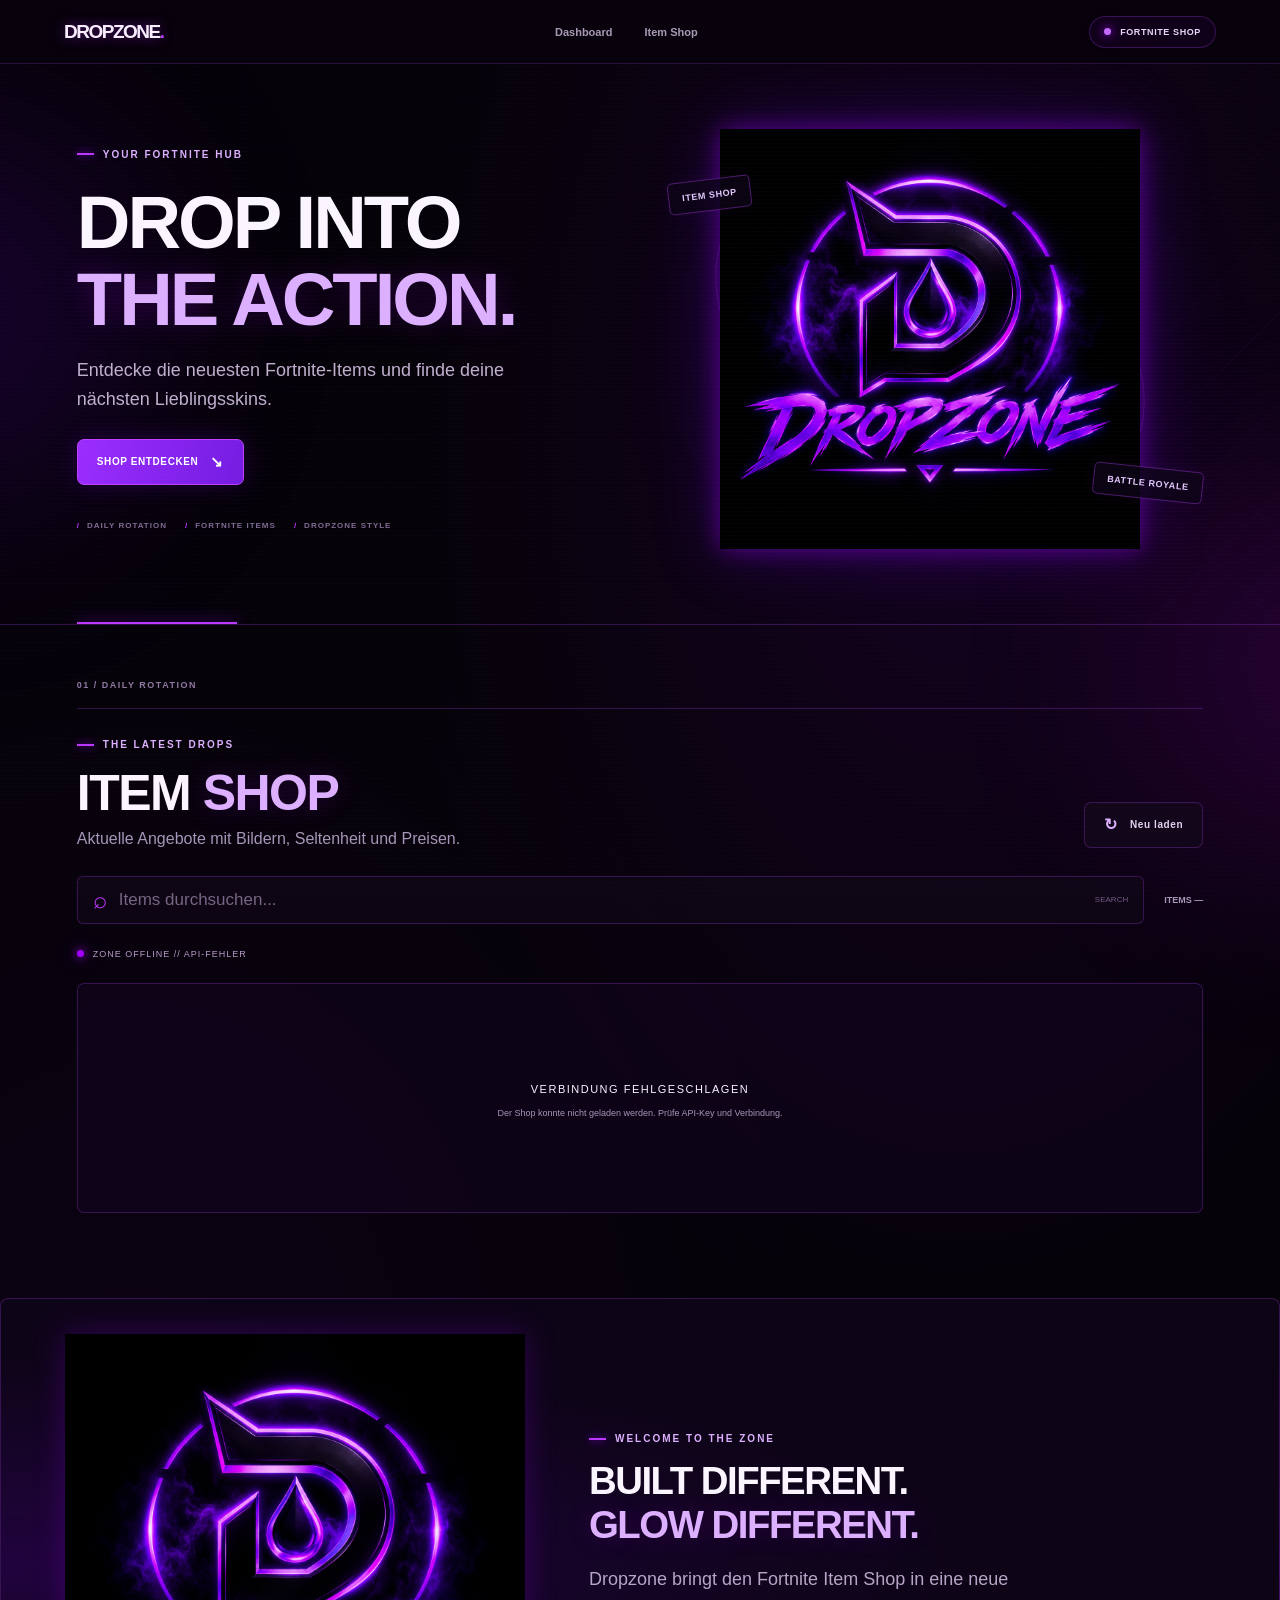
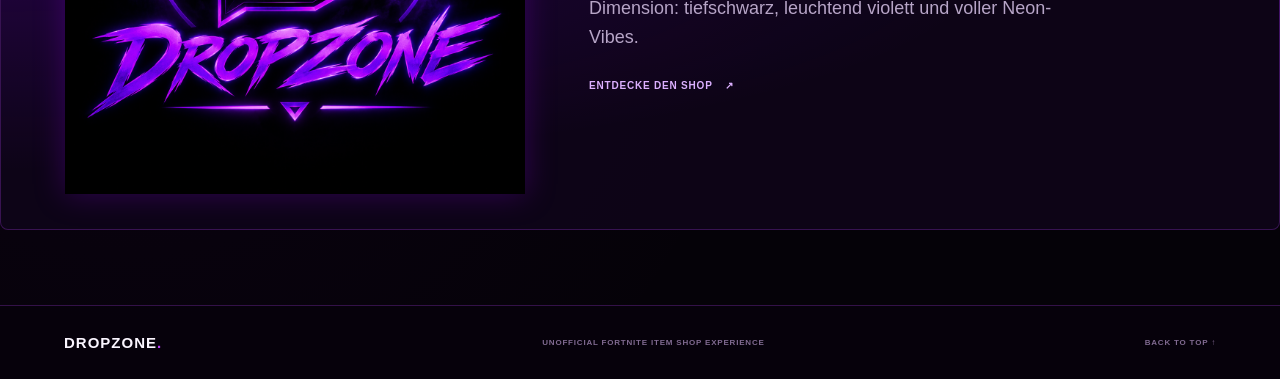
==== commit 3d1a46d9: "Update index.html" ====
--- a/index.html
+++ b/index.html
@@ -4,23 +4,24 @@
   <meta charset="UTF-8">
   <meta name="viewport" content="width=device-width, initial-scale=1">
   <meta name="theme-color" content="#050208">
-  <meta name="description" content="DROPZONE – Fortnite Item Shop im Neon-Lila-Design.">
+  <meta name="description" content="DROPZONE – Dein Fortnite Item Shop im Neon-Lila-Style.">
   <title>DROPZONE — Fortnite Item Shop</title>
 
   <link rel="preconnect" href="https://fonts.googleapis.com">
   <link rel="preconnect" href="https://fonts.gstatic.com" crossorigin>
   <link href="https://fonts.googleapis.com/css2?family=Orbitron:wght@400;500;600;700;800;900&family=Rajdhani:wght@400;500;600;700&display=swap" rel="stylesheet">
 
-  <link rel="stylesheet" href="styles.css">
-  <script src="app.js" defer></script>
+  <link rel="stylesheet" href="./styles.css">
+  <script src="./app.js" defer></script>
 </head>
+
 <body>
   <div class="ambient ambient-one"></div>
   <div class="ambient ambient-two"></div>
   <div class="scanlines"></div>
 
   <header class="site-header">
-    <a class="brand" href="#" aria-label="Dropzone Startseite">
+    <a class="brand" href="#dashboard" aria-label="DROPZONE Startseite">
       <span class="brand-wordmark">DROPZONE<span>.</span></span>
     </a>
 
@@ -30,7 +31,8 @@
     </nav>
 
     <a class="header-button" href="#shop">
-      <span class="status-dot"></span> FORTNITE SHOP
+      <span class="status-dot"></span>
+      FORTNITE SHOP
     </a>
   </header>
 
@@ -56,20 +58,19 @@
         <div class="hero-tags">
           <span>DAILY ROTATION</span>
           <span>FORTNITE ITEMS</span>
-          <span>DROPZONE EXCLUSIVE STYLE</span>
+          <span>DROPZONE STYLE</span>
         </div>
       </div>
 
       <div class="hero-art">
         <div class="orbit orbit-one"></div>
         <div class="orbit orbit-two"></div>
-
         <div class="logo-glow"></div>
 
         <img
           class="hero-logo"
-          src="dropzone-logo.png"
-          alt="DROPZONE – Neon-Lila-Logo"
+          src="./Neon-Dropzone-Emblem%20in%20Violett.png"
+          alt="DROPZONE Neon-Logo in Violett und Schwarz"
           fetchpriority="high"
         >
 
@@ -135,17 +136,21 @@
       </div>
     </section>
 
-    <section class="about-section" id="about">
+    <section class="about-section">
       <div class="about-logo">
-        <img src="dropzone-logo.png" alt="" loading="lazy">
+        <img
+          src="./Neon-Dropzone-Emblem%20in%20Violett.png"
+          alt="DROPZONE Logo"
+          loading="lazy"
+        >
       </div>
 
       <div class="about-copy">
         <div class="eyebrow"><span></span> WELCOME TO THE ZONE</div>
         <h2>BUILT DIFFERENT.<br><span>GLOW DIFFERENT.</span></h2>
         <p>
-          Dropzone bringt den Fortnite Item Shop in eine neue Dimension.
-          Dunkel, direkt und mit maximalem Neon-Vibe.
+          Dropzone bringt den Fortnite Item Shop in eine neue Dimension:
+          tiefschwarz, leuchtend violett und voller Neon-Vibes.
         </p>
         <a class="text-link" href="#shop">ENTDECKE DEN SHOP <span>↗</span></a>
       </div>
--- a/styles.css
+++ b/styles.css
@@ -1,17 +1,17 @@
 :root {
-  --bg: #08030f;
-  --bg-soft: #10071c;
-  --panel: rgba(20, 8, 36, .86);
-  --panel-hover: rgba(35, 10, 59, .94);
-  --purple: #a100ff;
-  --purple-bright: #d34bff;
-  --purple-light: #f0c4ff;
-  --pink: #ff35ef;
-  --text: #f8f1ff;
-  --muted: #9985ac;
-  --border: rgba(177, 65, 255, .28);
-  --font-display: "Orbitron", sans-serif;
-  --font-body: "Rajdhani", sans-serif;
+  --bg: #050208;
+  --bg-soft: #0b0611;
+  --panel: #100819;
+  --panel-hover: #190a27;
+  --purple: #8d00ff;
+  --purple-bright: #bd38ff;
+  --purple-light: #dcb0ff;
+  --pink: #fa32ff;
+  --text: #faf5ff;
+  --muted: #a696b8;
+  --border: rgba(183, 65, 255, .25);
+  --display: "Orbitron", sans-serif;
+  --body: "Rajdhani", sans-serif;
 }
 
 * {
@@ -20,19 +20,20 @@
 
 html {
   scroll-behavior: smooth;
-  scroll-padding-top: 90px;
+  scroll-padding-top: 85px;
 }
 
 body {
+  position: relative;
   margin: 0;
   min-height: 100vh;
   overflow-x: hidden;
   color: var(--text);
   background:
-    radial-gradient(ellipse at 50% -20%, rgba(113, 0, 210, .17), transparent 55%),
-    radial-gradient(ellipse at 90% 50%, rgba(83, 0, 135, .08), transparent 40%),
+    radial-gradient(ellipse at 75% 22%, rgba(103, 0, 164, .15), transparent 42%),
+    radial-gradient(ellipse at 10% 70%, rgba(94, 0, 155, .08), transparent 42%),
     var(--bg);
-  font-family: var(--font-body);
+  font-family: var(--body);
   font-size: 18px;
 }
 
@@ -42,10 +43,10 @@
   inset: 0;
   content: "";
   pointer-events: none;
-  opacity: .2;
+  opacity: .12;
   background-image:
-    linear-gradient(rgba(172, 70, 255, .08) 1px, transparent 1px),
-    linear-gradient(90deg, rgba(172, 70, 255, .08) 1px, transparent 1px);
+    linear-gradient(rgba(183, 65, 255, .12) 1px, transparent 1px),
+    linear-gradient(90deg, rgba(183, 65, 255, .12) 1px, transparent 1px);
   background-size: 48px 48px;
   mask-image: linear-gradient(to bottom, black, transparent 85%);
 }
@@ -61,8 +62,7 @@
 }
 
 button,
-a,
-input {
+a {
   -webkit-tap-highlight-color: transparent;
 }
 
@@ -74,31 +74,31 @@
 }
 
 ::selection {
-  color: #fff;
+  color: white;
   background: #8500d7;
 }
 
 .ambient {
   position: fixed;
   z-index: -1;
-  width: 350px;
-  height: 350px;
+  width: 360px;
+  height: 360px;
   border-radius: 50%;
   filter: blur(120px);
   pointer-events: none;
-  opacity: .15;
+  opacity: .18;
 }
 
 .ambient-one {
-  top: 20%;
-  left: -220px;
-  background: #8c00ff;
+  top: 15%;
+  left: -230px;
+  background: #8500ff;
 }
 
 .ambient-two {
-  top: 60%;
-  right: -220px;
-  background: #e500ff;
+  top: 55%;
+  right: -250px;
+  background: #d000ff;
 }
 
 .scanlines {
@@ -106,12 +106,12 @@
   z-index: 10;
   inset: 0;
   pointer-events: none;
-  opacity: .035;
+  opacity: .025;
   background: repeating-linear-gradient(
     to bottom,
     transparent 0,
     transparent 3px,
-    #fff 4px
+    white 4px
   );
 }
 
@@ -121,121 +121,65 @@
   display: flex;
   align-items: center;
   justify-content: space-between;
-  min-height: 92px;
-  padding: 12px clamp(20px, 6vw, 90px);
-  border-bottom: 1px solid rgba(172, 70, 255, .18);
-  background: rgba(8, 3, 15, .86);
+  min-height: 64px;
+  padding: 10px clamp(20px, 5vw, 90px);
+  border-bottom: 1px solid rgba(183, 65, 255, .2);
+  background: rgba(8, 3, 13, .91);
   backdrop-filter: blur(18px);
 }
 
-.brand {
-  display: flex;
-  align-items: center;
-  width: 155px;
-}
-
-.brand-logo {
-  display: block;
-  width: 100%;
-  max-height: 70px;
-  object-fit: contain;
-  filter: drop-shadow(0 0 10px rgba(166, 0, 255, .45));
-  transition: filter .25s ease, transform .25s ease;
-}
-
-.brand:hover .brand-logo {
-  filter: drop-shadow(0 0 17px rgba(211, 75, 255, .8));
-  transform: scale(1.03);
+.brand-wordmark {
+  color: #f8edff;
+  font-family: var(--display);
+  font-size: 19px;
+  font-weight: 900;
+  letter-spacing: -1.5px;
+  text-shadow: 0 0 14px rgba(190, 45, 255, .48);
+}
+
+.brand-wordmark span,
+.footer-brand span {
+  color: var(--purple-bright);
 }
 
 .main-nav {
   display: flex;
   align-items: center;
-  gap: clamp(18px, 3vw, 45px);
-}
-
-.main-nav a,
-.header-button,
-.button,
-.eyebrow,
-.status-line,
-.hero-meta,
-.hero-index,
-.shop-count,
-.search-hint,
-.shop-status,
-.loading-panel > span,
-.site-footer p,
-.back-to-top {
-  font-family: var(--font-display);
-  font-size: 10px;
+  gap: 32px;
+}
+
+.main-nav a {
+  color: #a99bb6;
+  font-family: var(--display);
+  font-size: 11px;
   font-weight: 700;
-  letter-spacing: 1.4px;
-}
-
-.main-nav a {
-  color: var(--muted);
-  transition: color .2s ease;
+  transition: color .2s, text-shadow .2s;
 }
 
 .main-nav a:hover {
-  color: var(--purple-light);
-  text-shadow: 0 0 12px var(--purple);
+  color: white;
+  text-shadow: 0 0 12px var(--purple-bright);
 }
 
 .header-button {
-  padding: 12px 16px;
+  display: flex;
+  align-items: center;
+  gap: 9px;
+  padding: 10px 14px;
   border: 1px solid var(--border);
-  background: rgba(111, 0, 255, .08);
-  transition: .25s ease;
-}
-
-.header-button span {
-  margin-left: 12px;
-  color: var(--purple-bright);
+  border-radius: 30px;
+  color: #e9d6f8;
+  font-family: var(--display);
+  font-size: 9px;
+  font-weight: 700;
+  letter-spacing: .6px;
+  background: rgba(91, 0, 143, .1);
+  transition: .2s ease;
 }
 
 .header-button:hover {
   border-color: var(--purple-bright);
-  background: rgba(111, 0, 255, .18);
-  box-shadow: 0 0 22px rgba(161, 0, 255, .15);
-}
-
-.hero {
-  position: relative;
-  display: flex;
-  align-items: center;
-  min-height: 670px;
-  padding: 100px clamp(24px, 10vw, 150px) 90px;
-  overflow: hidden;
-  border-bottom: 1px solid var(--border);
-}
-
-.hero-grid {
-  position: absolute;
-  top: 0;
-  right: 0;
-  width: 55%;
-  height: 100%;
-  opacity: .45;
-  background:
-    linear-gradient(135deg, transparent 49.8%, rgba(177, 65, 255, .12) 50%, transparent 50.2%),
-    linear-gradient(45deg, transparent 49.8%, rgba(177, 65, 255, .08) 50%, transparent 50.2%);
-  background-size: 90px 90px;
-  mask-image: linear-gradient(to left, black, transparent);
-}
-
-.hero-content {
-  position: relative;
-  z-index: 2;
-  width: min(620px, 100%);
-}
-
-.status-line {
-  display: flex;
-  align-items: center;
-  gap: 11px;
-  color: var(--purple-light);
+  box-shadow: 0 0 18px rgba(166, 0, 255, .2);
 }
 
 .status-dot {
@@ -244,53 +188,103 @@
   width: 7px;
   height: 7px;
   border-radius: 50%;
-  background: #d44cff;
-  box-shadow: 0 0 9px #c000ff, 0 0 20px rgba(192, 0, 255, .6);
-}
-
-.status-separator {
-  color: #58406e;
+  background: #c36aff;
+  box-shadow: 0 0 10px #a900ff, 0 0 20px rgba(169, 0, 255, .45);
+}
+
+.hero {
+  position: relative;
+  display: grid;
+  grid-template-columns: 1fr 1fr;
+  align-items: center;
+  gap: 35px;
+  max-width: 1500px;
+  min-height: 500px;
+  margin: 0 auto;
+  padding: 65px clamp(24px, 6vw, 90px) 75px;
+  overflow: hidden;
+  border-bottom: 1px solid var(--border);
+}
+
+.hero-grid {
+  position: absolute;
+  top: 0;
+  right: 0;
+  width: 65%;
+  height: 100%;
+  opacity: .4;
+  pointer-events: none;
+  background:
+    linear-gradient(135deg, transparent 49.8%, rgba(177, 65, 255, .12) 50%, transparent 50.2%),
+    linear-gradient(45deg, transparent 49.8%, rgba(177, 65, 255, .08) 50%, transparent 50.2%);
+  background-size: 90px 90px;
+  mask-image: linear-gradient(to left, black, transparent);
+}
+
+.hero-content {
+  position: relative;
+  z-index: 2;
+  max-width: 610px;
+}
+
+.eyebrow {
+  display: flex;
+  align-items: center;
+  gap: 9px;
+  color: var(--purple-light);
+  font-family: var(--display);
+  font-size: 10px;
+  font-weight: 800;
+  letter-spacing: 2px;
+}
+
+.eyebrow > span {
+  display: inline-block;
+  width: 17px;
+  height: 2px;
+  background: var(--purple-bright);
+  box-shadow: 0 0 9px var(--purple);
 }
 
 .hero h1 {
-  margin: 27px 0 20px;
-  font-family: var(--font-display);
-  font-size: clamp(42px, 6.5vw, 82px);
+  margin: 24px 0 18px;
+  font-family: var(--display);
+  font-size: clamp(39px, 5.8vw, 76px);
   font-weight: 900;
-  line-height: 1.1;
+  line-height: 1.04;
   letter-spacing: -3px;
 }
 
 .hero h1 span,
 .section-heading h2 span,
 .about-copy h2 span {
-  color: var(--purple-bright);
-  text-shadow: 0 0 25px rgba(177, 0, 255, .4);
+  color: var(--purple-light);
+  text-shadow: 0 0 26px rgba(177, 0, 255, .22);
 }
 
 .hero-description {
-  color: #b7a5c7;
-  font-size: 21px;
-  line-height: 1.5;
-}
-
-.hero-actions {
-  display: flex;
-  flex-wrap: wrap;
-  gap: 14px;
-  margin-top: 32px;
+  max-width: 450px;
+  margin: 0;
+  color: #c0b0ce;
+  font-size: 18px;
+  line-height: 1.6;
 }
 
 .button {
   display: inline-flex;
-  min-height: 48px;
+  min-height: 46px;
   align-items: center;
   justify-content: center;
-  gap: 16px;
-  padding: 0 22px;
+  gap: 12px;
+  padding: 0 19px;
   border: 1px solid var(--border);
+  border-radius: 7px;
   cursor: pointer;
-  transition: transform .2s ease, background .2s ease, box-shadow .2s ease;
+  font-family: var(--display);
+  font-size: 10px;
+  font-weight: 800;
+  letter-spacing: .6px;
+  transition: transform .2s, background .2s, box-shadow .2s, border-color .2s;
 }
 
 .button:hover {
@@ -298,246 +292,231 @@
 }
 
 .button-primary {
-  color: #fff;
-  border-color: #c34bff;
-  background: linear-gradient(110deg, #7500cf, #b000f5 70%, #e000ff);
-  box-shadow: 0 0 25px rgba(163, 0, 255, .2);
+  margin-top: 25px;
+  color: white;
+  border-color: #bc42ff;
+  background: linear-gradient(110deg, #9b2dff, #741ce0);
+  box-shadow: 0 0 24px rgba(142, 0, 255, .2);
 }
 
 .button-primary:hover {
-  box-shadow: 0 0 35px rgba(193, 0, 255, .45);
+  background: linear-gradient(110deg, #b74cff, #892aff);
+  box-shadow: 0 0 32px rgba(174, 0, 255, .4);
 }
 
 .button-primary span {
-  font-size: 17px;
+  font-size: 15px;
 }
 
 .button-ghost {
-  color: #d9c9e8;
-  background: rgba(19, 7, 31, .75);
+  flex-shrink: 0;
+  color: #e2d1f0;
+  background: rgba(19, 8, 28, .85);
 }
 
 .button-ghost:hover {
-  color: white;
   border-color: var(--purple-bright);
-  background: rgba(111, 0, 255, .13);
+  background: rgba(112, 0, 180, .18);
   box-shadow: 0 0 20px rgba(161, 0, 255, .12);
 }
 
-.hero-meta {
+.hero-tags {
   display: flex;
   flex-wrap: wrap;
-  gap: 35px;
-  margin-top: 60px;
-  padding-top: 22px;
-  border-top: 1px solid rgba(177, 65, 255, .22);
-}
-
-.hero-meta > div {
-  display: flex;
-  flex-direction: column;
-  gap: 7px;
-}
-
-.meta-number {
+  gap: 18px;
+  margin-top: 36px;
+  color: #806b93;
+  font-family: var(--display);
+  font-size: 8px;
+  font-weight: 700;
+  letter-spacing: 1px;
+}
+
+.hero-tags span::before {
+  content: "/";
+  margin-right: 7px;
   color: var(--purple-bright);
-  font-size: 16px;
-}
-
-.meta-label {
-  color: var(--muted);
+}
+
+.hero-art {
+  position: relative;
+  display: flex;
+  min-width: 0;
+  min-height: 360px;
+  align-items: center;
+  justify-content: center;
+  isolation: isolate;
+}
+
+.hero-logo {
+  position: relative;
+  z-index: 2;
+  display: block;
+  width: min(100%, 490px);
+  max-height: 420px;
+  object-fit: contain;
+  filter:
+    drop-shadow(0 0 12px rgba(157, 0, 255, .45))
+    drop-shadow(0 0 32px rgba(116, 0, 255, .24));
+  animation: logo-breathe 5s ease-in-out infinite;
+}
+
+.logo-glow {
+  position: absolute;
+  z-index: -1;
+  inset: 20%;
+  border-radius: 50%;
+  background: #8900ff;
+  filter: blur(90px);
+  opacity: .24;
+}
+
+.orbit {
+  position: absolute;
+  z-index: 1;
+  width: 72%;
+  aspect-ratio: 1;
+  border: 1px solid rgba(183, 65, 255, .22);
+  border-radius: 50%;
+  pointer-events: none;
+}
+
+.orbit-one {
+  transform: rotate(-20deg) scaleY(.7);
+}
+
+.orbit-two {
+  width: 85%;
+  transform: rotate(30deg) scaleY(.65);
+}
+
+.floating-tag {
+  position: absolute;
+  z-index: 3;
+  padding: 10px 13px;
+  border: 1px solid rgba(183, 65, 255, .38);
+  border-radius: 5px;
+  color: #e5caff;
+  background: rgba(14, 5, 24, .78);
+  font-family: var(--display);
   font-size: 9px;
-  letter-spacing: 1.2px;
-}
-
-.hero-emblem {
-  position: absolute;
-  top: 50%;
-  right: 8%;
-  display: flex;
-  width: min(330px, 28vw);
-  aspect-ratio: 1;
-  align-items: center;
-  justify-content: center;
-  transform: translateY(-53%);
-}
-
-.emblem-ring {
-  position: absolute;
-  inset: 0;
-  border: 1px solid rgba(187, 54, 255, .4);
-  border-radius: 50%;
-  box-shadow:
-    0 0 35px rgba(146, 0, 255, .13),
-    inset 0 0 35px rgba(146, 0, 255, .08);
-  animation: ring-pulse 5s ease-in-out infinite;
-}
-
-.emblem-ring::before,
-.emblem-ring::after {
-  position: absolute;
-  content: "";
-  inset: 15px;
-  border: 1px solid rgba(187, 54, 255, .25);
-  border-radius: 50%;
-}
-
-.emblem-ring::after {
-  inset: 35px;
-  border-style: dashed;
-  animation: ring-rotate 30s linear infinite;
-}
-
-.emblem-core {
-  display: flex;
-  align-items: center;
-  justify-content: center;
-  gap: 2px;
-  color: #180025;
-  font-family: var(--font-display);
-  font-size: clamp(90px, 13vw, 170px);
-  font-weight: 900;
-  font-style: italic;
-  text-shadow:
-    2px 2px 0 #d95aff,
-    -2px -2px 0 #8b00ff,
-    0 0 30px rgba(189, 0, 255, .9);
-  -webkit-text-stroke: 2px #d95aff;
-}
-
-.emblem-core span {
-  color: #f4baff;
-  font-size: .4em;
-  transform: translateY(20px);
-}
-
-.emblem-caption {
-  position: absolute;
-  bottom: -29px;
-  color: #87629d;
-  font-family: var(--font-display);
-  font-size: 8px;
-  letter-spacing: 2px;
-  white-space: nowrap;
-}
-
-.hero-index {
-  position: absolute;
-  right: 28px;
-  bottom: 30px;
-  color: #846294;
-}
-
-.hero-index span {
-  color: var(--purple-bright);
+  font-weight: 800;
+  letter-spacing: .6px;
+  box-shadow: 0 0 18px rgba(122, 0, 200, .08);
+}
+
+.tag-top {
+  top: 12%;
+  left: 2%;
+  transform: rotate(-7deg);
+}
+
+.tag-bottom {
+  right: 0;
+  bottom: 12%;
+  transform: rotate(6deg);
 }
 
 .hero-bottom-line {
   position: absolute;
   bottom: 0;
-  left: 10%;
-  width: 180px;
+  left: 6%;
+  width: 160px;
   height: 2px;
   background: var(--purple-bright);
-  box-shadow: 0 0 14px var(--purple);
+  box-shadow: 0 0 15px var(--purple);
 }
 
 .shop-section {
-  max-width: 1450px;
+  max-width: 1500px;
   margin: 0 auto;
-  padding: 100px clamp(22px, 6vw, 85px);
+  padding: 55px clamp(24px, 6vw, 90px) 85px;
+}
+
+.section-kicker {
+  padding-bottom: 18px;
+  border-bottom: 1px solid var(--border);
+  color: #8f78a2;
+  font-family: var(--display);
+  font-size: 9px;
+  font-weight: 700;
+  letter-spacing: 1.5px;
 }
 
 .section-heading {
   display: flex;
   align-items: flex-end;
   justify-content: space-between;
-  gap: 24px;
-}
-
-.eyebrow {
-  display: flex;
-  align-items: center;
-  gap: 10px;
-  color: var(--purple-bright);
-}
-
-.eyebrow > span {
-  display: inline-block;
-  width: 19px;
-  height: 2px;
-  background: var(--purple-bright);
-  box-shadow: 0 0 9px var(--purple);
+  gap: 25px;
+  padding-top: 30px;
 }
 
 .section-heading h2,
 .about-copy h2 {
-  margin: 17px 0 8px;
-  font-family: var(--font-display);
-  font-size: clamp(30px, 4vw, 49px);
+  margin: 15px 0 7px;
+  font-family: var(--display);
+  font-size: clamp(32px, 4vw, 50px);
   font-weight: 900;
+  line-height: 1.15;
   letter-spacing: -1.5px;
 }
 
 .section-description {
   margin: 0;
   color: var(--muted);
-  font-size: 19px;
-}
-
-.refresh-button {
-  flex-shrink: 0;
-  margin-bottom: 3px;
+  font-size: 16px;
 }
 
 .refresh-icon {
-  color: var(--purple-bright);
-  font-size: 18px;
+  color: var(--purple-light);
+  font-size: 16px;
 }
 
 .shop-toolbar {
   display: flex;
   align-items: center;
-  gap: 22px;
-  margin: 35px 0 20px;
+  gap: 20px;
+  margin: 28px 0 15px;
 }
 
 .search-box {
   display: flex;
   flex: 1;
   min-width: 0;
-  height: 52px;
-  align-items: center;
-  gap: 13px;
-  padding: 0 17px;
+  height: 48px;
+  align-items: center;
+  gap: 12px;
+  padding: 0 15px;
   border: 1px solid var(--border);
-  background: rgba(17, 6, 29, .8);
+  border-radius: 6px;
+  background: rgba(15, 7, 23, .8);
   transition: border-color .2s, box-shadow .2s;
 }
 
 .search-box:focus-within {
   border-color: var(--purple-bright);
-  box-shadow: 0 0 22px rgba(161, 0, 255, .14);
+  box-shadow: 0 0 22px rgba(161, 0, 255, .12);
 }
 
 .search-icon {
   color: var(--purple-bright);
-  font-size: 25px;
+  font-size: 24px;
 }
 
 .search-box input {
   width: 100%;
   min-width: 0;
-  padding: 12px 0;
+  padding: 10px 0;
   color: var(--text);
   border: 0;
   outline: none;
   background: transparent;
-  font-size: 18px;
+  font-family: var(--body);
+  font-size: 17px;
 }
 
 .search-box input::placeholder {
-  color: #6e5a80;
+  color: #766583;
 }
 
 .search-box input:focus-visible {
@@ -545,34 +524,40 @@
 }
 
 .search-hint {
-  color: #755587;
-  font-size: 9px;
+  color: #735a83;
+  font-family: var(--display);
+  font-size: 8px;
 }
 
 .shop-count {
   flex-shrink: 0;
   color: var(--muted);
+  font-family: var(--display);
+  font-size: 9px;
+  font-weight: 700;
 }
 
 .shop-count span {
   margin-left: 6px;
-  color: var(--purple-bright);
+  color: var(--purple-light);
 }
 
 .shop-status {
   display: flex;
   align-items: center;
-  gap: 10px;
-  min-height: 28px;
-  margin: 12px 0 18px;
-  color: #b69bc9;
+  gap: 9px;
+  min-height: 30px;
+  color: #b59bc9;
+  font-family: var(--display);
   font-size: 9px;
+  letter-spacing: 1px;
 }
 
 .shop-grid {
   display: grid;
   grid-template-columns: repeat(4, minmax(0, 1fr));
-  gap: 18px;
+  gap: 17px;
+  margin-top: 14px;
 }
 
 .item-card {
@@ -580,10 +565,11 @@
   min-width: 0;
   overflow: hidden;
   border: 1px solid rgba(166, 65, 255, .24);
+  border-radius: 7px;
   background:
-    linear-gradient(145deg, rgba(43, 12, 67, .48), transparent 55%),
-    var(--panel);
-  transition: border-color .25s ease, transform .25s ease, box-shadow .25s ease;
+    linear-gradient(145deg, rgba(43, 12, 67, .4), transparent 55%),
+    rgba(13, 6, 20, .92);
+  transition: border-color .25s, transform .25s, box-shadow .25s;
 }
 
 .item-card::before {
@@ -595,14 +581,13 @@
   height: 1px;
   content: "";
   background: linear-gradient(90deg, transparent, var(--purple-bright), transparent);
-  opacity: .7;
+  opacity: .8;
 }
 
 .item-card:hover {
-  z-index: 2;
   transform: translateY(-5px);
-  border-color: rgba(209, 87, 255, .75);
-  box-shadow: 0 10px 35px rgba(112, 0, 180, .19), 0 0 16px rgba(172, 0, 255, .08);
+  border-color: rgba(209, 87, 255, .8);
+  box-shadow: 0 10px 35px rgba(112, 0, 180, .18);
   background-color: var(--panel-hover);
 }
 
@@ -613,57 +598,24 @@
   object-fit: contain;
   padding: 12px;
   background:
-    radial-gradient(ellipse at 50% 70%, rgba(145, 0, 255, .18), transparent 65%),
+    radial-gradient(ellipse at 50% 70%, rgba(145, 0, 255, .17), transparent 65%),
     linear-gradient(135deg, rgba(28, 8, 45, .65), rgba(9, 3, 16, .6));
 }
 
 .item-card-content {
-  padding: 17px;
-  border-top: 1px solid rgba(166, 65, 255, .15);
-}
-
-.item-card h3 {
-  margin: 0 0 8px;
-  overflow-wrap: anywhere;
-  font-family: var(--font-display);
-  font-size: 13px;
-  font-weight: 700;
-  line-height: 1.5;
-}
-
-.item-card p {
-  margin: 0;
-  color: var(--muted);
-  font-size: 16px;
-}
-
-.item-card .item-price {
-  display: flex;
-  align-items: center;
-  justify-content: space-between;
-  gap: 8px;
-  margin-top: 15px;
-  padding-top: 12px;
-  border-top: 1px solid rgba(166, 65, 255, .15);
-  color: #e8c8ff;
-  font-family: var(--font-display);
-  font-size: 12px;
-  font-weight: 700;
-}
-
-.item-price span {
-  color: var(--purple-bright);
+  padding: 15px;
+  border-top: 1px solid rgba(166, 65, 255, .16);
 }
 
 .item-rarity {
   display: inline-flex;
   align-items: center;
   gap: 7px;
-  margin-bottom: 11px;
+  margin-bottom: 10px;
   color: var(--purple-light);
-  font-family: var(--font-display);
-  font-size: 9px;
-  letter-spacing: 1px;
+  font-family: var(--display);
+  font-size: 8px;
+  letter-spacing: .8px;
   text-transform: uppercase;
 }
 
@@ -676,58 +628,94 @@
   box-shadow: 0 0 8px var(--purple);
 }
 
+.item-card h3 {
+  margin: 0 0 7px;
+  overflow-wrap: anywhere;
+  font-family: var(--display);
+  font-size: 12px;
+  font-weight: 700;
+  line-height: 1.5;
+}
+
+.item-card p {
+  margin: 0;
+  color: var(--muted);
+  font-size: 15px;
+}
+
+.item-price {
+  display: flex;
+  align-items: center;
+  justify-content: space-between;
+  gap: 8px;
+  margin-top: 13px;
+  padding-top: 11px;
+  border-top: 1px solid rgba(166, 65, 255, .16);
+  color: #e8c8ff;
+  font-family: var(--display);
+  font-size: 10px;
+  font-weight: 700;
+}
+
+.item-price span {
+  color: var(--purple-bright);
+}
+
 .loading-panel {
   display: flex;
   grid-column: 1 / -1;
-  min-height: 240px;
+  min-height: 230px;
   flex-direction: column;
   align-items: center;
   justify-content: center;
   gap: 13px;
   border: 1px solid var(--border);
+  border-radius: 7px;
   background: rgba(18, 6, 30, .65);
 }
 
 .loading-ring {
-  width: 42px;
-  height: 42px;
+  width: 40px;
+  height: 40px;
   border: 2px solid rgba(177, 65, 255, .18);
   border-top-color: var(--purple-bright);
   border-right-color: var(--pink);
   border-radius: 50%;
   box-shadow: 0 0 20px rgba(177, 0, 255, .12);
-  animation: ring-rotate .8s linear infinite;
+  animation: rotate 1s linear infinite;
 }
 
 .loading-panel p {
   margin: 5px 0 0;
-  font-family: var(--font-display);
-  font-size: 12px;
-  letter-spacing: 2px;
+  font-family: var(--display);
+  font-size: 11px;
+  letter-spacing: 1.5px;
 }
 
 .loading-panel > span {
   color: var(--muted);
+  font-family: var(--display);
   font-size: 9px;
 }
 
 .empty-state {
-  padding: 70px 20px;
+  padding: 65px 20px;
   text-align: center;
   border: 1px solid var(--border);
+  border-radius: 7px;
   background: rgba(18, 6, 30, .65);
 }
 
 .empty-symbol {
   color: var(--purple-bright);
-  font-family: var(--font-display);
-  font-size: 40px;
+  font-family: var(--display);
+  font-size: 38px;
   text-shadow: 0 0 20px var(--purple);
 }
 
 .empty-state h3 {
-  font-family: var(--font-display);
-  font-size: 16px;
+  font-family: var(--display);
+  font-size: 15px;
 }
 
 .empty-state p {
@@ -739,62 +727,62 @@
 }
 
 .about-section {
-  position: relative;
-  display: flex;
-  align-items: center;
-  gap: clamp(25px, 6vw, 90px);
-  margin: 0 clamp(20px, 6vw, 85px) 90px;
-  padding: clamp(30px, 5vw, 70px);
+  display: flex;
+  align-items: center;
+  gap: clamp(25px, 5vw, 75px);
+  max-width: 1320px;
+  margin: 0 auto 75px;
+  padding: 35px clamp(24px, 5vw, 70px);
   overflow: hidden;
   border: 1px solid var(--border);
+  border-radius: 8px;
   background:
-    radial-gradient(ellipse at 0 50%, rgba(133, 0, 255, .17), transparent 55%),
+    radial-gradient(ellipse at 0 50%, rgba(133, 0, 255, .16), transparent 55%),
     rgba(16, 5, 27, .8);
 }
 
-.about-mark {
-  flex-shrink: 0;
-  color: transparent;
-  font-family: var(--font-display);
-  font-size: clamp(70px, 12vw, 150px);
-  font-weight: 900;
-  font-style: italic;
-  -webkit-text-stroke: 2px var(--purple-bright);
-  filter: drop-shadow(0 0 18px rgba(177, 0, 255, .4));
-}
-
-.about-mark span {
-  color: var(--purple-bright);
-  -webkit-text-stroke: 0;
+.about-logo {
+  flex: 0 1 40%;
+  min-width: 0;
+}
+
+.about-logo img {
+  display: block;
+  width: 100%;
+  height: auto;
+  filter: drop-shadow(0 0 15px rgba(150, 0, 255, .25));
 }
 
 .about-copy {
-  position: relative;
-  z-index: 1;
-  max-width: 540px;
+  flex: 1;
+  min-width: 0;
 }
 
 .about-copy h2 {
-  font-size: clamp(25px, 3.5vw, 43px);
-  line-height: 1.25;
+  font-size: clamp(24px, 3vw, 39px);
 }
 
 .about-copy p {
   max-width: 490px;
   color: #b7a5c7;
-  font-size: 19px;
+  font-size: 18px;
   line-height: 1.6;
 }
 
-.about-decoration {
-  margin-left: auto;
-  color: rgba(195, 88, 255, .18);
-  font-family: var(--font-display);
-  font-size: clamp(20px, 3vw, 38px);
-  font-weight: 900;
-  line-height: 1.4;
-  text-align: right;
-  transform: skewY(-8deg);
+.text-link {
+  display: inline-flex;
+  gap: 12px;
+  margin-top: 10px;
+  color: var(--purple-light);
+  font-family: var(--display);
+  font-size: 10px;
+  font-weight: 800;
+  letter-spacing: .8px;
+}
+
+.text-link:hover {
+  color: white;
+  text-shadow: 0 0 12px var(--purple);
 }
 
 .site-footer {
@@ -802,89 +790,91 @@
   align-items: center;
   justify-content: space-between;
   gap: 20px;
-  padding: 28px clamp(20px, 6vw, 85px);
+  padding: 24px clamp(20px, 5vw, 90px);
   border-top: 1px solid var(--border);
-  background: rgba(7, 2, 12, .9);
+  background: rgba(7, 2, 12, .92);
 }
 
 .footer-brand {
-  font-family: var(--font-display);
-  font-size: 17px;
+  font-family: var(--display);
+  font-size: 15px;
   font-weight: 900;
   letter-spacing: 1px;
 }
 
-.footer-brand span {
-  color: var(--purple-bright);
-}
-
-.site-footer p {
-  color: #705881;
-  font-size: 9px;
-  text-align: center;
-}
-
+.site-footer p,
 .back-to-top {
+  color: #806a91;
+  font-family: var(--display);
+  font-size: 8px;
+  font-weight: 700;
+  letter-spacing: .8px;
+}
+
+.back-to-top:hover {
   color: var(--purple-light);
-  font-size: 9px;
-}
-
-.back-to-top:hover {
-  color: white;
-  text-shadow: 0 0 10px var(--purple);
-}
-
-@keyframes ring-rotate {
+}
+
+@keyframes rotate {
   to { transform: rotate(360deg); }
 }
 
-@keyframes ring-pulse {
-  0%, 100% { opacity: .7; }
-  50% { opacity: 1; }
+@keyframes logo-breathe {
+  0%, 100% {
+    filter:
+      drop-shadow(0 0 12px rgba(157, 0, 255, .4))
+      drop-shadow(0 0 30px rgba(116, 0, 255, .2));
+  }
+  50% {
+    filter:
+      drop-shadow(0 0 18px rgba(190, 0, 255, .65))
+      drop-shadow(0 0 42px rgba(116, 0, 255, .3));
+  }
 }
 
 @media (min-width: 1500px) {
   .hero {
-    padding-left: max(150px, calc((100vw - 1200px) / 2));
-  }
-}
-
-@media (max-width: 1050px) {
+    padding-right: 90px;
+    padding-left: 90px;
+  }
+}
+
+@media (max-width: 1000px) {
   .hero {
-    min-height: 600px;
-  }
-
-  .hero-emblem {
-    right: 4%;
-    width: 260px;
-    opacity: .65;
-  }
-
-  .hero-content {
-    width: 65%;
+    gap: 15px;
+    min-height: 460px;
+  }
+
+  .hero h1 {
+    font-size: clamp(38px, 5.4vw, 60px);
+  }
+
+  .hero-art {
+    min-height: 300px;
+  }
+
+  .floating-tag {
+    font-size: 8px;
   }
 
   .shop-grid {
     grid-template-columns: repeat(3, minmax(0, 1fr));
   }
 
-  .about-decoration {
-    display: none;
+  .about-section {
+    margin-right: 24px;
+    margin-left: 24px;
   }
 }
 
 @media (max-width: 700px) {
   .site-header {
-    min-height: 75px;
-    padding: 10px 18px;
-  }
-
-  .brand {
-    width: 115px;
-  }
-
-  .brand-logo {
-    max-height: 52px;
+    min-height: 62px;
+    padding: 10px 16px;
+  }
+
+  .brand-wordmark {
+    font-size: 15px;
   }
 
   .main-nav {
@@ -892,84 +882,85 @@
   }
 
   .main-nav a {
-    font-size: 8px;
-    letter-spacing: .6px;
-  }
-
-  .main-nav a:nth-child(2) {
-    display: none;
+    font-size: 9px;
   }
 
   .header-button {
-    padding: 10px;
-    font-size: 8px;
-    letter-spacing: .5px;
-  }
-
-  .header-button span {
-    margin-left: 4px;
+    gap: 6px;
+    padding: 8px 9px;
+    font-size: 7px;
   }
 
   .hero {
-    min-height: 600px;
-    padding: 75px 23px 60px;
+    display: flex;
+    flex-direction: column;
+    align-items: stretch;
+    gap: 10px;
+    padding: 52px 22px 38px;
   }
 
   .hero-content {
+    max-width: none;
+  }
+
+  .hero h1 {
+    font-size: clamp(39px, 10vw, 64px);
+    letter-spacing: -2px;
+  }
+
+  .hero-description {
+    max-width: 460px;
+    font-size: 17px;
+  }
+
+  .hero-tags {
+    gap: 12px;
+    margin-top: 25px;
+    font-size: 7px;
+  }
+
+  .hero-art {
+    min-height: 0;
+    margin: 15px auto 5px;
     width: 100%;
-  }
-
-  .hero h1 {
-    font-size: clamp(42px, 10vw, 68px);
-    letter-spacing: -2px;
-  }
-
-  .hero-description {
-    font-size: 19px;
-  }
-
-  .hero-emblem {
-    top: 70px;
-    right: -65px;
-    width: 190px;
-    opacity: .2;
-    transform: none;
-  }
-
-  .emblem-caption {
-    display: none;
-  }
-
-  .hero-meta {
-    gap: 20px;
-    margin-top: 45px;
-  }
-
-  .meta-label {
-    font-size: 8px;
+    max-width: 480px;
+    aspect-ratio: 1.15;
+  }
+
+  .hero-logo {
+    width: 100%;
+    max-height: none;
+  }
+
+  .tag-top {
+    top: 8%;
+    left: 0;
+  }
+
+  .tag-bottom {
+    right: 0;
+    bottom: 8%;
   }
 
   .shop-section {
-    padding: 70px 18px;
+    padding: 45px 18px 60px;
   }
 
   .section-heading {
     align-items: flex-start;
     flex-direction: column;
+    gap: 18px;
+    padding-top: 25px;
   }
 
   .section-heading h2 {
-    font-size: 32px;
-  }
-
-  .refresh-button {
-    min-height: 42px;
+    font-size: 34px;
   }
 
   .shop-toolbar {
     align-items: stretch;
     flex-direction: column;
-    gap: 13px;
+    gap: 12px;
   }
 
   .shop-count {
@@ -982,33 +973,35 @@
   }
 
   .item-card-content {
-    padding: 12px;
+    padding: 11px;
   }
 
   .item-card h3 {
-    font-size: 11px;
+    font-size: 10px;
   }
 
   .item-card p {
-    font-size: 14px;
-  }
-
-  .item-card .item-price {
-    font-size: 10px;
+    font-size: 13px;
+  }
+
+  .item-price {
+    font-size: 9px;
   }
 
   .about-section {
-    gap: 20px;
-    margin: 0 18px 60px;
-    padding: 25px 20px;
-  }
-
-  .about-mark {
-    font-size: 65px;
+    flex-direction: column;
+    gap: 10px;
+    margin: 0 18px 50px;
+    padding: 22px;
+  }
+
+  .about-logo {
+    width: 100%;
+    max-width: 400px;
   }
 
   .about-copy h2 {
-    font-size: 24px;
+    font-size: 26px;
   }
 
   .about-copy p {
@@ -1018,22 +1011,26 @@
   .site-footer {
     align-items: flex-start;
     flex-direction: column;
-    gap: 13px;
-    padding: 25px 20px;
-  }
-
-  .site-footer p {
-    text-align: left;
-  }
-}
-
-@media (max-width: 380px) {
+    gap: 12px;
+    padding: 24px 20px;
+  }
+}
+
+@media (max-width: 390px) {
   .main-nav {
-    display: none;
-  }
-
-  .hero-actions .button {
-    width: 100%;
+    gap: 9px;
+  }
+
+  .main-nav a {
+    font-size: 8px;
+  }
+
+  .header-button {
+    font-size: 6px;
+  }
+
+  .hero h1 {
+    font-size: 36px;
   }
 
   .shop-grid {
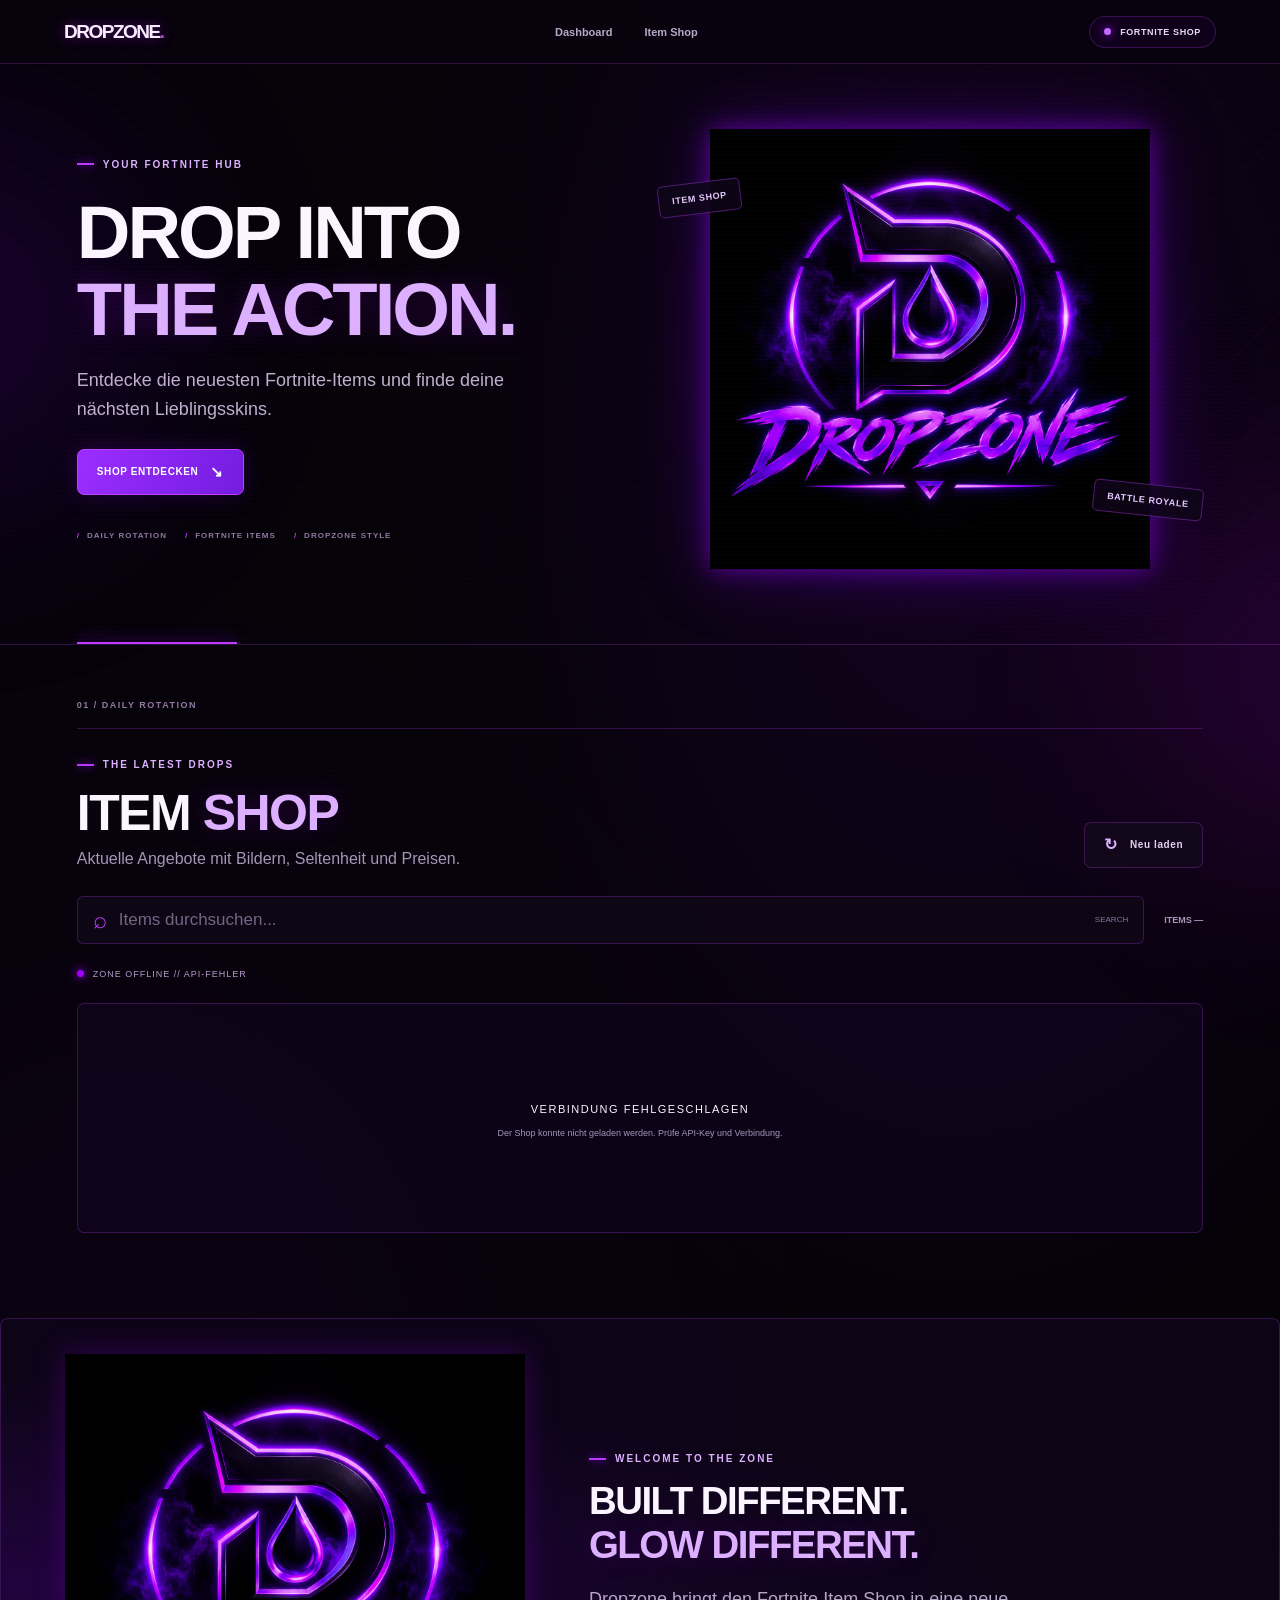
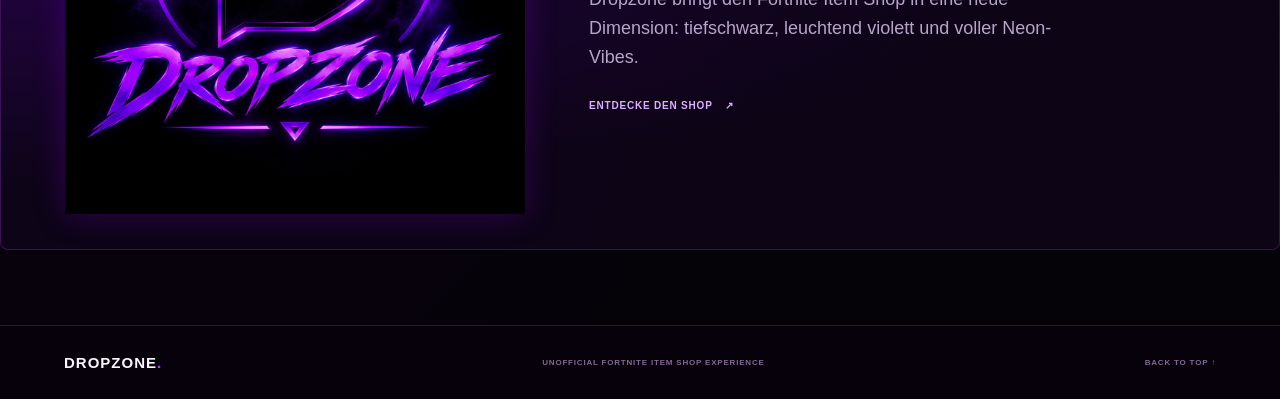
==== commit f68e32f1: "Update index.html" ====
--- a/index.html
+++ b/index.html
@@ -1,3 +1,4 @@
+
 <!DOCTYPE html>
 <html lang="de">
 <head>
--- a/styles.css
+++ b/styles.css
@@ -1,6 +1,6 @@
+
 :root {
   --bg: #050208;
-  --bg-soft: #0b0611;
   --panel: #100819;
   --panel-hover: #190a27;
   --purple: #8d00ff;
@@ -116,7 +116,8 @@
 }
 
 .site-header {
-  position: relative;
+  position: sticky;
+  top: 0;
   z-index: 20;
   display: flex;
   align-items: center;
@@ -124,7 +125,7 @@
   min-height: 64px;
   padding: 10px clamp(20px, 5vw, 90px);
   border-bottom: 1px solid rgba(183, 65, 255, .2);
-  background: rgba(8, 3, 13, .91);
+  background: rgba(8, 3, 13, .94);
   backdrop-filter: blur(18px);
 }
 
@@ -149,7 +150,7 @@
 }
 
 .main-nav a {
-  color: #a99bb6;
+  color: #b9a8c8;
   font-family: var(--display);
   font-size: 11px;
   font-weight: 700;
@@ -162,18 +163,18 @@
 }
 
 .header-button {
-  display: flex;
+  display: inline-flex;
   align-items: center;
   gap: 9px;
   padding: 10px 14px;
   border: 1px solid var(--border);
   border-radius: 30px;
   color: #e9d6f8;
+  background: rgba(91, 0, 143, .1);
   font-family: var(--display);
   font-size: 9px;
   font-weight: 700;
   letter-spacing: .6px;
-  background: rgba(91, 0, 143, .1);
   transition: .2s ease;
 }
 
@@ -199,7 +200,7 @@
   align-items: center;
   gap: 35px;
   max-width: 1500px;
-  min-height: 500px;
+  min-height: 510px;
   margin: 0 auto;
   padding: 65px clamp(24px, 6vw, 90px) 75px;
   overflow: hidden;
@@ -320,12 +321,17 @@
   box-shadow: 0 0 20px rgba(161, 0, 255, .12);
 }
 
+.button:disabled {
+  cursor: wait;
+  opacity: .6;
+}
+
 .hero-tags {
   display: flex;
   flex-wrap: wrap;
   gap: 18px;
   margin-top: 36px;
-  color: #806b93;
+  color: #8f79a0;
   font-family: var(--display);
   font-size: 8px;
   font-weight: 700;
@@ -352,12 +358,12 @@
   position: relative;
   z-index: 2;
   display: block;
-  width: min(100%, 490px);
-  max-height: 420px;
+  width: min(100%, 520px);
+  max-height: 440px;
   object-fit: contain;
   filter:
-    drop-shadow(0 0 12px rgba(157, 0, 255, .45))
-    drop-shadow(0 0 32px rgba(116, 0, 255, .24));
+    drop-shadow(0 0 12px rgba(157, 0, 255, .5))
+    drop-shadow(0 0 32px rgba(116, 0, 255, .28));
   animation: logo-breathe 5s ease-in-out infinite;
 }
 
@@ -368,7 +374,7 @@
   border-radius: 50%;
   background: #8900ff;
   filter: blur(90px);
-  opacity: .24;
+  opacity: .25;
 }
 
 .orbit {
@@ -397,17 +403,16 @@
   border: 1px solid rgba(183, 65, 255, .38);
   border-radius: 5px;
   color: #e5caff;
-  background: rgba(14, 5, 24, .78);
+  background: rgba(14, 5, 24, .86);
   font-family: var(--display);
   font-size: 9px;
   font-weight: 800;
   letter-spacing: .6px;
-  box-shadow: 0 0 18px rgba(122, 0, 200, .08);
 }
 
 .tag-top {
   top: 12%;
-  left: 2%;
+  left: 0;
   transform: rotate(-7deg);
 }
 
@@ -483,13 +488,13 @@
   display: flex;
   flex: 1;
   min-width: 0;
-  height: 48px;
+  min-height: 48px;
   align-items: center;
   gap: 12px;
   padding: 0 15px;
   border: 1px solid var(--border);
   border-radius: 6px;
-  background: rgba(15, 7, 23, .8);
+  background: rgba(15, 7, 23, .9);
   transition: border-color .2s, box-shadow .2s;
 }
 
@@ -524,7 +529,7 @@
 }
 
 .search-hint {
-  color: #735a83;
+  color: #8e74a1;
   font-family: var(--display);
   font-size: 8px;
 }
@@ -816,7 +821,9 @@
 }
 
 @keyframes rotate {
-  to { transform: rotate(360deg); }
+  to {
+    transform: rotate(360deg);
+  }
 }
 
 @keyframes logo-breathe {
@@ -832,13 +839,6 @@
   }
 }
 
-@media (min-width: 1500px) {
-  .hero {
-    padding-right: 90px;
-    padding-left: 90px;
-  }
-}
-
 @media (max-width: 1000px) {
   .hero {
     gap: 15px;
@@ -851,10 +851,6 @@
 
   .hero-art {
     min-height: 300px;
-  }
-
-  .floating-tag {
-    font-size: 8px;
   }
 
   .shop-grid {
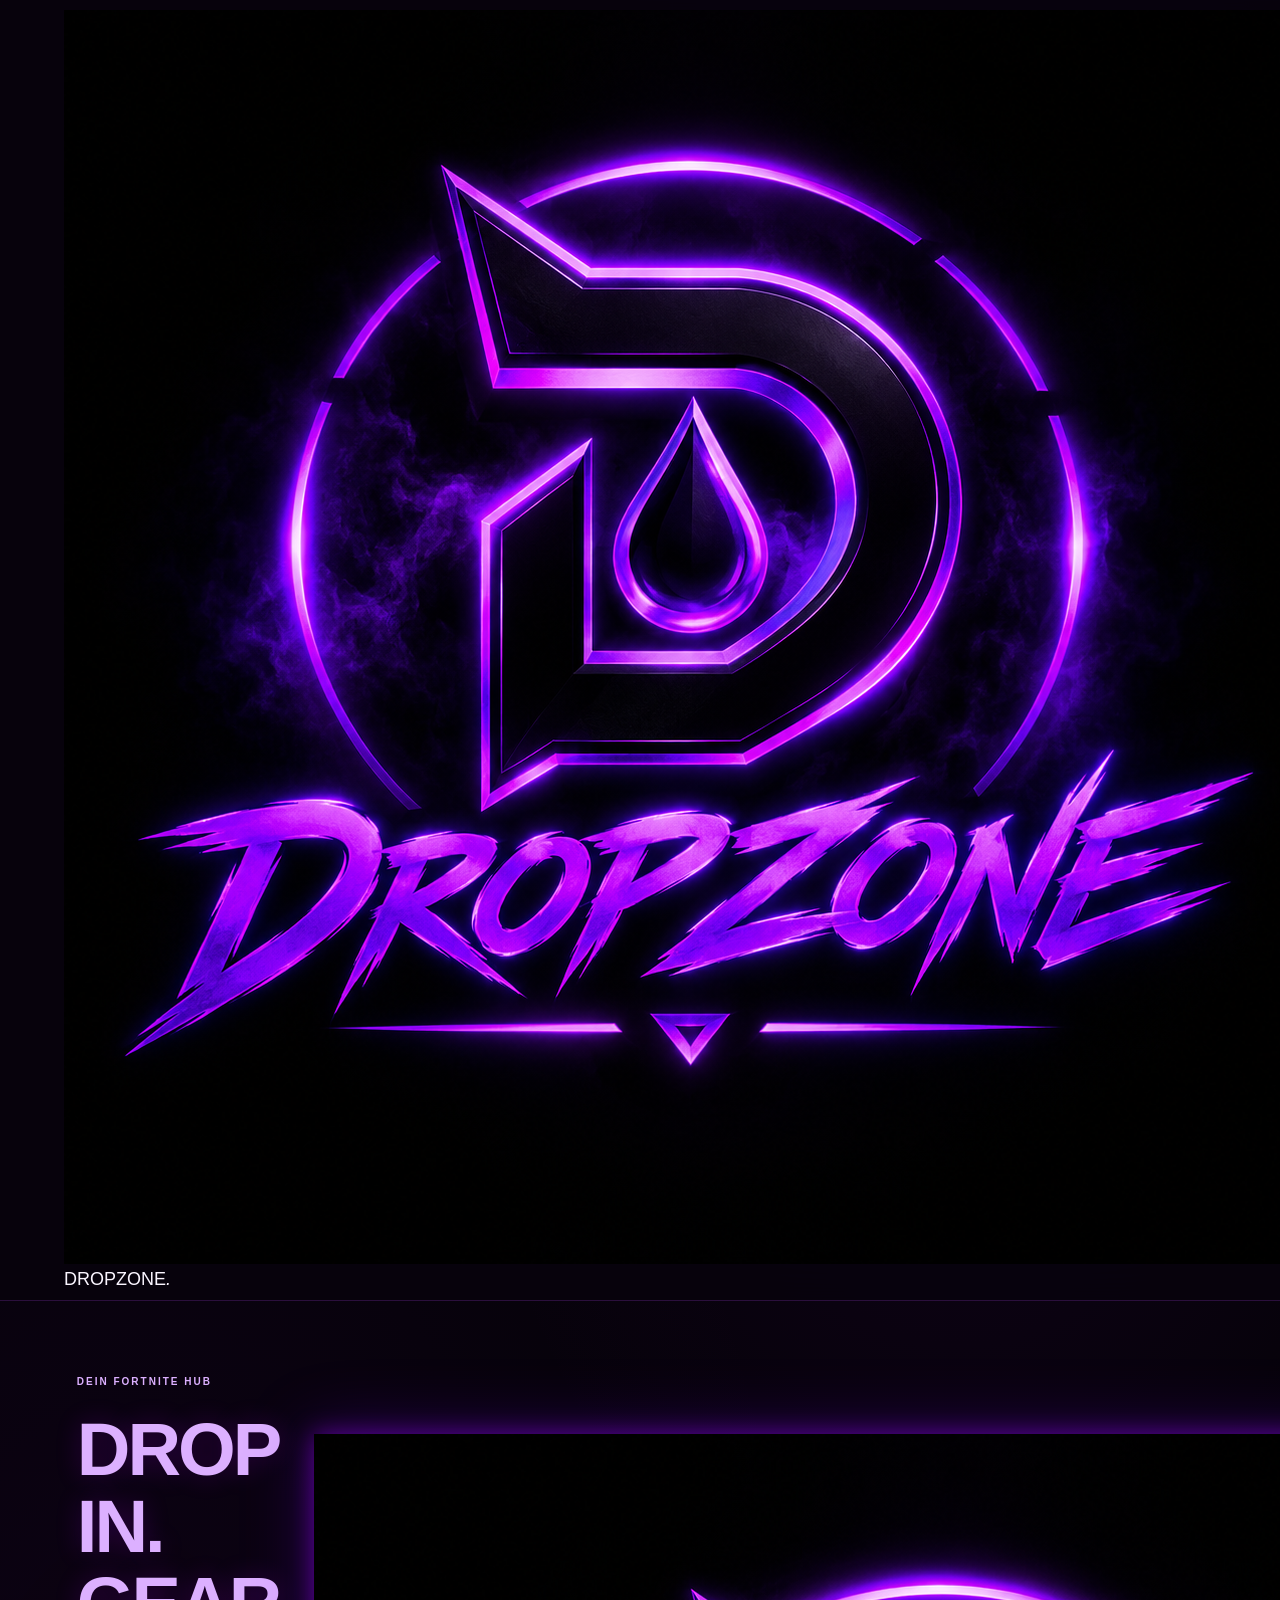
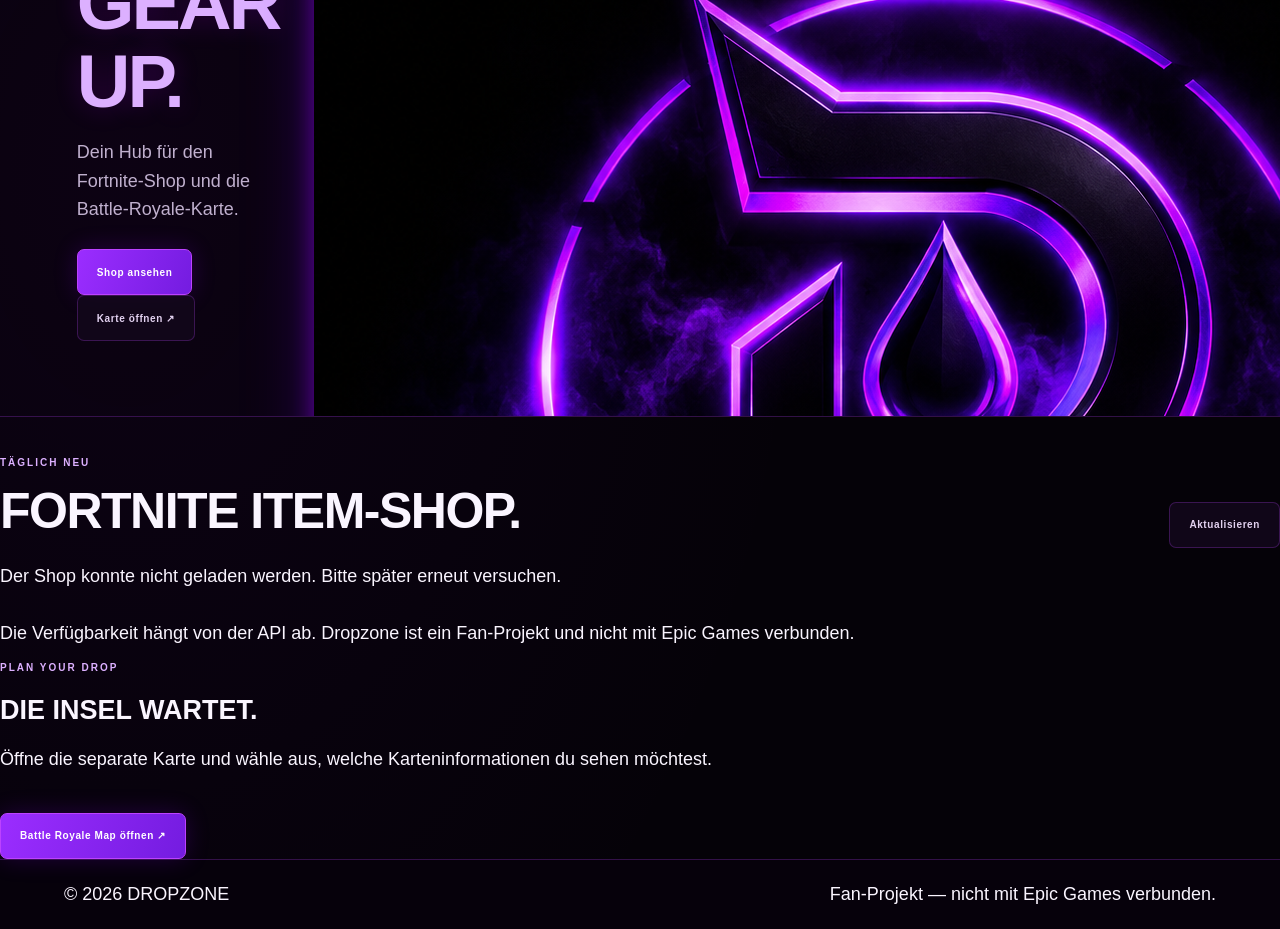
==== commit 018c5b22: "Update index.html" ====
--- a/index.html
+++ b/index.html
@@ -1,167 +1,78 @@
-
-<!DOCTYPE html>
+<!doctype html>
 <html lang="de">
 <head>
-  <meta charset="UTF-8">
+  <meta charset="utf-8">
   <meta name="viewport" content="width=device-width, initial-scale=1">
-  <meta name="theme-color" content="#050208">
-  <meta name="description" content="DROPZONE – Dein Fortnite Item Shop im Neon-Lila-Style.">
-  <title>DROPZONE — Fortnite Item Shop</title>
-
-  <link rel="preconnect" href="https://fonts.googleapis.com">
-  <link rel="preconnect" href="https://fonts.gstatic.com" crossorigin>
-  <link href="https://fonts.googleapis.com/css2?family=Orbitron:wght@400;500;600;700;800;900&family=Rajdhani:wght@400;500;600;700&display=swap" rel="stylesheet">
-
-  <link rel="stylesheet" href="./styles.css">
-  <script src="./app.js" defer></script>
+  <meta name="theme-color" content="#090611">
+  <title>DROPZONE — Fortnite Shop & News</title>
+  <link rel="stylesheet" href="styles.css">
+  <script src="app.js" defer></script>
 </head>
-
 <body>
-  <div class="ambient ambient-one"></div>
-  <div class="ambient ambient-two"></div>
-  <div class="scanlines"></div>
-
   <header class="site-header">
-    <a class="brand" href="#dashboard" aria-label="DROPZONE Startseite">
-      <span class="brand-wordmark">DROPZONE<span>.</span></span>
+    <a class="brand" href="index.html" aria-label="Dropzone Startseite">
+      <img src="Neon-Dropzone-Emblem%20in%20Violett.png" alt="" class="brand-mark"
+           onerror="this.style.display='none'">
+      <span>DROP<span class="accent">ZONE</span><i>.</i></span>
     </a>
-
-    <nav class="main-nav" aria-label="Hauptnavigation">
-      <a href="#dashboard">Dashboard</a>
-      <a href="#shop">Item Shop</a>
+    <nav class="main-nav">
+      <a class="active" href="index.html" data-i18n="navHome">Startseite</a>
+      <a href="map.html" data-i18n="navMap">Battle Royale Map</a>
+      <a href="#shop" data-i18n="navShop">Item-Shop</a>
     </nav>
-
-    <a class="header-button" href="#shop">
-      <span class="status-dot"></span>
-      FORTNITE SHOP
-    </a>
+    <label class="language-control">
+      <span class="sr-only" data-i18n="languageLabel">Sprache</span>
+      <select id="languageSelect" aria-label="Language">
+        <option value="de">🇩🇪 Deutsch</option>
+        <option value="en">🇬🇧 English</option>
+      </select>
+    </label>
   </header>
 
   <main>
-    <section class="hero" id="dashboard">
-      <div class="hero-grid"></div>
-
-      <div class="hero-content">
-        <div class="eyebrow">
-          <span></span> YOUR FORTNITE HUB
-        </div>
-
-        <h1>DROP INTO<br><span>THE ACTION.</span></h1>
-
-        <p class="hero-description">
-          Entdecke die neuesten Fortnite-Items und finde deine nächsten Lieblingsskins.
-        </p>
-
-        <a class="button button-primary" href="#shop">
-          SHOP ENTDECKEN <span>↘</span>
-        </a>
-
-        <div class="hero-tags">
-          <span>DAILY ROTATION</span>
-          <span>FORTNITE ITEMS</span>
-          <span>DROPZONE STYLE</span>
+    <section class="hero">
+      <div class="hero-copy">
+        <p class="eyebrow" data-i18n="heroEyebrow">DEIN FORTNITE HUB</p>
+        <h1><span data-i18n="heroLine1">DROP IN.</span><br><span class="accent" data-i18n="heroLine2">GEAR UP.</span></h1>
+        <p class="hero-description" data-i18n="heroText">Dein Hub für den Fortnite-Shop und die Battle-Royale-Karte.</p>
+        <div class="hero-actions">
+          <a class="button button-primary" href="#shop" data-i18n="heroShop">Shop ansehen</a>
+          <a class="button button-ghost" href="map.html" data-i18n="heroMap">Karte öffnen ↗</a>
         </div>
       </div>
-
-      <div class="hero-art">
-        <div class="orbit orbit-one"></div>
-        <div class="orbit orbit-two"></div>
-        <div class="logo-glow"></div>
-
-        <img
-          class="hero-logo"
-          src="./Neon-Dropzone-Emblem%20in%20Violett.png"
-          alt="DROPZONE Neon-Logo in Violett und Schwarz"
-          fetchpriority="high"
-        >
-
-        <span class="floating-tag tag-top">ITEM SHOP</span>
-        <span class="floating-tag tag-bottom">BATTLE ROYALE</span>
-      </div>
-
-      <div class="hero-bottom-line"></div>
-    </section>
-
-    <section class="shop-section" id="shop">
-      <div class="section-kicker">01 / DAILY ROTATION</div>
-
-      <div class="section-heading">
-        <div>
-          <div class="eyebrow"><span></span> THE LATEST DROPS</div>
-          <h2>ITEM <span>SHOP</span></h2>
-          <p class="section-description">
-            Aktuelle Angebote mit Bildern, Seltenheit und Preisen.
-          </p>
-        </div>
-
-        <button class="button button-ghost" id="refresh-button" type="button">
-          <span class="refresh-icon">↻</span> Neu laden
-        </button>
-      </div>
-
-      <div class="shop-toolbar">
-        <label class="search-box">
-          <span class="search-icon">⌕</span>
-          <input
-            id="search-input"
-            type="search"
-            placeholder="Items durchsuchen..."
-            autocomplete="off"
-            aria-label="Items durchsuchen"
-          >
-          <span class="search-hint">SEARCH</span>
-        </label>
-
-        <div class="shop-count" id="shop-count">
-          ITEMS <span>—</span>
-        </div>
-      </div>
-
-      <div class="shop-status" id="shop-status" role="status" aria-live="polite">
-        <span class="status-dot"></span>
-        VERBINDE MIT DER ZONE...
-      </div>
-
-      <div class="shop-grid" id="shop-grid">
-        <div class="loading-panel">
-          <div class="loading-ring"></div>
-          <p>LOOT WIRD GELADEN</p>
-          <span>BITTE WARTEN...</span>
-        </div>
-      </div>
-
-      <div class="empty-state" id="empty-state" hidden>
-        <span class="empty-symbol">Ø</span>
-        <h3>NICHTS GEFUNDEN</h3>
-        <p>Versuche einen anderen Suchbegriff.</p>
+      <div class="hero-logo">
+        <img src="Neon-Dropzone-Emblem%20in%20Violett.png" alt="Dropzone Emblem"
+             onerror="this.style.display='none'">
+        <div class="logo-fallback">DZ<span>.</span></div>
       </div>
     </section>
 
-    <section class="about-section">
-      <div class="about-logo">
-        <img
-          src="./Neon-Dropzone-Emblem%20in%20Violett.png"
-          alt="DROPZONE Logo"
-          loading="lazy"
-        >
+    <section class="section" id="shop">
+      <div class="section-heading">
+        <div>
+          <p class="eyebrow" data-i18n="shopEyebrow">TÄGLICH NEU</p>
+          <h2 data-i18n="shopTitle">FORTNITE ITEM-SHOP<span class="accent">.</span></h2>
+        </div>
+        <button id="refreshShop" class="button button-ghost" type="button" data-i18n="refresh">Aktualisieren</button>
       </div>
+      <p id="shopStatus" class="status" role="status" data-i18n="shopLoading">Shop wird geladen …</p>
+      <div id="shopGrid" class="shop-grid"></div>
+      <p class="fine-print" data-i18n="shopNote">Die Verfügbarkeit hängt von der API ab. Dropzone ist ein Fan-Projekt und nicht mit Epic Games verbunden.</p>
+    </section>
 
-      <div class="about-copy">
-        <div class="eyebrow"><span></span> WELCOME TO THE ZONE</div>
-        <h2>BUILT DIFFERENT.<br><span>GLOW DIFFERENT.</span></h2>
-        <p>
-          Dropzone bringt den Fortnite Item Shop in eine neue Dimension:
-          tiefschwarz, leuchtend violett und voller Neon-Vibes.
-        </p>
-        <a class="text-link" href="#shop">ENTDECKE DEN SHOP <span>↗</span></a>
+    <section class="section map-promo">
+      <div>
+        <p class="eyebrow" data-i18n="mapEyebrow">PLAN YOUR DROP</p>
+        <h2 data-i18n="mapTitle">DIE INSEL WARTET<span class="accent">.</span></h2>
+        <p data-i18n="mapText">Öffne die separate Karte und wähle aus, welche Karteninformationen du sehen möchtest.</p>
       </div>
+      <a class="button button-primary" href="map.html" data-i18n="mapButton">Battle Royale Map öffnen ↗</a>
     </section>
   </main>
 
   <footer class="site-footer">
-    <a href="#dashboard" class="footer-brand">DROPZONE<span>.</span></a>
-    <p>UNOFFICIAL FORTNITE ITEM SHOP EXPERIENCE</p>
-    <a href="#dashboard" class="back-to-top">BACK TO TOP ↑</a>
+    <span>© <span id="year"></span> DROPZONE</span>
+    <span data-i18n="footerNote">Fan-Projekt — nicht mit Epic Games verbunden.</span>
   </footer>
 </body>
 </html>
